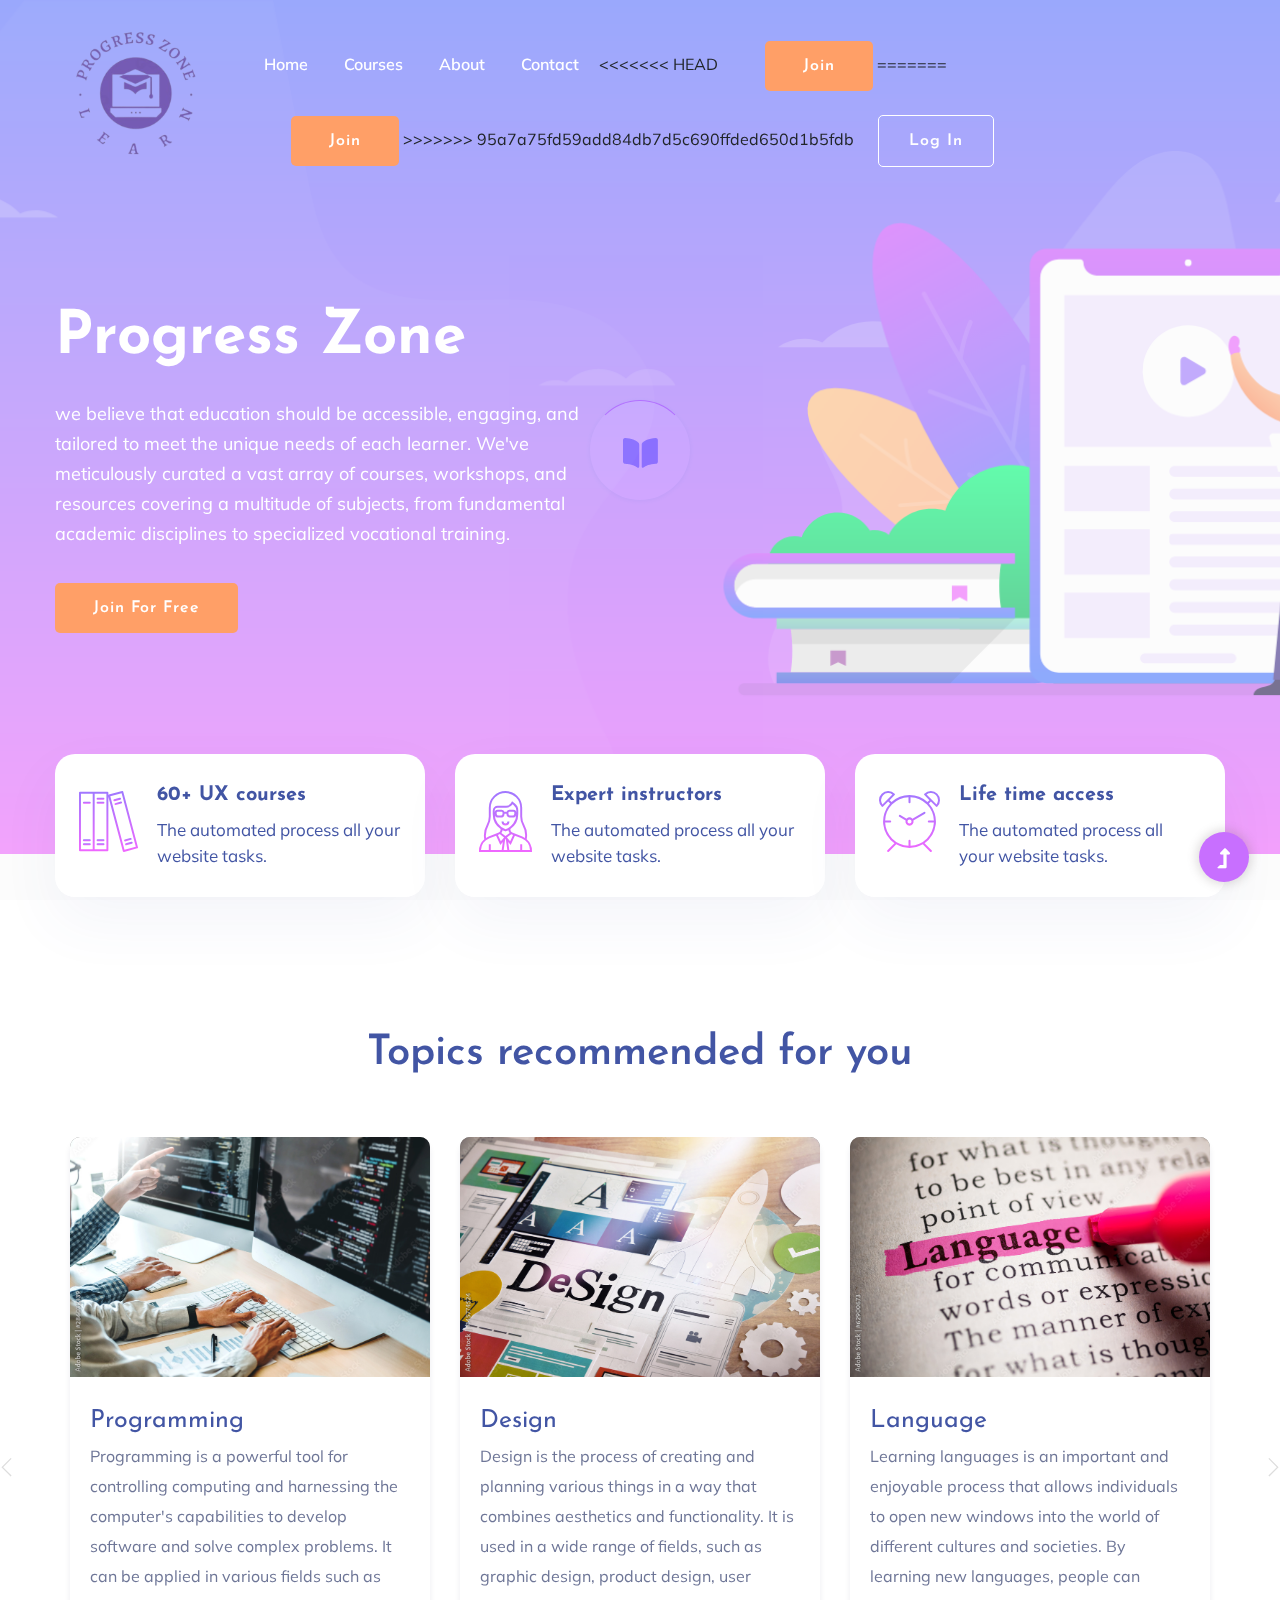
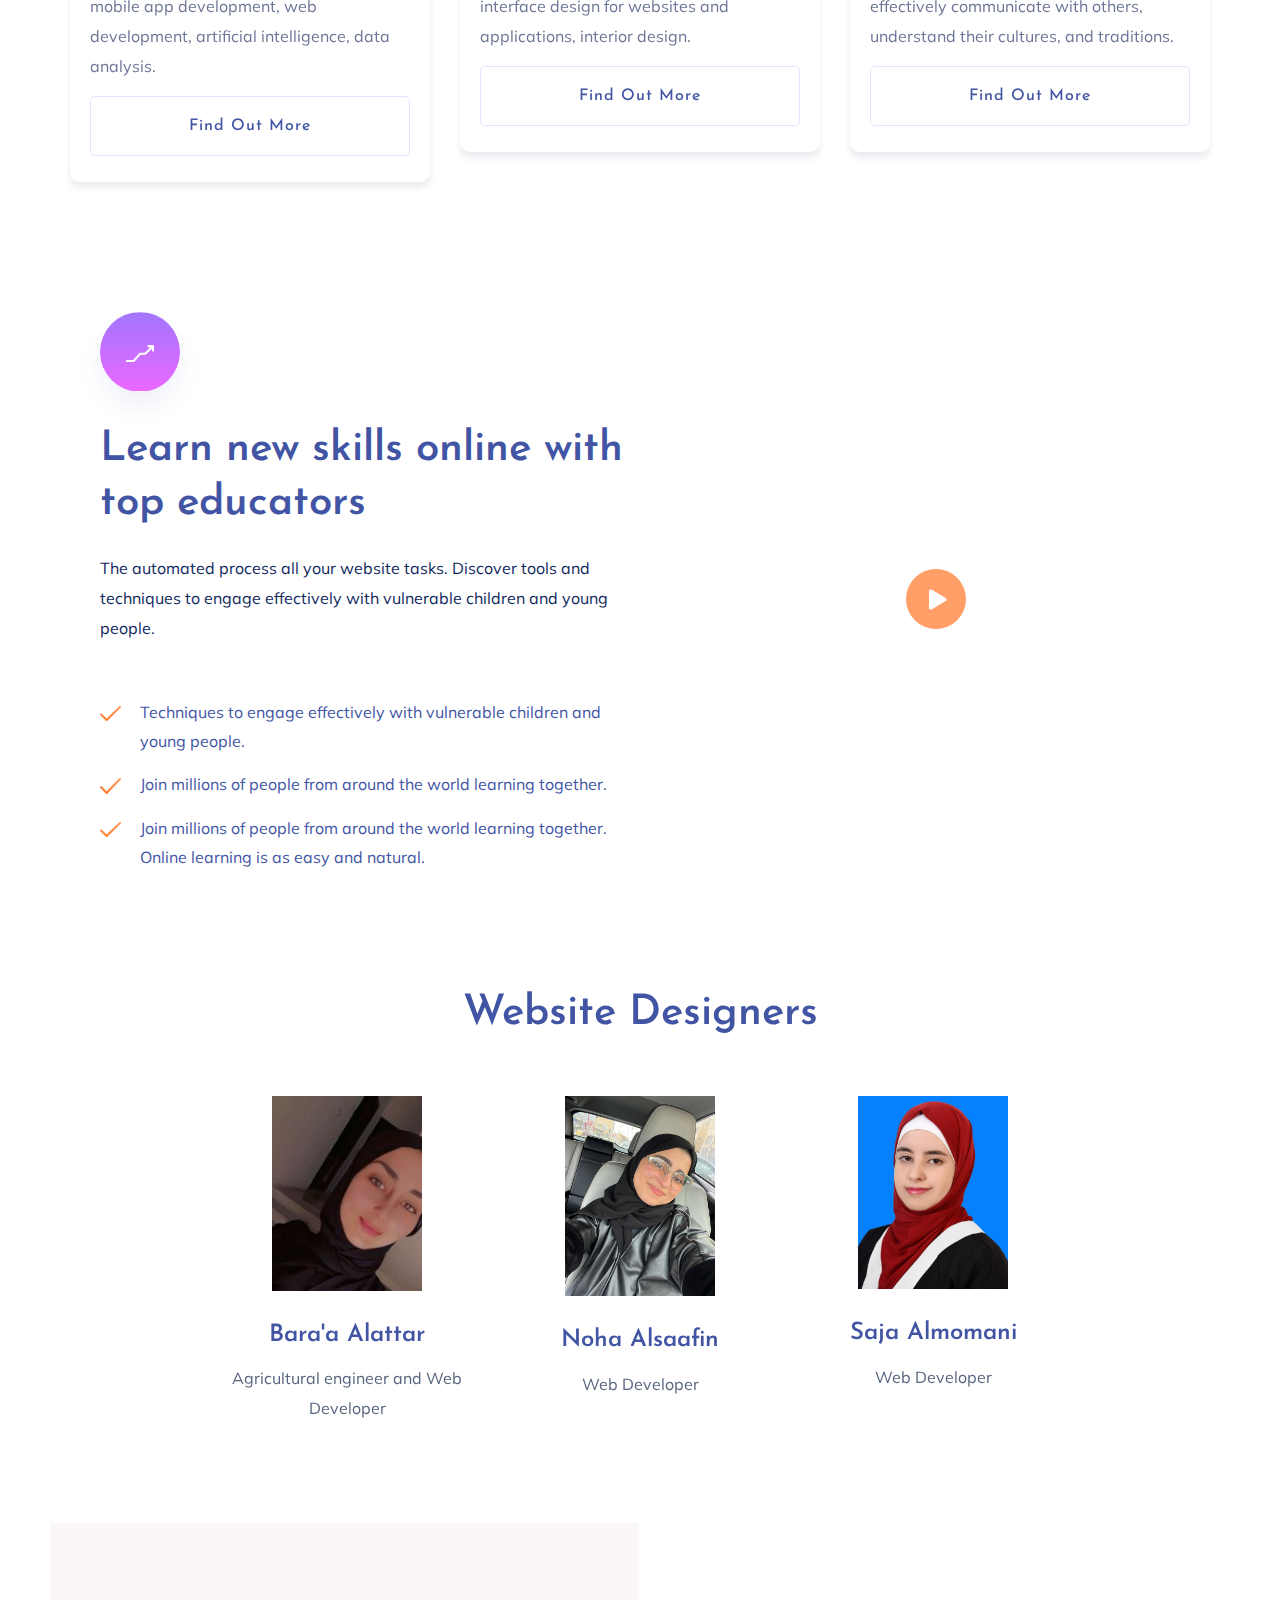
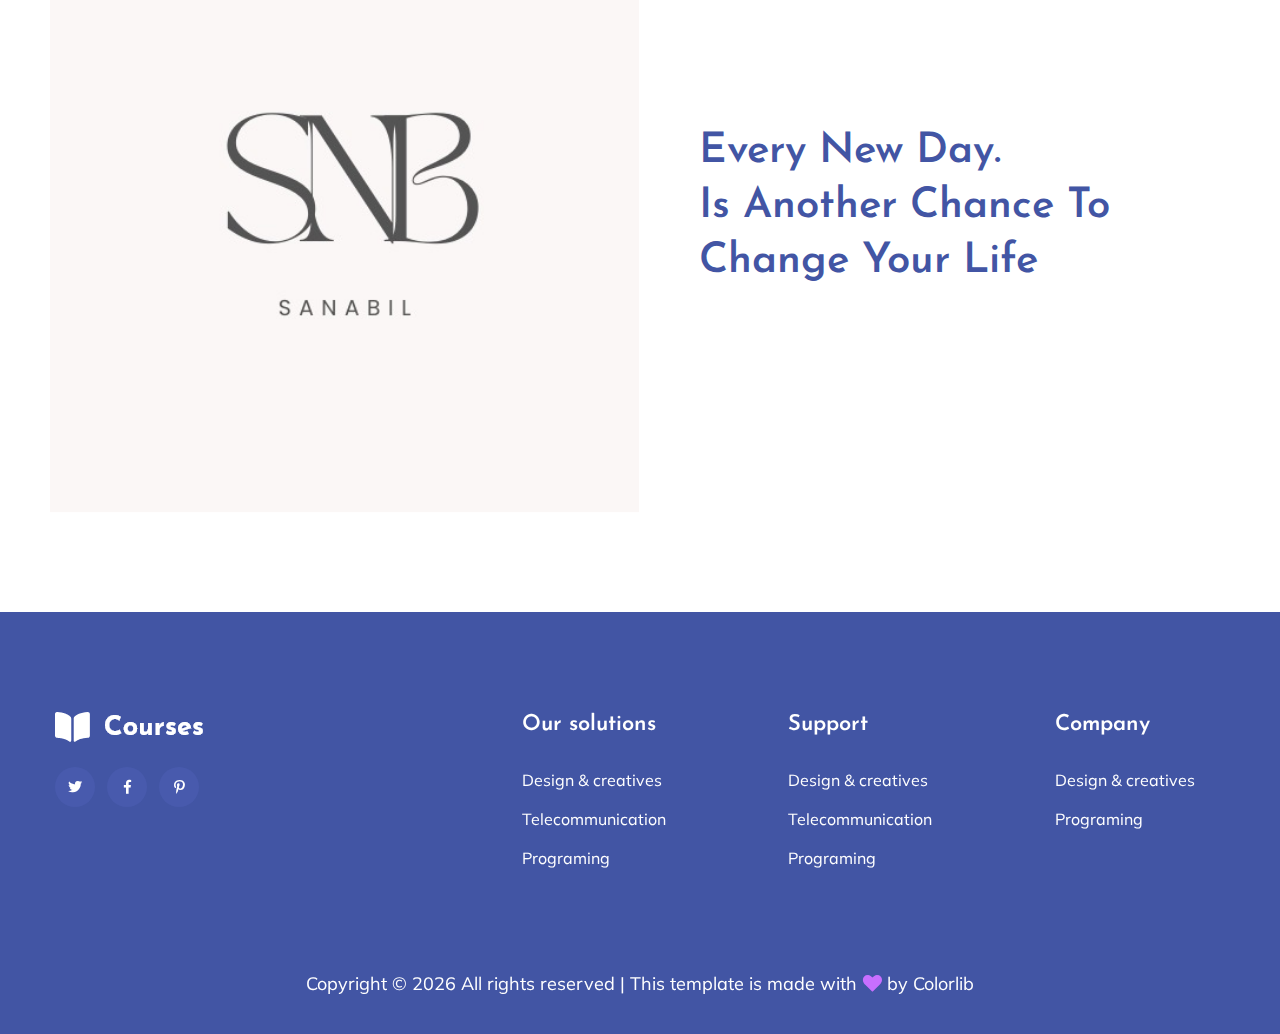
==== index.html @ c8d3d51f "Baraa" ====
<!doctype html>
<html class="no-js" lang="zxx">

<head>
    <meta charset="utf-8">
    <meta http-equiv="x-ua-compatible" content="ie=edge">
    <title>Courses | Education</title>
    <meta name="description" content="">
    <meta name="viewport" content="width=device-width, initial-scale=1">
    <link rel="manifest" href="site.webmanifest">
    <link rel="shortcut icon" type="image/x-icon" href="assets/img/favicon.ico">
    <link rel="preconnect" href="https://fonts.googleapis.com">
    <link rel="preconnect" href="https://fonts.gstatic.com" crossorigin>
    <link
        href="https://fonts.googleapis.com/css2?family=Abril+Fatface&family=Agdasima:wght@700&family=Kablammo&family=Kurale&family=Racing+Sans+One&family=Work+Sans:ital,wght@1,300&display=swap"
        rel="stylesheet">

    <!-- CSS here -->
    <link rel="stylesheet" href="assets/css/bootstrap.min.css">
    <link rel="stylesheet" href="assets/css/owl.carousel.min.css">
    <link rel="stylesheet" href="assets/css/slicknav.css">
    <link rel="stylesheet" href="assets/css/flaticon.css">
    <link rel="stylesheet" href="assets/css/progressbar_barfiller.css">
    <link rel="stylesheet" href="assets/css/gijgo.css">
    <link rel="stylesheet" href="assets/css/animate.min.css">
    <link rel="stylesheet" href="assets/css/animated-headline.css">
    <link rel="stylesheet" href="assets/css/magnific-popup.css">
    <link rel="stylesheet" href="assets/css/fontawesome-all.min.css">
    <link rel="stylesheet" href="assets/css/themify-icons.css">
    <link rel="stylesheet" href="assets/css/slick.css">
    <link rel="stylesheet" href="assets/css/nice-select.css">
    <link rel="stylesheet" href="assets/css/style.css">

</head>

<body>
    <!-- ? Preloader Start -->
    <div id="preloader-active">
        <div class="preloader d-flex align-items-center justify-content-center">
            <div class="preloader-inner position-relative">
                <div class="preloader-circle"></div>
                <div class="preloader-img pere-text">
                    <img src="assets/img/logo/loder.png" alt="">
                </div>
            </div>
        </div>
    </div>
    <!-- Preloader Start -->
    <header>
        <!-- Header Start -->
        <div class="header-area header-transparent">
            <div class="main-header ">
                <div class="header-bottom  header-sticky">
                    <div class="container-fluid">
                        <div class="row align-items-center">
                            <!-- Logo -->
                            <div class="col-xl-2 col-lg-2">
                                <div class="logo">
                                    <a href="index.html"><img src="assets/img/logo/apple-touch-icon.png" alt=""></a>
                                </div>
                            </div>
                            <div class="col-xl-10 col-lg-10">
                                <div class="menu-wrapper d-flex align-items-center justify-content-end">
                                    <!-- Main-menu -->
                                    <div class="main-menu d-none d-lg-block">
                                        <nav>
                                            <ul id="navigation">
                                                <li class="active"><a href="index.html">Home</a></li>
                                                <li><a href="courses.html">Courses</a></li>
                                                <li><a href="about.html">About</a></li>

                                                <li><a href="contact..html">Contact</a></li>
                                                <!-- Button -->
                                                <<<<<<< HEAD <li class="button-header margin-left "><a
                                                        href="register.html" class="btn">Join</a>
                                                    =======
                                                    <li class="button-header margin-left "><a href="register.html"
                                                            class="btn">Join</a>
                                                        >>>>>>> 95a7a75fd59add84db7d5c690ffded650d1b5fdb
                                                    </li>
                                                    <li class="button-header"><a href="login.html" class="btn btn3">Log
                                                            in</a></li>
                                            </ul>
                                        </nav>
                                    </div>
                                </div>
                            </div>
                            <!-- Mobile Menu -->
                            <div class="col-12">
                                <div class="mobile_menu d-block d-lg-none"></div>
                            </div>
                        </div>
                    </div>
                </div>
            </div>
        </div>
        <!-- Header End -->
    </header>
    <main>
        <!--? slider Area Start-->
        <section class="slider-area ">
            <div class="slider-active">
                <!-- Single Slider -->
                <div class="single-slider slider-height d-flex align-items-center">
                    <div class="container">
                        <div class="row">
                            <div class="col-xl-6 col-lg-7 col-md-12">
                                <div class="hero__caption">
                                    <h1 data-animation="fadeInLeft" data-delay="0.2s"><br>Progress Zone</h1>
                                    <p data-animation="fadeInLeft" data-delay="0.4s">we believe that
                                        education should be accessible, engaging, and tailored to meet the unique needs
                                        of each learner. We've meticulously curated a vast array of courses, workshops,
                                        and resources covering a multitude of subjects, from fundamental academic
                                        disciplines to specialized vocational training.</p>
                                    <a href="register.html" class="btn hero-btn" data-animation="fadeInLeft"
                                        data-delay="0.7s">Join
                                        for Free</a>
                                </div>
                            </div>
                        </div>
                    </div>
                </div>
            </div>
        </section>
        <!-- ? services-area -->
        <div class="services-area">
            <div class="container">
                <div class="row justify-content-sm-center">
                    <div class="col-lg-4 col-md-6 col-sm-8">
                        <div class="single-services mb-30">
                            <div class="features-icon">
                                <img src="assets/img/icon/icon1.svg" alt="">
                            </div>
                            <div class="features-caption">
                                <h3>60+ UX courses</h3>
                                <p>The automated process all your website tasks.</p>
                            </div>
                        </div>
                    </div>
                    <div class="col-lg-4 col-md-6 col-sm-8">
                        <div class="single-services mb-30">
                            <div class="features-icon">
                                <img src="assets/img/icon/icon2.svg" alt="">
                            </div>
                            <div class="features-caption">
                                <h3>Expert instructors</h3>
                                <p>The automated process all your website tasks.</p>
                            </div>
                        </div>
                    </div>
                    <div class="col-lg-4 col-md-6 col-sm-8">
                        <div class="single-services mb-30">
                            <div class="features-icon">
                                <img src="assets/img/icon/icon3.svg" alt="">
                            </div>
                            <div class="features-caption">
                                <h3>Life time access</h3>
                                <p>The automated process all your website tasks.</p>
                            </div>
                        </div>
                    </div>
                </div>
            </div>
        </div>
        <!-- Courses area start -->
        <div class="courses-area section-padding40 fix">
            <div class="container">
                <div class="row justify-content-center">
                    <div class="col-xl-7 col-lg-8">
                        <div class="section-tittle text-center mb-55">
                            <h2>Topics recommended for you</h2>
                        </div>
                    </div>
                </div>
                <div class="courses-actives">
                    <!-- Single -->
                    <div class="properties pb-20">
                        <div class="properties__card">
                            <div class="properties__img overlay1">
                                <a href="#"><img src="assets/img/AdobeStock_286032339_Preview.jpeg" alt=""></a>
                            </div>
                            <div class="properties__caption">
                                <h1>Programming</h1>
                                <p>Programming is a powerful tool for controlling computing and harnessing the
                                    computer's capabilities to develop software and solve complex problems. It can be
                                    applied in various fields such as mobile app development, web development,
                                    artificial intelligence, data analysis.
                                </p>
                                <a href="#" class="border-btn border-btn2">Find out more</a>
                            </div>

                        </div>
                    </div>
                    <!-- Single -->
                    <!-- Single -->
                    <div class="properties pb-20">
                        <div class="properties__card">
                            <div class="properties__img overlay1">
                                <a href="#"><img src="assets/img/AdobeStock_145774524_Preview.jpeg" alt=""></a>
                            </div>
                            <div class="properties__caption">
                                <h1>Design</h1>
                                <p>Design is the process of creating and planning various things in a way that combines
                                    aesthetics and functionality. It is used in a wide range of fields, such as graphic
                                    design, product design, user interface design for websites and applications,
                                    interior design.
                                </p>
                                <a href="#" class="border-btn border-btn2">Find out more</a>
                            </div>
                        </div>
                    </div>
                    <!-- Single -->
                    <!-- Single -->
                    <div class="properties pb-20">
                        <div class="properties__card">
                            <div class="properties__img overlay1">
                                <a href="#"><img src="assets/img/AdobeStock_62900673_Preview.jpeg" alt=""></a>
                            </div>
                            <div class="properties__caption">
                                <h1>Language</h1>
                                <p>Learning languages is an important and enjoyable process that allows individuals to
                                    open new windows into the world of different cultures and societies. By learning new
                                    languages, people can effectively communicate with others, understand their
                                    cultures, and traditions.
                                </p>
                                <a href="#" class="border-btn border-btn2">Find out more</a>
                            </div>

                        </div>
                    </div>
                    <!-- Single -->
                    <!-- Single -->
                    <!-- <div class="properties pb-20">
                        <div class="properties__card">
                            <div class="properties__img overlay1">
                                <a href="#"><img src="assets/img/AdobeStock_68655192_Preview.jpeg" alt=""></a>
                            </div>
                            <div class="properties__caption">
                                <h1>Marketing</h1>
                                <p>Electronic marketing, or digital marketing, is the process of promoting and selling
                                    products and services using the Internet and digital media. It is a vital component
                                    of modern marketing strategies, as it allows reaching a wide audience of consumers
                                    through digital channels.
                                </p>
                                <a href="#" class="border-btn border-btn2">Find out more</a>
                            </div>

                        </div>
                    </div> -->
                    <!-- Single -->
                    <!-- Single -->
                    <div class="properties pb-20">
                        <div class="properties__card">
                            <div class="properties__img overlay1">
                                <a href="#"><img src="assets/img/AdobeStock_273927436_Preview.jpeg" alt=""></a>
                            </div>
                            <div class="properties__caption">
                                <h1>Media</h1>
                                <p>Mediaing is a communication and information transmission used to convey news,
                                    information, and ideas from their sources to a wide audience. The purpose
                                    is to provide a way for people to learn about what is happening in the world around
                                    them and stay informed about developments and events.
                                </p>
                                <a href="#" class="border-btn border-btn2">Find out more</a>
                            </div>

                        </div>
                    </div>
                    <!-- Single -->
                    <!-- Single -->
                    <div class="properties pb-20">
                        <div class="properties__card">
                            <div class="properties__img overlay1">
                                <a href="#"><img src="assets/img/AdobeStock_209418466_Preview.jpeg" alt=""></a>
                            </div>
                            <div class="properties__caption">
                                <h1>Engineering</h1>
                                <p>Engineering is a collective field of scientific and technological disciplines related
                                    to the design, development, construction, and maintenance of systems, devices, and
                                    structures that fulfill specific objectives. Engineer combines scientific
                                    knowledge with technical skills to solve challenges and develop solutions for a wide
                                    range.
                                </p>
                                <a href="#" class="border-btn border-btn2">Find out more</a>
                            </div>

                        </div>
                    </div>
                    <!-- Single -->
                    <!-- Single -->
                    <div class="properties pb-20">
                        <div class="properties__card">
                            <div class="properties__img overlay1">
                                <a href="#"><img src="assets/img/AdobeStock_165278903_Preview.jpeg" alt=""></a>
                            </div>
                            <div class="properties__caption">
                                <h1>Business Managment</h1>
                                <p>Business management is the process of planning, organizing, directing, and
                                    controlling resources, activities, and operations within organizations and companies
                                    to achieve specific objectives.It is both a science and an art that aims to achieve
                                    efficiency and effectiveness.

                                </p>
                                <a href="#" class="border-btn border-btn2">Find out more</a>
                            </div>

                        </div>
                    </div>
                    <!-- Single -->
                    <!-- Single -->
                    <div class="properties pb-20">
                        <div class="properties__card">
                            <div class="properties__img overlay1">
                                <a href="#"><img src="assets/img/AdobeStock_332760356_Preview.jpeg" alt=""></a>
                            </div>
                            <div class="properties__caption">
                                <h1>Medicine</h1>
                                <p>Medicine is the field of study and practice focused on maintaining and restoring
                                    health through the prevention, diagnosis, treatment, and management of illnesses and
                                    injuries. It encompasses a wide range of medical disciplines and specialties that
                                    contribute to the well-being of individuals and communities.
                                </p>
                                <a href="#" class="border-btn border-btn2">Find out more</a>
                            </div>

                        </div>
                    </div>
                    <!-- Single -->

                </div>
            </div>
        </div>
        <!-- Courses area End -->
        <!--? About Area-1 Start -->
        <section class="about-area1 fix pt-10">
            <div class="support-wrapper align-items-center">
                <div class="left-content1">
                    <div class="about-icon">
                        <img src="assets/img/icon/about.svg" alt="">
                    </div>
                    <!-- section tittle -->
                    <div class="section-tittle section-tittle2 mb-55">
                        <div class="front-text">
                            <h2 class="">Learn new skills online with top educators</h2>
                            <p>The automated process all your website tasks. Discover tools and
                                techniques to engage effectively with vulnerable children and young
                                people.</p>
                        </div>
                    </div>
                    <div class="single-features">
                        <div class="features-icon">
                            <img src="assets/img/icon/right-icon.svg" alt="">
                        </div>
                        <div class="features-caption">
                            <p>Techniques to engage effectively with vulnerable children and young people.</p>
                        </div>
                    </div>
                    <div class="single-features">
                        <div class="features-icon">
                            <img src="assets/img/icon/right-icon.svg" alt="">
                        </div>
                        <div class="features-caption">
                            <p>Join millions of people from around the world learning together.</p>
                        </div>
                    </div>

                    <div class="single-features">
                        <div class="features-icon">
                            <img src="assets/img/icon/right-icon.svg" alt="">
                        </div>
                        <div class="features-caption">
                            <p>Join millions of people from around the world learning together. Online learning is as
                                easy and natural.</p>
                        </div>
                    </div>
                </div>
                <div class="right-content1">
                    <!-- img -->
                    <div class="right-img">
                        <img src="assets/img/gallery/about.png" alt="">

                        <div class="video-icon">
                            <a class="popup-video btn-icon"
                                href="/assets/video/WhatsApp Video 2023-08-04 at 11.01.37 AM.mp4"><i
                                    class="fas fa-play"></i></a>
                        </div>
                    </div>
                </div>
            </div>
        </section>

        <!--? Team -->
        <section class="team-area section-padding40 fix">
            <div class="container">
                <div class="row justify-content-center">
                    <div class="col-xl-7 col-lg-8">
                        <div class="section-tittle text-center mb-55">
                            <h2>Website Designers</h2>
                        </div>
                    </div>
                </div>
                <div class="team-active">
                    <div class="single-cat text-center">
                        <div class="cat-icon">
                            <img src="assets/img/Baraa.jpg" alt="">
                        </div>
                        <div class="cat-cap">
                            <h5><a href="#">Bara'a Alattar</a></h5>
                            <p>Agricultural engineer and Web Developer</p>
                        </div>
                    </div>
                    <div class="single-cat text-center">
                        <div class="cat-icon">
                            <img src="assets/img/WhatsApp Image 2023-08-01 at 7.16.04 PM.jpeg" alt="">
                        </div>
                        <div class="cat-cap">
                            <h5><a href="#">Noha Alsaafin</a></h5>
                            <p>Web Developer</p>
                        </div>
                    </div>
                    <div class="single-cat text-center">
                        <div class="cat-icon">
                            <img src="assets/img/WhatsApp Image 2023-08-01 at 7.15.56 PM.jpeg" alt="">
                        </div>
                        <div class="cat-cap">
                            <h5><a href="#">Saja Almomani</a></h5>
                            <p>Web Developer</p>
                        </div>
                    </div>


                </div>
            </div>
        </section>
        <!-- Services End -->
        <!--? About Area-2 Start -->
        <section class="about-area2 fix pb-padding">
            <div class="support-wrapper align-items-center">
                <div class="right-content2">
                    <!-- img -->
                    <div class="right-img">
                        <img src="assets/img/WhatsApp Image 2023-08-01 at 7.34.13 PM.jpeg" alt="">
                    </div>
                </div>
                <div class="left-content2">
                    <!-- section tittle -->
                    <div class="section-tittle section-tittle2 mb-20">
                        <div class="front-text">
                            <h2 class="">Every New Day.<br> Is Another Chance To Change Your Life</h2>
                            <p></p>
                            <!-- <a href="#" class="btn">Join now for Free</a> -->
                        </div>
                    </div>
                </div>
            </div>
        </section>
        <!-- About Area End -->
    </main>
    <footer>
        <div class="footer-wrappper footer-bg">
            <!-- Footer Start-->
            <div class="footer-area footer-padding">
                <div class="container">
                    <div class="row justify-content-between">
                        <div class="col-xl-4 col-lg-5 col-md-4 col-sm-6">
                            <div class="single-footer-caption mb-50">
                                <div class="single-footer-caption mb-30">
                                    <!-- logo -->
                                    <div class="footer-logo mb-25">
                                        <a href="index.html"><img src="assets/img/logo/logo2_footer.png" alt=""></a>
                                    </div>
                                    <!-- <div class="footer-tittle">
                                        <div class="footer-pera">
                                            <p>The automated process starts as soon as your clothes go into the machine.
                                            </p>
                                        </div>
                                    </div> -->
                                    <!-- social -->
                                    <div class="footer-social">
                                        <a href="#"><i class="fab fa-twitter"></i></a>
                                        <a href="https://bit.ly/sai4ull"><i class="fab fa-facebook-f"></i></a>
                                        <a href="#"><i class="fab fa-pinterest-p"></i></a>
                                    </div>
                                </div>
                            </div>
                        </div>
                        <div class="col-xl-2 col-lg-3 col-md-4 col-sm-5">
                            <div class="single-footer-caption mb-50">
                                <div class="footer-tittle">
                                    <h4 class="bor-col">Our solutions</h4>
                                    <ul>
                                        <li><a href="#">Design & creatives</a></li>
                                        <li><a href="#">Telecommunication</a></li>
                                        <li><a href="#">Programing</a></li>
                                    </ul>
                                </div>
                            </div>
                        </div>
                        <div class="col-xl-2 col-lg-4 col-md-4 col-sm-6">
                            <div class="single-footer-caption mb-50">
                                <div class="footer-tittle">
                                    <h4 class="bor-col">Support</h4>
                                    <ul>
                                        <li><a href="#">Design & creatives</a></li>
                                        <li><a href="#">Telecommunication</a></li>
                                        <li><a href="#">Programing</a></li>
                                    </ul>
                                </div>
                            </div>
                        </div>
                        <div class="col-xl-2 col-lg-3 col-md-4 col-sm-6">
                            <div class="single-footer-caption mb-50">
                                <div class="footer-tittle">
                                    <h4 class="bor-col">Company</h4>
                                    <ul>
                                        <li><a href="#">Design & creatives</a></li>
                                        <li><a href="#">Programing</a></li>
                                    </ul>
                                </div>
                            </div>
                        </div>
                    </div>
                </div>
                <div class="language-box">
                    <select name="language-box" id="">
                        <option value="">English</option>
                        <option value="">Arabic</option>
                    </select>


                </div>
            </div>
            <!-- footer-bottom area -->
            <div class="footer-bottom-area">
                <div class="container">
                    <div class="footer-border">
                        <div class="row d-flex align-items-center">
                            <div class="col-xl-12 ">
                                <div class="footer-copy-right text-center">
                                    <p><!-- Link back to Colorlib can' t be removed. Template is licensed under CC BY
                                        3.0. -->
                                        Copyright &copy;
                                        <script>document.write(new Date().getFullYear());</script> All rights reserved |
                                        This template is made with <i class="fa fa-heart" aria-hidden="true"></i> by <a
                                            href="https://colorlib.com" target="_blank">Colorlib</a>
                                        <!-- Link back to Colorlib can't be removed. Template is licensed under CC BY 3.0. -->
                                    </p>
                                </div>
                            </div>
                        </div>
                    </div>
                </div>
            </div>
            <!-- Footer End-->
        </div>
    </footer>
    <!-- Scroll Up -->
    <div id="back-top">
        <a title="Go to Top" href="#"> <i class="fas fa-level-up-alt"></i></a>
    </div>

    <!-- JS here -->
    <script src="./assets/js/vendor/modernizr-3.5.0.min.js"></script>
    <!-- Jquery, Popper, Bootstrap -->
    <script src="./assets/js/vendor/jquery-1.12.4.min.js"></script>
    <script src="./assets/js/popper.min.js"></script>
    <script src="./assets/js/bootstrap.min.js"></script>
    <!-- Jquery Mobile Menu -->
    <script src="./assets/js/jquery.slicknav.min.js"></script>

    <!-- Jquery Slick , Owl-Carousel Plugins -->
    <script src="./assets/js/owl.carousel.min.js"></script>
    <script src="./assets/js/slick.min.js"></script>
    <!-- One Page, Animated-HeadLin -->
    <script src="./assets/js/wow.min.js"></script>
    <script src="./assets/js/animated.headline.js"></script>
    <script src="./assets/js/jquery.magnific-popup.js"></script>

    <!-- Date Picker -->
    <script src="./assets/js/gijgo.min.js"></script>
    <!-- Nice-select, sticky -->
    <script src="./assets/js/jquery.nice-select.min.js"></script>
    <script src="./assets/js/jquery.sticky.js"></script>
    <!-- Progress -->
    <script src="./assets/js/jquery.barfiller.js"></script>

    <!-- counter , waypoint,Hover Direction -->
    <script src="./assets/js/jquery.counterup.min.js"></script>
    <script src="./assets/js/waypoints.min.js"></script>
    <script src="./assets/js/jquery.countdown.min.js"></script>
    <script src="./assets/js/hover-direction-snake.min.js"></script>

    <!-- contact js -->
    <script src="./assets/js/contact.js"></script>
    <script src="./assets/js/jquery.form.js"></script>
    <script src="./assets/js/jquery.validate.min.js"></script>
    <script src="./assets/js/mail-script.js"></script>
    <script src="./assets/js/jquery.ajaxchimp.min.js"></script>

    <!-- Jquery Plugins, main Jquery -->
    <script src="./assets/js/plugins.js"></script>
    <script src="./assets/js/main.js"></script>

</body>

</html>
---- assets/css/flaticon.css ----
/*
  	Flaticon icon font: Flaticon
  	Creation date: 02/06/2020 05:24
  	*/

@font-face {
  font-family: "Flaticon";
  src: url("../fonts/Flaticon.eot");
  src: url("../fonts/Flaticon.eot?#iefix") format("embedded-opentype"),
       url("../fonts/Flaticon.woff2") format("woff2"),
       url("../fonts/Flaticon.woff") format("woff"),
       url("../fonts/Flaticon.ttf") format("truetype"),
       url("../fonts/Flaticon.svg#Flaticon") format("svg");
  font-weight: normal;
  font-style: normal;
}

@media screen and (-webkit-min-device-pixel-ratio:0) {
  @font-face {
    font-family: "Flaticon";
    src: url("../fonts/Flaticon.svg#Flaticon") format("svg");
  }
}

[class^="flaticon-"]:before, [class*=" flaticon-"]:before,
[class^="flaticon-"]:after, [class*=" flaticon-"]:after {   
  font-family: Flaticon;
font-style: normal;
}

.flaticon-null:before { content: "\f100"; }
.flaticon-null-1:before { content: "\f101"; }
.flaticon-gear:before { content: "\f102"; }
.flaticon-think:before { content: "\f103"; }
---- assets/css/progressbar_barfiller.css ----
/* Custom Code skills */
.single-skill{
  display: flex;
}

.single-skill span {
	color: #79838b;
	font-size: 13px;
	font-weight: 300;
	letter-spacing: 0;
	margin-bottom: 14px;
	display: block;
}
.single-skill .bar-progress {
	width: 100%;
}
.single-skill .bar-title {
  width: 20%;
  margin-bottom: 19px;
}

.skills-content {
  padding-top: 200px;
  padding-left: 70px;
}

.skills-shape-bg {
  height: 651px;
  width: 868px;
  position: absolute;
  content: "";
  border: 2px solid #4d4d4d;
  left: 40%;
  top: 255px;
}

.skills-shape-bg::before {
  position: absolute;
  content: "";
  height: 465px;
  width: 300px;
  border: 2px solid #4d4d4d;
  left: -35%;
  top: 50%;
  transform: translateY(-50%);
  border-right: 0;
}



/* Default */
.barfiller {
	width: 100%;
	height: 10px;
	background: #f6f9fc;
  position: relative;
  border-radius: 5px;
}

.barfiller .fill {
  display: block;
  position: relative;
  width: 0px;
  height: 100%;
  background: #333;
  z-index: 1;
  border-radius: 5px;
}

.barfiller .tipWrap { display: none; }

.barfiller .tip {
  margin-top: -28px;
  padding: 2px 4px;
  font-size: 16px;
  color: #09cc7f;
  left: 0px;
  position: absolute;
  z-index: 2;
  background: transparent;
  font-weight: 800;
}

.barfiller .tip:after {
  border: solid;
  border-color: rgba(0,0,0,.8) transparent;
  border-width: 6px 6px 0 6px;
  content: "";
  display: block;
  position: absolute;
  left: 9px;
  top: 100%;
  z-index: 9;
  display: none;
  
}
---- assets/css/gijgo.css ----
.gj-button {
    background-color: #f5f5f5;
    border: 1px solid #ddd;
    color: #000;
    border-radius: 3px;
    padding: 6px 10px;
    cursor: pointer;
}

.gj-unselectable {
    -webkit-touch-callout: none;
    -webkit-user-select: none;
    -khtml-user-select: none;
    -moz-user-select: none;
    -ms-user-select: none;
    user-select: none;
}

.gj-row {
    display: -webkit-box;
    display: -ms-flexbox;
    display: flex;
    -ms-flex-wrap: wrap;
    flex-wrap: wrap;
}

.gj-margin-left-5 {
    margin-left: 5px;
}

.gj-margin-left-10 {
    margin-left: 10px;
}

.gj-width-full {
    width: 100%;
}

.gj-cursor-pointer {
    cursor: pointer;
}

.gj-text-align-center {
    text-align: center;
}

.gj-font-size-16 {
    font-size: 16px;
}

.gj-hidden {
    display: none;
}

/** Material Design */
.gj-button-md {
    background: 0 0;
    border: none;
    border-radius: 2px;
    color: rgba(0, 0, 0, 0.87);
    position: relative;
    height: 36px;
    margin: 0;
    min-width: 64px;
    padding: 0 16px;
    display: inline-block;
    font-family: "Roboto","Helvetica","Arial",sans-serif;
    font-size: 1rem;
    font-weight: 500;
    text-transform: uppercase;
    letter-spacing: 0;
    overflow: hidden;
    will-change: box-shadow;
    transition: box-shadow .2s cubic-bezier(.4,0,1,1),background-color .2s cubic-bezier(.4,0,.2,1),color .2s cubic-bezier(.4,0,.2,1);
    outline: none;
    cursor: pointer;
    text-decoration: none;
    text-align: center;
    line-height: 36px;
    vertical-align: middle;
    overflow: hidden;
    -webkit-user-select: none;
    -moz-user-select: none;
    -ms-user-select: none;
    user-select: none;
}

.gj-button-md:hover {
    background-color: rgba(158,158,158,.2);
}

.gj-button-md:disabled {
    color: rgba(0,0,0,.26);
    background: 0 0;
}

.gj-button-md .material-icons,
.gj-button-md .gj-icon {
    vertical-align: middle;
    /*font-size: 1.3rem;
    margin-right: 4px;*/
}

.gj-button-md.gj-button-md-icon {
    width: 24px;
    height: 31px;
    min-width: 24px;
    padding: 0px;
    display: table;
}

.gj-button-md.gj-button-md-icon .material-icons,
.gj-button-md.gj-button-md-icon .gj-icon {
    display: table-cell;
    margin-right: 0px;
    width: 24px;
    height: 24px;
}

.gj-button-md.active {
    background-color: rgba(158,158,158,.4);
}

.gj-button-md-group {
    position: relative;
    display: inline-block;
    vertical-align: middle;
}
.gj-textbox-md {
	/* border: none; */
	/* border-bottom: 1px solid rgba(0,0,0,.42); */
	display: block;
	font-family: "Helvetica","Arial",sans-serif;
	font-size: 16px;
	line-height: 16px;
	/* padding: 4px 0px; */
	margin: 0;
	/* width: 100%; */
	background: 0 0;
	/* text-align: ; */
	color: rgba(0,0,0,.87);
	padding-left: 44px;
	border: 1px solid #dca73a;
	/* padding: 15px 15px; */
	/* text-align: center; */
	width: 177px;
	height: 55px;
	border-radius: 5px;
}
.gj-textbox-md:focus,
.gj-textbox-md:active {
    /* border-bottom: 2px solid rgba(0,0,0,.42); */
    outline: none;
}

.gj-textbox-md::placeholder {
    color: #8e8e8e;
}

.gj-textbox-md:-ms-input-placeholder {
    color: #8e8e8e;
}

.gj-textbox-md::-ms-input-placeholder {
    color: #8e8e8e;
}

.gj-md-spacer-24 {
    min-width: 24px;
    width: 24px;
    display: inline-block;
}

.gj-md-spacer-32 {
    min-width: 32px;
    width: 32px;
    display: inline-block;
}

.gj-modal {
    position: fixed;
    top: 0;
    right: 0;
    bottom: 0;
    left: 0;
    z-index: 1203;
    display: none;
    overflow: hidden;
    -webkit-overflow-scrolling: touch;
    outline: 0;
    background-color: rgba(0, 0, 0, 0.54118);
    transition: 200ms ease opacity;
    will-change: opacity;
}

/* List */
ul.gj-list li [data-role="wrapper"] {
    display: table;
    width: 100%;
}

ul.gj-list li [data-role="checkbox"] {
    display: table-cell;
    vertical-align:middle;
    text-align:center;
}

ul.gj-list li [data-role="image"] {
    display: table-cell;
    vertical-align:middle;
    text-align:center;
}

ul.gj-list li [data-role="display"] {
    display: table-cell;
    vertical-align:middle;
    cursor: pointer;
}

ul.gj-list li [data-role="display"]:empty:before {
  content: "\200b"; /* unicode zero width space character */
}

/* List - Bootstrap */
ul.gj-list-bootstrap {
    padding-left: 0px;
    margin-bottom: 0px;
}

ul.gj-list-bootstrap li {
    padding: 0px;
}

ul.gj-list-bootstrap li [data-role="wrapper"] {
    padding: 0px 10px;
}

ul.gj-list-bootstrap li [data-role="checkbox"] {
    width: 24px;
    padding: 3px;
}

ul.gj-list-bootstrap li [data-role="image"] {
    width: 24px;
    height: 24px;
}

ul.gj-list-bootstrap li [data-role="display"] {
    padding: 8px 0px 8px 4px;
}

.list-group-item.active ul li, .list-group-item.active:focus ul li, .list-group-item.active:hover ul li {
    text-shadow: none;
    color:initial;
}

/* List - Material Design */
ul.gj-list-md {
    padding: 0px;
    list-style: none;
    list-style-type: none;
    line-height: 24px;
    letter-spacing: 0;
    color: #616161; /* Gray 700 */
}

ul.gj-list-md li {
    display: list-item;
    list-style-type: none;
    padding: 0px;
    min-height: unset;
    box-sizing: border-box;
    align-items: center;
    cursor: default;
    overflow: hidden;

    font-family: "Roboto","Helvetica","Arial",sans-serif;
    font-size: 16px;
    font-weight: 400;
    letter-spacing: .04em;
    line-height: 1;
    
    -webkit-flex-direction: row;
    -ms-flex-direction: row;
    flex-direction: row;
    -webkit-flex-wrap: nowrap;
    -ms-flex-wrap: nowrap;
    flex-wrap: nowrap;
}

ul.gj-list-md li [data-role="checkbox"] {
    height: 24px;
    width: 24px;
}

ul.gj-list-md li [data-role="image"] {
    height: 24px;
    width: 24px;
}

ul.gj-list-md li [data-role="display"] {
    padding: 8px 0px 8px 5px;
    order: 0;
    flex-grow: 2;
    text-decoration: none;
    box-sizing: border-box;
    align-items: center;
    text-align: left;
    color: rgba(0,0,0,.87);
}

ul.gj-list-md li.disabled>[data-role="wrapper"]>[data-role="display"] {
    color: #9E9E9E; /* Gray 500 */
}

.gj-list-md-active {
    background: #e0e0e0;
    color: #3f51b5;
}


/* Picker */
.gj-picker {
    position: absolute;
    z-index: 1203;
    background-color: #fff;
}

.gj-picker .selected {
    color: #fff;
}

/* Material Design */
.gj-picker-md {
    font-family: "Roboto","Helvetica","Arial",sans-serif;
    font-size: 16px;
    font-weight: 400;
    letter-spacing: .04em;
    line-height: 1;
    color: rgba(0,0,0,.87);
    border: 1px solid #E0E0E0;
}

.gj-modal .gj-picker-md {
    border: 0px;
}

.gj-picker-md [role="header"] {
    color: rgba(255, 255, 255, 0.54);
    display: flex;
    background: #2196f3;
    align-items: baseline;
    user-select: none;
    justify-content: center;
}

.gj-picker-md [role="footer"] {
    float: right;
    padding: 10px;
}

.gj-picker-md [role="footer"] button.gj-button-md {
    color: #2196f3;
    font-weight: bold;
    font-size: 13px;
}

/* Bootstrap */
.gj-picker-bootstrap {
    border-radius: 4px;
    border: 1px solid #E0E0E0;
}

.gj-picker-bootstrap .selected {
    color: #888;
}

.gj-picker-bootstrap [role="header"] {
    background: #eee;
    color: #AAA;
}
@font-face {
    font-family: 'gijgo-material';
    src: url('../fonts/gijgo-material.eot?235541');
    src: url('../fonts/gijgo-material.eot?235541#iefix') format('embedded-opentype'), url('../fonts/gijgo-material.ttf?235541') format('truetype'), url('../fonts/gijgo-material.woff?235541') format('woff'), url('../fonts/gijgo-material.svg?235541#gijgo-material') format('svg');
    font-weight: normal;
    font-style: normal;
}

.gj-icon {
    /* use !important to prevent issues with browser extensions that change fonts */
    font-family: 'gijgo-material' !important;
    font-size: 24px;
    speak: none;
    font-style: normal;
    font-weight: normal;
    font-variant: normal;
    text-transform: none;
    line-height: 1;
    /* Enable Ligatures ================ */
    letter-spacing: 0;
    -webkit-font-feature-settings: "liga";
    -moz-font-feature-settings: "liga=1";
    -moz-font-feature-settings: "liga";
    -ms-font-feature-settings: "liga" 1;
    font-feature-settings: "liga";
    -webkit-font-variant-ligatures: discretionary-ligatures;
    font-variant-ligatures: discretionary-ligatures;
    /* Better Font Rendering =========== */
    -webkit-font-smoothing: antialiased;
    -moz-osx-font-smoothing: grayscale;
}

.gj-icon.undo:before {
    content: "\e900";
}

.gj-icon.vertical-align-top:before {
    content: "\e901";
}

.gj-icon.vertical-align-center:before {
    content: "\e902";
}

.gj-icon.vertical-align-bottom:before {
    content: "\e903";
}

.gj-icon.arrow-dropup:before {
    content: "\e904";
}

.gj-icon.clock:before {
    content: "\e905";
}

.gj-icon.refresh:before {
    content: "\e906";
}

.gj-icon.last-page:before {
    content: "\e907";
}

.gj-icon.first-page:before {
    content: "\e908";
}

.gj-icon.cancel:before {
    content: "\e909";
}

.gj-icon.clear:before {
    content: "\e90a";
}

.gj-icon.check-circle:before {
    content: "\e90b";
}

.gj-icon.delete:before {
    content: "\e90c";
}

.gj-icon.arrow-upward:before {
    content: "\e90d";
}

.gj-icon.arrow-forward:before {
    content: "\e90e";
}

.gj-icon.arrow-downward:before {
    content: "\e90f";
}

.gj-icon.arrow-back:before {
    content: "\e910";
}

.gj-icon.list-numbered:before {
    content: "\e911";
}

.gj-icon.list-bulleted:before {
    content: "\e912";
}

.gj-icon.indent-increase:before {
    content: "\e913";
}

.gj-icon.indent-decrease:before {
    content: "\e914";
}

.gj-icon.redo:before {
    content: "\e915";
}

.gj-icon.align-right:before {
    content: "\e916";
}

.gj-icon.align-left:before {
    content: "\e917";
}

.gj-icon.align-justify:before {
    content: "\e918";
}

.gj-icon.align-center:before {
    content: "\e919";
}

.gj-icon.strikethrough:before {
    content: "\e91a";
}

.gj-icon.italic:before {
    content: "\e91b";
}

.gj-icon.underlined:before {
    content: "\e91c";
}

.gj-icon.bold:before {
    content: "\e91d";
}

.gj-icon.arrow-dropdown:before {
    content: "\e91e";
}

.gj-icon.done:before {
    content: "\e91f";
}

.gj-icon.pencil:before {
    content: "\e920";
}

.gj-icon.minus:before {
    content: "\e921";
}

.gj-icon.plus:before {
    content: "\e922";
}

.gj-icon.chevron-up:before {
    content: "\e923";
}

.gj-icon.chevron-right:before {
    content: "\e924";
}

.gj-icon.chevron-down:before {
    content: "\e925";
}

.gj-icon.chevron-left:before {
    content: "\e926";
}

.gj-icon.event:before {
    content: "\e927";
}
.gj-draggable {
    cursor: move;
}
.gj-resizable-handle {
    position: absolute;
    font-size: 0.1px;
    display: block;
    -ms-touch-action: none;
    touch-action: none;
    z-index: 1203;
}

.gj-resizable-n {
    cursor: n-resize;
    height: 7px;
    width: 100%;
    top: -5px;
    left: 0;
}
.gj-resizable-e {
    cursor: e-resize;
    width: 7px;
    right: -5px;
    top: 0;
    height: 100%;
}
.gj-resizable-s {
    cursor: s-resize;
    height: 7px;
    width: 100%;
    bottom: -5px;
    left: 0;
}
.gj-resizable-w {
	cursor: w-resize;
	width: 7px;
	left: -5px;
	top: 0;
	height: 100%;
}
.gj-resizable-se {
	cursor: se-resize;
	width: 12px;
	height: 12px;
	right: 1px;
	bottom: 1px;
}
.gj-resizable-sw {
	cursor: sw-resize;
	width: 9px;
	height: 9px;
	left: -5px;
	bottom: -5px;
}
.gj-resizable-nw {
	cursor: nw-resize;
	width: 9px;
	height: 9px;
	left: -5px;
	top: -5px;
}
.gj-resizable-ne {
	cursor: ne-resize;
	width: 9px;
	height: 9px;
	right: -5px;
	top: -5px;
}

.gj-dialog-footer {
    position: absolute;
    bottom: 0px;
    width: 100%;
    margin-top: 0px;
}

.gj-dialog-scrollable [data-role="body"] {
    overflow-x: hidden;
    overflow-y: scroll;
}

/** Bootstrap 3 **/
.gj-dialog-bootstrap {
    overflow: hidden;
    z-index: 1202;
}

.gj-dialog-bootstrap [data-role="title"] {
    display: inline;
}
.gj-dialog-bootstrap [data-role="close"] {
    line-height: 1.42857143;
}

/** Bootstrap 4 **/
.gj-dialog-bootstrap4 {
    overflow: hidden;
    z-index: 1202;
}

.gj-dialog-bootstrap4 [data-role="title"] {
    display: inline;
}
.gj-dialog-bootstrap4 [data-role="close"] {
    line-height: 1.5;
}

/** Material Design **/
.gj-dialog-md {
    background-color: #FFF;
    overflow: hidden;
    border: none;
    box-shadow: 0 11px 15px -7px rgba(0,0,0,.2), 0 24px 38px 3px rgba(0,0,0,.14), 0 9px 46px 8px rgba(0,0,0,.12);
    box-sizing: border-box;
    position: relative;
    display: -webkit-box;
    display: -webkit-flex;
    display: -ms-flexbox;
    display: flex;
    -webkit-box-orient: vertical;
    -webkit-box-direction: normal;
    -webkit-flex-direction: column;
    -ms-flex-direction: column;
    flex-direction: column;
    -webkit-background-clip: padding-box;
    background-clip: padding-box;
    outline: 0;
    z-index: 1202;
}

.gj-dialog-md-header {
    padding: 24px 24px 0px 24px;
    font-family: "Roboto","Helvetica","Arial",sans-serif;
}

.gj-dialog-md-title {
    margin: 0;
    font-weight: 400;
    display: inline;
    line-height: 28px;
    font-size: 20px;
}

.gj-dialog-md-close {
    -webkit-appearance: none;
    padding: 0;
    cursor: pointer;
    background: 0 0;
    border: 0;
    float: right;
    line-height: 28px;
    font-size: 28px;
}

.gj-dialog-md-body {
    padding: 20px 24px 24px 24px;
    color: rgba(0,0,0,.54);
    font-family: "Helvetica","Arial",sans-serif;
    font-size: 14px;
    font-weight: 400;
    line-height: 20px;
}

.gj-dialog-md-footer {
    padding: 8px 8px 8px 24px;
    display: -webkit-flex;
    display: -ms-flexbox;
    display: flex;
    -webkit-flex-direction: row-reverse;
    -ms-flex-direction: row-reverse;
    flex-direction: row-reverse;
    -webkit-flex-wrap: wrap;
    -ms-flex-wrap: wrap;
    flex-wrap: wrap;

    box-sizing: border-box;
}

.gj-dialog-md-footer>*:first-child {
    margin-right: 0;
}

.gj-dialog-md-footer>* {
    margin-right: 8px;
    height: 36px;
}
DIV.gj-grid-wrapper {
    margin: auto;
    position: relative;
    clear:both;
    z-index: 1;
}

TABLE.gj-grid {
    margin: auto;    
    border-collapse: collapse;
    width: 100%;
    table-layout: fixed;
}

TABLE.gj-grid THEAD TH [data-role="selectAll"] {
    margin: auto;
}

TABLE.gj-grid THEAD TH [data-role="title"] {
    display: inline-block;
}

TABLE.gj-grid THEAD TH [data-role="sorticon"] {
    display: inline-block;
}

TABLE.gj-grid THEAD TH {
    overflow: hidden;
    text-overflow: ellipsis;
}

TABLE.gj-grid.autogrow-header-row THEAD TH {
    overflow: auto;
    text-overflow: initial;
    white-space: pre-wrap;
    -ms-word-break: break-word;
    word-break: break-word;
}

TABLE.gj-grid > tbody > tr > td {
    overflow: hidden;
    position: relative;
}

table.gj-grid tbody div[data-role="display"] {
    vertical-align: middle;
    text-indent: 0;
    white-space: pre-wrap;
    -ms-word-break: break-word;
    word-break: break-word;
}

table.gj-grid.fixed-body-rows tbody div[data-role="display"] {
    overflow: hidden;
    text-overflow: ellipsis;
    white-space: nowrap;
    -ms-word-break: initial;
    word-break: initial;
}

table.gj-grid tfoot DIV[data-role="display"] {
    vertical-align: middle;
    text-indent: 0;
    display: flex;
}

TABLE.gj-grid .fa {
    padding: 2px;
}

TABLE.gj-grid > tbody > tr > td > div {
    padding: 2px;
    overflow: hidden;
}

DIV.gj-grid-wrapper DIV.gj-grid-loading-cover
{
    background: #BBBBBB;
    opacity: 0.5;
    position: absolute;
    vertical-align: middle;
}

DIV.gj-grid-wrapper DIV.gj-grid-loading-text
{
    position: absolute;
    font-weight: bold;
}

/* Bootstrap Theme */
table.gj-grid-bootstrap thead th {
    background-color: #f5f5f5;
    vertical-align:middle;
}

table.gj-grid-bootstrap thead th [data-role="sorticon"] {
    margin-left: 5px;
}

table.gj-grid-bootstrap thead th [data-role="sorticon"] i.gj-icon,
table.gj-grid-bootstrap thead th [data-role="sorticon"] i.material-icons {
    position: absolute;
    font-size: 20px;
    top: 15px;
}

table.gj-grid-bootstrap tbody tr td div[data-role="display"] {
    padding: 0px;
}

.gj-grid-bootstrap-4 .gj-checkbox-bootstrap {
    display: inline-block;
    padding-top: 2px;
}

.gj-grid-bootstrap-4 tbody tr.active {
    background-color: rgba(0,0,0,.075);
}

/* Material Design Theme */
.gj-grid-md {
    position: relative;
    border: 1px solid #e0e0e0;
    border-collapse: collapse;
    white-space: nowrap;
    font-size: 13px;
    font-family: "Roboto","Helvetica","Arial",sans-serif;
    background-color: #fff;
}

.gj-grid-md td:first-of-type, .gj-grid-md th:first-of-type {
    padding-left: 24px;
}

.gj-grid-md th {
    position: relative;
    vertical-align: bottom;
    font-weight: 700;
    line-height: 31px;
    letter-spacing: 0;
    height: 56px;
    font-size: 12px;
    color: rgba(0,0,0,.54);
    padding-bottom: 8px;
    box-sizing: border-box;
    padding: 12px 18px;
    text-align: right;
}

.gj-grid-md td {
    position: relative;
    height: 48px;
    border-top: 1px solid #e0e0e0;
    border-bottom: 1px solid #e0e0e0;
    padding: 12px 18px;
    box-sizing: border-box;
    text-align: left;
    color: rgba(0,0,0,.87);
}

.gj-grid-md tbody tr {
    position: relative;
    height: 48px;
    transition-duration: .28s;
    transition-timing-function: cubic-bezier(.4,0,.2,1);
    transition-property: background-color;
}

.gj-grid-md tbody tr:hover {
    background-color: #EEEEEE; /* Gray 200 */
}

.gj-grid-md tbody tr.gj-grid-md-select {
    background-color: #F5F5F5; /* Grey 100 */
}


table.gj-grid-md thead th [data-role="sorticon"] {
    margin-left: 5px;
}

table.gj-grid-md thead th [data-role="sorticon"] i.gj-icon,
table.gj-grid-md thead th [data-role="sorticon"] i.material-icons {
    position: absolute;
    font-size: 16px;
    top: 19px;
}

table.gj-grid-md thead th.gj-grid-select-all {
    padding-bottom: 3px;
}
/* Hide all prioritized columns by default */
@media only all {
	th.display-1120,
	td.display-1120,
	th.display-960,
	td.display-960,
	th.display-800,
	td.display-800,
	th.display-640,
	td.display-640,
	th.display-480,
	td.display-480,
	th.display-320,
	td.display-320 {
		display: none;
	}
}

/* Show at 320px (20em x 16px) */
@media screen and (min-width: 20em) {
	TABLE.gj-grid-bootstrap th.display-320,
	TABLE.gj-grid-bootstrap td.display-320 {
		display: table-cell;
	}
}
/* Show at 480px (30em x 16px) */
@media screen and (min-width: 30em) {
	TABLE.gj-grid-bootstrap th.display-480,
	TABLE.gj-grid-bootstrap td.display-480 {
		display: table-cell;
	}
}
/* Show at 640px (40em x 16px) */
@media screen and (min-width: 40em) {
	TABLE.gj-grid-bootstrap th.display-640,
	TABLE.gj-grid-bootstrap td.display-640 {
		display: table-cell;
	}
}
/* Show at 800px (50em x 16px) */
@media screen and (min-width: 50em) {
	TABLE.gj-grid-bootstrap th.display-800,
	TABLE.gj-grid-bootstrap td.display-800 {
		display: table-cell;
	}
}
/* Show at 960px (60em x 16px) */
@media screen and (min-width: 60em) {
	TABLE.gj-grid-bootstrap th.display-960,
	TABLE.gj-grid-bootstrap td.display-960 {
		display: table-cell;
	}
}
/* Show at 1,120px (70em x 16px) */
@media screen and (min-width: 70em) {
	TABLE.gj-grid-bootstrap th.display-1120,
	TABLE.gj-grid-bootstrap td.display-1120 {
		display: table-cell;
	}
}

/* Material Design Theme */
.gj-grid-md tfoot tr th {
    padding-right: 14px;
}

.gj-grid-md tfoot tr[data-role="pager"] .gj-grid-mdl-pager-label {
    padding-left: 5px;
    padding-right: 5px;
}

.gj-grid-md tfoot tr[data-role="pager"] .gj-dropdown-md {
    margin-left: 12px;
}

.gj-grid-md tfoot tr[data-role="pager"] .gj-dropdown-md [role="presenter"] {
    font-size: 12px;
    font-weight: bold;
    color: rgba(0,0,0,.54);
}

.gj-grid-md tfoot tr[data-role="pager"] .gj-dropdown-md [role="presenter"] [role="display"] {
    text-align: right;
}

.gj-grid-md tfoot tr[data-role="pager"] .gj-grid-md-limit-select {
    margin-left: 10px;
    font-size: 12px;
    font-weight: bold;
    color: rgba(0,0,0,.54);
}

/* Bootstrap */
.gj-grid-bootstrap tfoot tr[data-role="pager"] th {
    line-height: 30px;
    background-color: #f5f5f5;
}

.gj-grid-bootstrap tfoot tr[data-role="pager"] th > div > div {
    margin-right: 5px;
}

.gj-grid-bootstrap tfoot tr[data-role="pager"] th > div > button {
    margin-right: 5px;
}

.gj-grid-bootstrap-4 tfoot tr[data-role="pager"] th > div button {
    height: 34px;
}

.gj-grid-bootstrap-4 tfoot tr[data-role="pager"] th div .gj-dropdown-bootstrap-4 .gj-dropdown-expander-mi .gj-icon {
    top: 5px;
}

.gj-grid-bootstrap-3 tfoot tr[data-role="pager"] th > div > input {
    margin-right: 5px;
    width: 40px;
    text-align: right;
    display: inline-block;
    font-weight: bold;
}

.gj-grid-bootstrap-4 tfoot tr[data-role="pager"] th > div > div.input-group {
    width: 40px;
}

.gj-grid-bootstrap-4 tfoot tr[data-role="pager"] th > div > div.input-group input {
    text-align: right;
    font-weight: bold;
    height: 34px;
    padding-top: 2px;
    padding-bottom: 6px;
}

.gj-grid-bootstrap tfoot tr[data-role="pager"] th > div > select {
    display: inline-block;
    margin-right: 5px;
    width: 60px;
}

.gj-grid-bootstrap tfoot tr[data-role="pager"] th .gj-dropdown-bootstrap .gj-list-bootstrap [data-role="display"] {
    line-height: 14px;
}

.gj-grid-bootstrap tfoot tr[data-role="pager"] th .gj-dropdown-bootstrap [role="presenter"] [role="display"] {
    font-weight: bold;
}

.gj-grid-bootstrap tfoot tr[data-role="pager"] th .gj-dropdown-bootstrap-3 [role="presenter"] {
    padding: 2px 8px;
}

.gj-grid-bootstrap tfoot tr[data-role="pager"] th .gj-dropdown-bootstrap-4 [role="presenter"] {
    padding: 1px 8px;
}
.gj-grid thead tr th div.gj-grid-column-resizer-wrapper {
    position: relative;
    width: 100%;
    height: 0px; 
    top: 0px; 
    left: 0px; 
    padding: 0px;
}

span.gj-grid-column-resizer {
    position: absolute;
    right: 0px;
    width: 10px;
    top: -100px;
    height: 300px;
    z-index: 1203;
    cursor: e-resize;
}

.gj-grid-resize-cursor {
    cursor: e-resize;
}
.gj-grid-md tbody tr.gj-grid-top-border td {
  border-top: 2px solid #777;
}
.gj-grid-md tbody tr.gj-grid-bottom-border td {
  border-bottom: 2px solid #777;
}

.gj-grid-bootstrap tbody tr.gj-grid-top-border td {
  border-top: 2px solid #777;
}
.gj-grid-bootstrap tbody tr.gj-grid-bottom-border td {
  border-bottom: 2px solid #777;
}
.gj-grid-md thead tr th.gj-grid-left-border,
.gj-grid-md tbody tr td.gj-grid-left-border
{
    border-left: 3px solid #777;
}
.gj-grid-md thead tr th.gj-grid-right-border,
.gj-grid-md tbody tr td.gj-grid-right-border
{
    border-right: 3px solid #777;
}

.gj-grid-bootstrap thead tr th.gj-grid-left-border,
.gj-grid-bootstrap tbody tr td.gj-grid-left-border
{
    border-left: 5px solid #ddd;
}
.gj-grid-bootstrap thead tr th.gj-grid-right-border,
.gj-grid-bootstrap tbody tr td.gj-grid-right-border
{
    border-right: 5px solid #ddd;
}
.gj-dirty {
    position: absolute;
    top: 0px;
    left: 0px;
    border-style: solid;
    border-width: 3px;
    border-color: #f00 transparent transparent #f00;
    padding: 0;
    overflow: hidden;
    vertical-align: top;
}

/* Material Design */
.gj-grid-md tbody tr td.gj-grid-management-column {
    padding: 3px;
}

.gj-grid-md tbody tr td[data-mode="edit"] {
    padding: 0px 18px;
}

.gj-grid-md tbody .gj-dropdown-md [role="presenter"] [role="display"] {
    padding: 0px;
}

/* Bootstrap */
.gj-grid-bootstrap tbody tr td[data-mode="edit"] {
    padding: 0px;
}

.gj-grid-bootstrap tbody tr td[data-mode="edit"] [data-role="edit"] {
    padding: 0px;
}

/* Bootstrap 3 */
.gj-grid-bootstrap-3 tbody tr td.gj-grid-management-column {
    padding: 3px;
}

.gj-grid-bootstrap-3 tbody tr td[data-mode="edit"] {
    height: 38px;
}

.gj-grid-bootstrap-3 tbody tr td[data-mode="edit"] [data-role="edit"] input[type="text"] {
    height: 37px;
    padding: 8px;
}

.gj-grid-bootstrap-3 tbody tr td[data-mode="edit"] .gj-dropdown-bootstrap [role="presenter"] {
    border: 0px;
    border-radius: 0px;
    height: 37px;
    padding-left: 8px;
}

.gj-grid-bootstrap-3 tbody tr td[data-mode="edit"] .gj-datepicker-bootstrap {
    height: 37px;
}

.gj-grid-bootstrap-3 tbody tr td[data-mode="edit"] .gj-datepicker-bootstrap [role="input"] {
    height: 37px;
    border:0px;
    border-radius: 0px;
}

.gj-grid-bootstrap-3 tbody tr td[data-mode="edit"] .gj-datepicker-bootstrap [role="right-icon"] {
    border:0px;
    border-radius: 0px;
}

.gj-grid-bootstrap-3 tbody tr td[data-mode="edit"] .gj-checkbox-bootstrap {
    display: inline-block;
    padding-top: 10px;
    height: 32px;
}

/* Bootstrap 4 */
.gj-grid-bootstrap-4 tbody tr td.gj-grid-management-column {
    padding: 6px;
}

.gj-grid-bootstrap-4 tbody tr td[data-mode="edit"] [data-role="edit"] input[type="text"] {
    height: 48px;
    padding-left: 12px;
}

.gj-grid-bootstrap-4 tbody tr td[data-mode="edit"] .gj-dropdown-bootstrap [role="presenter"] {
    border: 0px;
    border-radius: 0px;
    height: 48px;
    padding-left: 12px;
    font-family: -apple-system,system-ui,BlinkMacSystemFont,"Segoe UI",Roboto,"Helvetica Neue",Arial,sans-serif;
}

.gj-grid-bootstrap-4 tbody tr td[data-mode="edit"] .gj-dropdown-bootstrap-4 [role="expander"].gj-dropdown-expander-mi .gj-icon,
.gj-grid-bootstrap-4 tbody tr td[data-mode="edit"] .gj-dropdown-bootstrap-4 [role="expander"].gj-dropdown-expander-mi .material-icons {
    top: 13px;
}

.gj-grid-bootstrap-4 tbody tr td[data-mode="edit"] .gj-datepicker-bootstrap {
    height: 48px;
}

.gj-grid-bootstrap-4 tbody tr td[data-mode="edit"] .gj-datepicker-bootstrap [role="input"] {
    height: 48px;
    border:0px;
    border-radius: 0px;
}

.gj-grid-bootstrap-4 tbody tr td[data-mode="edit"] .gj-datepicker-bootstrap [role="right-icon"] {
    background-color: #fff;
}

.gj-grid-bootstrap-4 tbody tr td[data-mode="edit"] .gj-datepicker-bootstrap [role="right-icon"] button {
    border: 0px;
    border-radius: 0px;
    width: 43px;
    position: relative;
}

.gj-grid-bootstrap-4 tbody tr td[data-mode="edit"] .gj-datepicker-bootstrap [role="right-icon"] .gj-icon,
.gj-grid-bootstrap-4 tbody tr td[data-mode="edit"] .gj-datepicker-bootstrap [role="right-icon"] .material-icons {
    top: 13px;
    left: 10px;
    font-size: 24px;
}

.gj-grid-bootstrap-4 tbody tr td[data-mode="edit"] .gj-checkbox-bootstrap {
    display: inline-block;
    padding-top: 15px;
    height: 42px;
}
.gj-grid-md thead tr[data-role="filter"] th {
    border-top: 1px solid #e0e0e0;
}

div.gj-grid-wrapper div.gj-grid-bootstrap-toolbar {
    background-color: #f5f5f5;
    padding: 8px;
    font-weight: bold;
    border: 1px solid #ddd;
}

div.gj-grid-wrapper div.gj-grid-bootstrap-4-toolbar {
    background-color: #f5f5f5;
    padding: 12px;
    font-weight: bold;
    border: 1px solid #ddd;
}

div.gj-grid-wrapper div.gj-grid-md-toolbar {
    font-weight: bold;
    font-size: 24px;
    font-family: "Helvetica","Arial",sans-serif;
    background-color: rgb(255, 255, 255);
    
    border-top: 1px solid #e0e0e0;
    border-left: 1px solid #e0e0e0;
    border-right: 1px solid #e0e0e0;
    border-bottom: 0px;
    border-collapse: collapse;

    padding: 0 18px 0px 18px;
    line-height: 56px;
}
table.gj-grid-scrollable tbody {
    overflow-y: auto;
    overflow-x: hidden;
    display: block;
}

/* Material Design */
table.gj-grid-md.gj-grid-scrollable {
    border-bottom: 0px;
}

table.gj-grid-md.gj-grid-scrollable tbody {
    border-right: 1px solid #e0e0e0;
    border-bottom: 1px solid #e0e0e0;
}

table.gj-grid-md.gj-grid-scrollable tfoot {
    border-bottom: 1px solid #e0e0e0;
}

/* Bootstrap 3 */
table.gj-grid-bootstrap.gj-grid-scrollable {
    border-bottom: 0px;
}

table.gj-grid-bootstrap.gj-grid-scrollable tbody {
    border-right: 1px solid #ddd;
    border-bottom: 1px solid #ddd;
}

table.gj-grid-bootstrap.gj-grid-scrollable tbody tr[data-role="row"]:first-child td {
    border-top: 0px;
}

table.gj-grid-bootstrap.gj-grid-scrollable tbody tr[data-role="row"] td:first-child {
    border-left: 0px;
}

table.gj-grid-bootstrap.gj-grid-scrollable tbody tr[data-role="row"] td:last-child {
    border-right: 0px;
}

table.gj-grid-bootstrap.gj-grid-scrollable tfoot {
    border-bottom: 1px solid #ddd;
}

ul.gj-list li [data-role="spacer"] {
    display: table-cell;
}

ul.gj-list li [data-role="expander"] {
    display: table-cell;
    vertical-align:middle;
    text-align:center;
    cursor: pointer;
}

[data-type="tree"] ul li [data-role="expander"].gj-tree-material-icons-expander {
    width: 24px;
}

[data-type="tree"] ul li [data-role="expander"].gj-tree-font-awesome-expander {
    width: 24px;
}

[data-type="tree"] ul li [data-role="expander"].gj-tree-glyphicons-expander {
    width: 24px;
}

[data-type="tree"] ul li [data-role="expander"].gj-tree-glyphicons-expander .glyphicon {
    top: 4px;
    height: 24px;
}

/* Bootstrap Theme */
.gj-tree-bootstrap-3 ul.gj-list-bootstrap li {
    border: 0px;
    border-radius: 0px;
    color: #333;
}

.gj-tree-bootstrap-3 ul.gj-list-bootstrap li.active {
    color: #fff;
}

.gj-tree-bootstrap-3 ul.gj-list-bootstrap li.disabled {
    color: #777;
    background-color: #eee;
}

.gj-tree-bootstrap-4 ul.gj-list-bootstrap li {
    border: 0px;
    border-radius: 0px;
    color: #212529;
}

.gj-tree-bootstrap-4 ul.gj-list-bootstrap li.active {
    color: #fff;
}

.gj-tree-bootstrap-4 ul.gj-list-bootstrap li.disabled {
    color: #868e96;
}

.gj-tree-bootstrap-4 ul.gj-list-bootstrap li ul.gj-list-bootstrap {
    width: 100%;
}

.gj-tree-bootstrap-border ul.gj-list-bootstrap li {
    border: 1px solid #ddd;
}

.gj-tree-bootstrap-border ul.gj-list-bootstrap li ul.gj-list-bootstrap li {
    border-left: 0px;
    border-right: 0px;
}

.gj-tree-bootstrap-border ul.gj-list-bootstrap li:first-child {
    border-top-left-radius: 4px;
    border-top-right-radius: 4px;
}

.gj-tree-bootstrap-border ul.gj-list-bootstrap li:last-child {
    border-bottom-left-radius: 4px;
    border-bottom-right-radius: 4px;
}

.gj-tree-bootstrap-border ul.gj-list-bootstrap li ul.gj-list-bootstrap li:first-child {
    border-top-left-radius: 0px;
    border-top-right-radius: 0px;
}

.gj-tree-bootstrap-border ul.gj-list-bootstrap li ul.gj-list-bootstrap li:last-child {
    border-bottom: 0px;
    border-bottom-left-radius: 0px;
    border-bottom-right-radius: 0px;
}

ul.gj-list-bootstrap li [data-role="expander"].gj-tree-material-icons-expander {
    padding-top: 8px;
    padding-bottom: 4px;
}

ul.gj-list-bootstrap li [data-role="expander"].gj-tree-material-icons-expander .gj-icon {
    width: 24px;
    height: 24px;
}

/* Material Design Theme */
ul.gj-list-md li.disabled > [data-role="wrapper"] > [data-role="expander"] {
    color: #9E9E9E; /* Gray 500 */
}

.gj-tree-md-border ul.gj-list-md li {
    border: 1px solid #616161; /* Gray 700 */
    margin-bottom: -1px;
}

.gj-tree-md-border ul.gj-list-md li ul.gj-list-md li {
    border-left: 0px;
    border-right: 0px;
}

.gj-tree-md-border ul.gj-list-md li ul.gj-list-md li:last-child {
    border-bottom: 0px;
}
.gj-tree-drop-above {    
    border-top: 1px solid #000;
}

.gj-tree-drop-below {
    border-bottom: 1px solid #000;
}

.gj-tree-bootstrap-3 ul.gj-list-bootstrap li [data-role="wrapper"].drop-above {
    border-top: 2px solid #000;
}

.gj-tree-bootstrap-3 ul.gj-list-bootstrap li [data-role="wrapper"].drop-below {
    border-bottom: 2px solid #000;
}

.gj-tree-bootstrap-4 ul.gj-list-bootstrap li [data-role="wrapper"].drop-above {
    border-top: 2px solid #000;
}

.gj-tree-bootstrap-4 ul.gj-list-bootstrap li [data-role="wrapper"].drop-below {
    border-bottom: 2px solid #000;
}

.gj-tree-drag-el {
    padding: 0px;
    margin: 0px;
    z-index: 1203;
}

.gj-tree-drag-el li {
    padding: 0px;
    margin: 0px;
}

.gj-tree-drag-el [data-role="wrapper"] {
    cursor: move;
    display: table;
}

.gj-tree-drag-el [data-role="indicator"] {
    width: 14px;
    padding: 0px 3px;
    display: table-cell;
    vertical-align: middle;
    text-align: center;
}

.gj-tree-bootstrap-drag-el li.list-group-item {
    border: 0px;
    background: unset;
}

.gj-tree-bootstrap-drag-el [data-role="indicator"] {
    width: 24px;
    height: 24px;
    padding: 0px;
}

.gj-tree-md-drag-el [data-role="indicator"] {
    width: 24px;
    height: 24px;
    padding: 0px;
}
/* Bootstrap */
.gj-checkbox-bootstrap {
    min-width: 0;
    font-size: 0;
    font-weight: normal;
    margin: 0px;
    text-align: center;
    width: 18px;
    height: 18px;
    position: relative;
    display: inline;
}

.gj-checkbox-bootstrap input[type="checkbox"] {
    display: none;
    margin-bottom: -12px;
}

.gj-checkbox-bootstrap span {
    background: #fff;
    display: block;
    content: " ";
    width: 18px;
    height: 18px;
    line-height: 11px;
    font-size: 11px;
    padding: 2px;
    color: #555555;
    border: 1px solid #CCCCCC;
    border-radius: 3px;
    transition: box-shadow 0.2s linear, border-color 0.2s linear;
    cursor: pointer;
    margin: auto;
}

.gj-checkbox-bootstrap input[type="checkbox"]:focus + span:before {
    outline: 0;
    box-shadow: 0 0 0 0 #66afe9, 0 0 6px rgba(102, 175, 233, .6);
    border-color: #66afe9;
}

.gj-checkbox-bootstrap input[type="checkbox"][disabled] + span {
    opacity: 0.6;
    cursor: not-allowed;
}

/* Bootstrap 4 */
.gj-checkbox-bootstrap.gj-checkbox-bootstrap-4 span {
    line-height: 16px;
    padding: 0px;
}

.gj-checkbox-bootstrap-4.gj-checkbox-material-icons input[type="checkbox"]:checked + span:after {
    font-size: 16px;
}

.gj-checkbox-bootstrap-4.gj-checkbox-material-icons input[type="checkbox"]:indeterminate + span:after {
    font-size: 16px;
}

/* Material Design */
.gj-checkbox-md {
    min-width: 0;
    font-size: 0;
    font-weight: normal;
    margin: 0px;
    text-align: center;
    width: 16px;
    height: 16px;
    position: relative;
}

.gj-checkbox-md input[type="checkbox"] {
    display: none;
    margin-bottom: -12px;
}

.gj-checkbox-md span {
    display: inline-block;
    box-sizing: border-box;
    width: 16px;
    height: 16px;
    margin: 0;
    cursor: pointer;
    overflow: hidden;
    border: 2px solid #616161; /* Gray 700 */
    border-radius: 2px;
    z-index: 2;
}

.gj-checkbox-md input[type="checkbox"]:checked + span {
    border: 2px solid #536DFE; /* Indigo A200 */
}

.gj-checkbox-md input[type="checkbox"]:checked + span:after {
    color: #FFF;
    background-color: #536DFE; /* Indigo A200 */
    position: absolute;
    left: 1px;
    top: -15px;
}

.gj-checkbox-md input[type="checkbox"]:indeterminate + span {
    border: 2px solid #616161; /* Gray 700 */
}

.gj-checkbox-md input[type="checkbox"]:indeterminate + span:after {    
    color: #616161;/*color: rgba(0, 0, 0, 1);*/
    position: absolute;
    left: 1px;
    top: -15px;
}

.gj-checkbox-md input[type="checkbox"][disabled] + span {
    border: 2px solid #9E9E9E;
}

.gj-checkbox-md input[type="checkbox"][disabled] + span:after {
    background-color: #9E9E9E;
}

.gj-checkbox-md input[type="checkbox"][disabled]:indeterminate + span:after {
    color: #FFFFFF;
}

/* Material Icons */
.gj-checkbox-material-icons input[type="checkbox"]:checked + span:after {
    content: "\e91f";
    font-size: 14px;
    font-weight: bold;
    white-space: pre;
}

.gj-checkbox-material-icons input[type="checkbox"]:indeterminate + span:after {
    content: "\e921";
    font-size: 14px;
    font-weight: bold;
    white-space: pre;
}

/* Glyphicons */
.gj-checkbox-glyphicons input[type="checkbox"]:checked + span:after {
    display: inline-block;
    font-family: 'Glyphicons Halflings';
    content: "\e013 ";
}

.gj-checkbox-glyphicons input[type="checkbox"]:indeterminate + span:after {
    display: inline-block;
    font-family: 'Glyphicons Halflings';
    content: "\2212 ";
    padding-right: 1px;
}

/* fontawesome */
.gj-checkbox-fontawesome .fa {
    font-size: 14px;
}
.gj-checkbox-bootstrap.gj-checkbox-fontawesome .fa {
    line-height: 18px;
}

.gj-checkbox-fontawesome input[type="checkbox"]:checked + span:before {
    content: "\f00c ";
}

.gj-checkbox-fontawesome input[type="checkbox"]:indeterminate + span:before {
    content: "\f068 ";
}
.gj-editor [role="body"] {
    overflow: auto;
    outline: 0px solid transparent;
    box-sizing: border-box;
}

/* Material Design */
.gj-editor-md {
    padding: 7px;
    font-family: "Roboto","Helvetica","Arial",sans-serif;
    font-size: 14px;
    font-weight: 500;
    letter-spacing: 0;
    border: 1px solid rgba(158,158,158,.2);
}

.gj-editor-md [role="toolbar"] {
    margin-bottom: 7px;
}

.gj-editor-md [role="toolbar"] .gj-button-md {
    min-width: 54px;
    margin-right: 5px;
}

.gj-editor-md [role="toolbar"] .gj-button-md .gj-icon {
    width: 24px;
    height: 24px;
}

.gj-editor-md [role="body"] {
    border: 1px solid rgba(158,158,158,.2);
}

.gj-editor-md p {
    margin: 0;
    padding: 0;
}

.gj-editor-md blockquote {
    font-size: 14px;
}

/* Bootstrap */
.gj-editor-bootstrap {
    padding: 7px;
    border: 1px solid #eceeef;
}

.gj-editor-bootstrap [role="toolbar"] {
    margin-bottom: 7px;
}

.gj-editor-bootstrap [role="toolbar"] .btn-group {
    margin-right: 10px;
}

.gj-editor-bootstrap [role="toolbar"] button {
    height: 36px;
}

.gj-editor-bootstrap [role="body"] {
    border: 1px solid #eceeef;
}

.gj-editor-bootstrap p {
    margin: 0;
    padding: 0;
}

.gj-editor-bootstrap blockquote {
    font-size: 14px;
}
.gj-dropdown {
    position: relative;
    border-collapse: separate;
}

.gj-dropdown [role="presenter"] {
    display: table;
    cursor: pointer;
    outline: none;
    position: relative;
}

.gj-dropdown [role="presenter"] [role="display"] {
    display: table-cell;
    text-align: left;
    width: 100%;
}

.gj-dropdown [role="presenter"] [role="expander"] {
    display: table-cell;
    vertical-align:middle;
    text-align:center;
    width: 24px;
    height: 24px;
}

/* Material Design */
.gj-dropdown-md [role="presenter"] {
    font-family: "Roboto","Helvetica","Arial",sans-serif;
    font-size: 16px;
    font-weight: 400;
    letter-spacing: .04em;
    line-height: 1;
    color: rgba(0,0,0,.87);
    padding: 0px;
    border: 0px;
    border-bottom: 1px solid rgba(0,0,0,.42);
    background: transparent;
}

.gj-dropdown-md [role="presenter"]:focus,
.gj-dropdown-md [role="presenter"]:active {
    border-bottom: 2px solid rgba(0,0,0,.42);
}

.gj-dropdown-md [role="presenter"] [role="display"] {
    padding: 4px 0px;
    line-height: 18px;
}

.gj-dropdown-md [role="presenter"] [role="display"] .placeholder {
    color: #8e8e8e;
}

.gj-dropdown-list-md {
    position: absolute;
    top: 0px;
    left: 0px;
    background-color: #f5f5f5;
    color: #000;
    margin: 0px;
    z-index: 1203;
}

.gj-dropdown-list-md li:hover, .gj-dropdown-list-md li.active {
    background-color: #eee;
}

/* Bootstrap */
.gj-dropdown-bootstrap [role="presenter"] [role="display"] {
    padding-right: 5px;
}

.gj-dropdown-bootstrap [role="presenter"] [role="expander"] {
    padding-left: 5px;
}

.gj-dropdown-bootstrap [role="presenter"] [role="expander"].gj-dropdown-expander-mi {
    width: 24px;
}

.gj-dropdown-bootstrap-3 [role="presenter"] [role="display"] {
    line-height: 20px;
}

.gj-dropdown-bootstrap-3 [role="presenter"] [role="display"] .placeholder {
    color: #9999b3;
}

.gj-dropdown-bootstrap-3 [role="presenter"] [role="expander"] {
    width: 20px;
    height: 20px;
}

.gj-dropdown-bootstrap-3 [role="presenter"] [role="expander"].gj-dropdown-expander-mi .gj-icon,
.gj-dropdown-bootstrap-3 [role="presenter"] [role="expander"].gj-dropdown-expander-mi .material-icons {
    top: 5px;
    right: 10px;
    position: absolute;
}

.gj-dropdown-bootstrap-4 [role="presenter"] {
    border: 1px solid #ced4da;
}

.gj-dropdown-bootstrap-4 [role="presenter"] [role="display"] {
    line-height: 24px;
}

.gj-dropdown-bootstrap-4 [role="presenter"] [role="expander"].gj-dropdown-expander-mi .gj-icon,
.gj-dropdown-bootstrap-4 [role="presenter"] [role="expander"].gj-dropdown-expander-mi .material-icons {
    top: 7px;
    right: 10px;
    position: absolute;
}

.gj-dropdown-list-bootstrap {
    position: absolute;
    top: 32px;
    left: 0px;
    margin: 0px;
    z-index: 1203;
}
.gj-datepicker [role="input"]::-ms-clear {
    display: none;
}

.gj-datepicker [role="right-icon"] {
    cursor: pointer;
}

.gj-picker div[role="navigator"] {
    display: -webkit-box;
    display: -ms-flexbox;
    display: flex;
    -ms-flex-wrap: wrap;
    flex-wrap: wrap;
}

.gj-picker div[role="navigator"] div {
    cursor: pointer;
    position: relative;
    flex-basis: 0;
    -webkit-box-flex: 1;
    -ms-flex-positive: 1;
    flex-grow: 1;
    max-width: 100%;
}

.gj-picker div[role="navigator"] div[role="period"] {
    width: 100%;
    text-align: center;
}

/* Material Design */
.gj-datepicker-md {
	font-family: "Roboto","Helvetica","Arial",sans-serif;
	font-size: 16px;
	font-weight: 400;
	letter-spacing: .04em;
	line-height: 1;
	color: #9d9d9d;
    position: relative;
    /* background-image: url(../img/logo/date-picker-icon.png); */
}
.gj-datepicker-md [role="right-icon"] {
	position: absolute;
	left: 13px;
	top: 16px;
	font-size: 24px;
}

.gj-datepicker-md.small .gj-textbox-md {
    font-size: 14px;
}

.gj-datepicker-md.small .gj-icon {
    font-size: 22px;
}

.gj-datepicker-md.large .gj-textbox-md {
    font-size: 18px;
}

.gj-datepicker-md.large .gj-icon {
    font-size: 28px;
}

.gj-picker-md.datepicker [role="header"] {
    padding: 20px 20px;
    display: block;
}

.gj-picker-md.datepicker [role="header"] [role="year"] {
    font-size: 17px;
    padding-bottom: 5px;
    cursor: pointer;
}

.gj-picker-md.datepicker [role="header"] [role="date"] {
    font-size: 36px;
    cursor: pointer;
}

.gj-picker-md div[role="navigator"] {
    height: 42px;
    line-height: 42px;
}

.gj-picker div[role="navigator"] div[role="period"] {
    font-weight: bold;
    font-size: 15px;
}

.gj-picker-md div[role="navigator"] div:first-child {
    max-width: 42px;
}

.gj-picker-md div[role="navigator"] div:last-child {
    max-width: 42px;
}

.gj-picker-md div[role="navigator"] div i.gj-icon,
.gj-picker-md div[role="navigator"] div i.material-icons {
    position: absolute;
    top: 8px;
}

.gj-picker-md div[role="navigator"] div:first-child i.gj-icon,
.gj-picker-md div[role="navigator"] div:first-child i.material-icons {
    left: 10px;
}

.gj-picker-md div[role="navigator"] div:last-child i.gj-icon,
.gj-picker-md div[role="navigator"] div:last-child i.material-icons {
    right: 11px;
}

.gj-picker-md table thead {
    color: #9E9E9E; /* Gray 500 */
}

.gj-picker-md table tr th div,
.gj-picker-md table tr td div {
    display: block;
    width: 40px;
    height: 40px;
    line-height: 40px;
    font-size: 13px;
    text-align: center;
    vertical-align: middle;
}

[type="year"].gj-picker-md table tr td div,
[type="decade"].gj-picker-md table tr td div,
[type="century"].gj-picker-md table tr td div {
    width: 73px;
    height: 73px;
    line-height: 73px;
    cursor: pointer;
}

.gj-picker-md table tr td.gj-cursor-pointer div:hover {
    background: #EEEEEE;
    border-radius: 50%;
    color: rgba(0,0,0,.87);
}

.gj-picker-md table tr td.other-month div,
.gj-picker-md table tr td.disabled div {
    color: #BDBDBD; /* Gray 400 */
}

.gj-picker-md table tr td.focused div {
    background: #E0E0E0; /* Gray 300 */
    border-radius: 50%;
}

.gj-picker-md table tr td.today div {
    color: #1976D2;
}

.gj-picker-md table tr td.selected.gj-cursor-pointer div {
    color: #FFFFFF;
    background: #1976D2; /* Blue 700 */
    border-radius: 50%;
}

.gj-picker-md table tr td.calendar-week div {
    font-weight: bold;
}

/* Bootstrap */
.gj-datepicker-bootstrap :focus,
.gj-datepicker-bootstrap :active {
    box-shadow: none;
}

.gj-picker-bootstrap {
    border: 1px solid rgba(0,0,0,0.15);
    border-radius: 4px;
    padding: 4px;
}

.gj-modal .gj-picker-bootstrap {
    padding: 0px;
}

.gj-picker-bootstrap.datepicker [role="header"] {
    padding: 10px 20px;
    display: block;
}

.gj-picker-bootstrap.datepicker [role="header"] [role="year"] {
    font-size: 15px;
    cursor: pointer;
}

.gj-picker-bootstrap [role="header"] [role="date"] {
    font-size: 24px;
    cursor: pointer;
}

.gj-modal .gj-picker-bootstrap.datepicker [role="body"] {
    padding: 15px;
}

.gj-picker-bootstrap div[role="navigator"] {
    height: 30px;
    line-height: 30px;
    text-align: center;
}

.gj-picker-bootstrap div[role="navigator"] div:first-child {
    max-width: 30px;
}

.gj-picker-bootstrap div[role="navigator"] div:last-child {
    max-width: 30px;
}

.gj-picker-bootstrap table tr td div,
.gj-picker-bootstrap table tr th div {
    display: block;
    width: 30px;
    height: 30px;
    line-height: 30px;
    text-align: center;
    vertical-align: middle;
}

[type="year"].gj-picker-bootstrap table tr td div,
[type="decade"].gj-picker-bootstrap table tr td div,
[type="century"].gj-picker-bootstrap table tr td div {
    width: 53px;
    height: 53px;
    line-height: 53px;
    cursor: pointer;
}

.gj-picker-bootstrap table tr th div i,
.gj-picker-bootstrap table tr th div span {
    line-height: 30px;
}

.gj-picker-bootstrap div[role="navigator"] .gj-icon,
.gj-picker-bootstrap div[role="navigator"] .material-icons {
    margin: 3px;
}

.gj-picker-bootstrap table tr td.focused div,
.gj-picker-bootstrap table tr td.gj-cursor-pointer div:hover {
    background: #EEEEEE;
    border-radius: 4px;
    color: #212529;
}

.gj-picker-bootstrap table tr td.today div {
    color: #204d74;
    font-weight: bold;
}

.gj-picker-bootstrap table tr td.selected.gj-cursor-pointer div {
    color: #fff;
    background-color: #204d74;
    border-color: #122b40;
    border-radius: 4px;
}

.gj-picker-bootstrap table tr td.other-month div,
.gj-picker-bootstrap table tr td.disabled div {
    color: #777;
}

/* Bootstrap 3 */
.gj-datepicker-bootstrap span[role="right-icon"].input-group-addon {
    border-top-left-radius: 0px;
    border-bottom-left-radius: 0px;
    border-top-right-radius: 4px;
    border-bottom-right-radius: 4px;
    border-left: 0px;
    position: relative;
    /*width: 38px;*/
}

.gj-datepicker-bootstrap span[role="right-icon"].input-group-addon .gj-icon,
.gj-datepicker-bootstrap span[role="right-icon"].input-group-addon .material-icons {
    position: absolute;
    top: 7px;
    left: 7px;
}

/* Bootstrap 4 */
.gj-datepicker-bootstrap [role="right-icon"] button {
    width: 38px;
    position: relative;
    border: 1px solid #ced4da;
}

.gj-datepicker-bootstrap [role="right-icon"] button:hover {
    color: #6c757d;
    background-color: transparent;
}

.gj-datepicker-bootstrap.input-group-sm [role="right-icon"] button {
    width: 30px;
}

.gj-datepicker-bootstrap.input-group-lg [role="right-icon"] button {
    width: 48px;
}

.gj-datepicker-bootstrap [role="right-icon"] button .gj-icon,
.gj-datepicker-bootstrap [role="right-icon"] button .material-icons {
    position: absolute;
    font-size: 21px;
    top: 9px;
    left: 9px;
}

.gj-datepicker-bootstrap.input-group-sm [role="right-icon"] button .gj-icon,
.gj-datepicker-bootstrap.input-group-sm [role="right-icon"] button .material-icons {
    top: 6px;
    left: 6px;
    font-size: 19px;
}

.gj-datepicker-bootstrap.input-group-lg [role="right-icon"] button .gj-icon,
.gj-datepicker-bootstrap.input-group-lg [role="right-icon"] button .material-icons {
    font-size: 27px;
    top: 10px;
    left: 10px;
}
.gj-timepicker [role="input"]::-ms-clear {
    display: none;
}

.gj-timepicker [role="right-icon"] {
    cursor: pointer;
}

.gj-picker.timepicker [role="header"] {
    font-size: 58px;
    padding: 20px 0;
    line-height: 58px;

    display: flex;
    align-items: baseline;
    user-select: none;
    justify-content: center;
}

.gj-picker.timepicker [role="header"] div {
    cursor: pointer;
    width: 66px;
    text-align: right;
}

.gj-picker [role="header"] [role="mode"] {
    position: relative;
    width: 0px;
}

.gj-picker [role="header"] [role="mode"] span {
    position: absolute;
    left: 7px;
    line-height: 18px;
    font-size: 18px;
}

.gj-picker [role="header"] [role="mode"] span[role="am"] {
    top: 7px;
}

.gj-picker [role="header"] [role="mode"] span[role="pm"] {
    bottom: 7px;
}

.gj-picker [role="body"] [role="dial"] {
    width: 256px;
    color: rgba(0, 0, 0, 0.87);
    height: 256px;
    position: relative;
    background: #eeeeee;
    border-radius: 50%;
    margin: 10px;
}

.gj-picker [role="body"] [role="hour"] {
    top: calc(50% - 16px);
    left: calc(50% - 16px);
    width: 32px;
    height: 32px;
    cursor: pointer;
    position: absolute;
    font-size: 14px;
    text-align: center;
    line-height: 32px;
    user-select: none;
    pointer-events: none;
}

.gj-picker [role="body"] [role="hour"].selected {
    color: rgba(255, 255, 255, 1);
}

.gj-picker [role="body"] [role="arrow"] {
    top: calc(50% - 1px);
    left: 50%;
    width: calc(50% - 20px);
    height: 2px;
    position: absolute;
    pointer-events: none;
    transform-origin: left center;
    transition: all 250ms cubic-bezier(0.4, 0, 0.2, 1);
    width: calc(50% - 52px);
}

.gj-picker .arrow-begin {
    top: -3px;
    left: -4px;
    width: 8px;
    height: 8px;
    position: absolute;
    border-radius: 50%;
}

.gj-picker .arrow-end {
    top: -15px;
    right: -16px;
    width: 0;
    height: 0;
    position: absolute;
    box-sizing: content-box;
    border-width: 16px;
    border-radius: 50%;
}

/* Material Design */
.gj-timepicker-md {
    font-family: "Roboto","Helvetica","Arial",sans-serif;
    font-size: 16px;
    font-weight: 400;
    letter-spacing: .04em;
    line-height: 1;
    color: rgba(0,0,0,.87);
    position: relative;
}

.gj-timepicker-md.small .gj-textbox-md {
    font-size: 14px;
}

.gj-timepicker-md.small .gj-icon {
    font-size: 22px;
}

.gj-timepicker-md.large .gj-textbox-md {
    font-size: 18px;
}

.gj-timepicker-md.large .gj-icon {
    font-size: 28px;
}

.gj-timepicker-md [role="right-icon"] {
    cursor: pointer;
    position: absolute;
    right: 0px;
    top: 0px;
    font-size: 24px;
}

.gj-picker-md .arrow-begin {
    background-color: #2196f3;
}
.gj-picker-md .arrow-end {
    border: 16px solid #2196f3;
}

.gj-picker-md [role="body"] [role="arrow"] {
    background-color: #2196f3;
}

/* Bootstrap */
.gj-timepicker-bootstrap :focus,
.gj-timepicker-bootstrap :active {
    box-shadow: none;
}

.gj-picker-bootstrap [role="body"] [role="arrow"] {
    background-color: #888;
}

.gj-picker-bootstrap .arrow-begin {
    background-color: #888;
}

.gj-picker-bootstrap .arrow-end {
    border: 16px solid #888;
}

/* Bootstrap 3 */
.gj-timepicker-bootstrap .input-group-addon {
    border-top-left-radius: 0px;
    border-bottom-left-radius: 0px;
    border-top-right-radius: 4px;
    border-bottom-right-radius: 4px;
    border-left: 0px;
    position: relative;
    width: 38px;
}

.gj-timepicker-bootstrap.input-group-sm .input-group-addon {
    width: 30px;
}

.gj-timepicker-bootstrap.input-group-lg .input-group-addon {
    width: 46px;
}

.gj-timepicker-bootstrap .input-group-addon .gj-icon,
.gj-timepicker-bootstrap .input-group-addon .material-icons {
    position: absolute;
    font-size: 21px;
    top: 6px;
    left: 8px;
}

.gj-timepicker-bootstrap.input-group-sm .input-group-addon .gj-icon,
.gj-timepicker-bootstrap.input-group-sm .input-group-addon .material-icons {
    font-size: 19px;
    top: 5px;
    left: 5px;
}

.gj-timepicker-bootstrap.input-group-lg .input-group-addon .gj-icon,
.gj-timepicker-bootstrap.input-group-lg .input-group-addon .material-icons {
    font-size: 27px;
    top: 10px;
    left: 10px;
}

/* Bootstrap 4 */
.gj-timepicker-bootstrap [role="right-icon"] button {
    width: 38px;
    position: relative;
}

.gj-timepicker-bootstrap.input-group-sm [role="right-icon"] button {
    width: 30px;
}

.gj-timepicker-bootstrap.input-group-lg [role="right-icon"] button {
    width: 48px;
}

.gj-timepicker-bootstrap [role="right-icon"] button .gj-icon,
.gj-timepicker-bootstrap [role="right-icon"] button .material-icons {
    position: absolute;
    font-size: 21px;
    top: 7px;
    left: 9px;
}

.gj-timepicker-bootstrap.input-group-sm [role="right-icon"] button .gj-icon,
.gj-timepicker-bootstrap.input-group-sm [role="right-icon"] button .material-icons {
    top: 4px;
    left: 6px;
    font-size: 19px;
}

.gj-timepicker-bootstrap.input-group-lg [role="right-icon"] button .gj-icon,
.gj-timepicker-bootstrap.input-group-lg [role="right-icon"] button .material-icons {
    font-size: 27px;
    top: 8px;
    left: 10px;
}
.gj-picker.datetimepicker [role="header"] [role="date"] {
    padding-bottom: 5px;
    text-align: center;
    cursor: pointer;
}

.gj-picker [role="switch"] {
    align-items: baseline;
    user-select: none;
    position: relative;
}

.gj-picker [role="switch"] [role="calendarMode"] {
    cursor: pointer;
    position: absolute;
    bottom: 2px;
    left: 0px;
}

.gj-picker [role="switch"] [role="time"] {
    width: 100%;
    text-align: center;
}

.gj-picker [role="switch"] [role="time"] div {
    display: inline;
    cursor: pointer;
}

.gj-picker [role="switch"] [role="calendarMode"] {
    cursor: pointer;
}

.gj-picker [role="switch"] [role="clockMode"] {
    position: absolute;
    right: 0px;
    bottom: 3px;
    cursor: pointer;
}

/* Material Design */
.gj-picker-md.datetimepicker [role="header"] {
    font-size: 36px;
    padding: 10px 20px;
    display: block;
}

.gj-picker-md [role="switch"] {
    color: rgba(255, 255, 255, 0.54);
    background: #2196f3;
    font-size: 32px;
}

/* Bootstrap */
.gj-picker-bootstrap.datetimepicker [role="header"] {
    font-size: 36px;
    padding: 10px 20px;
    display: block;
}

.gj-picker-bootstrap.datetimepicker [role="header"] [role="time"] {
    font-size: 22px;
}

.gj-slider {
    position: relative;
    padding: 8px 6px;
}

.gj-slider [role="track"] {
    width: 100%;
}

.gj-slider [role="progress"] {
    position: absolute;
    z-index: 1203;
}

.gj-slider [role="handle"] {
    position: absolute;
}

.gj-slider-md [role="track"] {
    display: -webkit-box;
    display: -ms-flexbox;
    display: flex;
    -webkit-box-orient: vertical;
    -webkit-box-direction: normal;
    -ms-flex-direction: column;
    flex-direction: column;
    -webkit-box-pack: center;
    -ms-flex-pack: center;
    justify-content: center;
    color: #fff;
    text-align: center;
    background-color: #e9ecef;
    height: 2px;
    background-color: rgba(0,0,0,.26);
}

.gj-slider-md [role="progress"] {
    display: -webkit-box;
    display: -ms-flexbox;
    display: flex;
    -webkit-box-orient: vertical;
    -webkit-box-direction: normal;
    -ms-flex-direction: column;
    flex-direction: column;
    -webkit-box-pack: center;
    -ms-flex-pack: center;
    justify-content: center;
    color: #fff;
    text-align: center;
    height: 2px;
    background-color: #536DFE; /* Indigo A200 */
    top: 8px;
    left: 6px;
}

.gj-slider-md [role="handle"] {
    top: 3px;
    left: 0px;
    width: 12px;
    height: 12px;
    background-color: #536DFE; /* Indigo A200 */
    filter: progid:DXImageTransform.Microsoft.gradient(startColorstr='#ff337ab7', endColorstr='#ff2e6da4', GradientType=0);
    filter: none;
    -webkit-box-shadow: inset 0 1px 0 rgba(255,255,255,.2), 0 1px 2px rgba(0,0,0,.05);
    box-shadow: inset 0 1px 0 rgba(255,255,255,.2), 0 1px 2px rgba(0,0,0,.05);
    border: 0px solid transparent;
    border-radius: 50%;
    cursor: pointer;
    z-index: 1204;
}

/* Bootstrap */
.gj-slider-bootstrap [role="track"] {
    border-radius: 4px;
    height: 10px;
}

.gj-slider-bootstrap [role="progress"] {
    height: 10px;
    border-radius: 4px;
    top: 8px;
    left: 6px;
    transition: none;
}

.gj-slider-bootstrap [role="handle"] {
    top: 2px;
    left: 0px;
    width: 20px;
    height: 20px;
    filter: progid:DXImageTransform.Microsoft.gradient(startColorstr='#ff337ab7', endColorstr='#ff2e6da4', GradientType=0);
    filter: none;
    -webkit-box-shadow: inset 0 1px 0 rgba(255,255,255,.2), 0 1px 2px rgba(0,0,0,.05);
    box-shadow: inset 0 1px 0 rgba(255,255,255,.2), 0 1px 2px rgba(0,0,0,.05);
    border: 0px solid transparent;
    border-radius: 50%;
    cursor: pointer;
    z-index: 1204;
}

.gj-slider-bootstrap-3 [role="handle"] {
    background-color: #337ab7;
    background-image: -webkit-linear-gradient(top, #337ab7 0%, #2e6da4 100%);
    background-image: -o-linear-gradient(top, #337ab7 0%, #2e6da4 100%);
    background-image: linear-gradient(to bottom, #337ab7 0%, #2e6da4 100%);
    background-repeat: repeat-x;
}

.gj-slider-bootstrap-4 [role="handle"] {
    background-color: #007bff;
    background-image: -webkit-linear-gradient(top, #007bff 0%, #2e6da4 100%);
    background-image: -o-linear-gradient(top, #007bff 0%, #2e6da4 100%);
    background-image: linear-gradient(to bottom, #007bff 0%, #2e6da4 100%);
    background-repeat: repeat-x;
}


.gj-colorpicker [role="right-icon"] {
    cursor: pointer;
}


/* Material Design */
.gj-colorpicker-md {
    font-family: "Roboto","Helvetica","Arial",sans-serif;
    font-size: 16px;
    font-weight: 400;
    letter-spacing: .04em;
    line-height: 1;
    color: rgba(0,0,0,.87);
    position: relative;
}

.gj-colorpicker-md [role="right-icon"] {
    position: absolute;
    right: 0px;
    top: 0px;
    font-size: 24px;
}
---- assets/css/animated-headline.css ----
/* -------------------------------- 

Primary style

-------------------------------- */
*, *::after, *::before {
  -webkit-box-sizing: border-box;
  -moz-box-sizing: border-box;
  box-sizing: border-box;
}

html * {
  -webkit-font-smoothing: antialiased;
  -moz-osx-font-smoothing: grayscale;
}

html {
  font-size: 62.5%;
}


a {
  text-decoration: none;
}

.cd-title {
  position: relative;
  height: 160px;
  line-height: 230px;
  text-align: center;
}
.cd-title h1 {
  font-size: 2.4rem;
  font-weight: 700;
}
@media only screen and (min-width: 768px) {
  .cd-title {
    line-height: 250px;
  }
}
@media only screen and (min-width: 1170px) {
  .cd-title {
    height: 200px;
    line-height: 300px;
  }
  .cd-title h1 {
    font-size: 3rem;
  }
}

.cd-intro {
  width: 90%;
  max-width: 768px;
  text-align: center;
}

.cd-intro {
  margin: 4em auto;
}
@media only screen and (min-width: 768px) {
  .cd-intro {
    margin: 5em auto;
  }
}
@media only screen and (min-width: 1170px) {
  .cd-intro {
    margin: 6em auto;
  }
}

.cd-headline {
  font-size: 3rem;
  line-height: 1.2;
}
@media only screen and (min-width: 768px) {
  .cd-headline {
    font-size: 4.4rem;
    font-weight: 300;
  }
}
@media only screen and (min-width: 1170px) {
  .cd-headline {
    font-size: 6rem;
  }
}

.cd-words-wrapper {
  display: inline-block;
  position: relative;
  text-align: left;
}
.cd-words-wrapper b {
  display: inline-block;
  position: absolute;
  white-space: nowrap;
  left: 0;
  top: 0;
}
.cd-words-wrapper b.is-visible {
  position: relative;
}
.no-js .cd-words-wrapper b {
  opacity: 0;
}
.no-js .cd-words-wrapper b.is-visible {
  opacity: 1;
}

/* -------------------------------- 

xrotate-1 

-------------------------------- */
.cd-headline.rotate-1 .cd-words-wrapper {
  -webkit-perspective: 300px;
  -moz-perspective: 300px;
  perspective: 300px;
}
.cd-headline.rotate-1 b {
  opacity: 0;
  -webkit-transform-origin: 50% 100%;
  -moz-transform-origin: 50% 100%;
  -ms-transform-origin: 50% 100%;
  -o-transform-origin: 50% 100%;
  transform-origin: 50% 100%;
  -webkit-transform: rotateX(180deg);
  -moz-transform: rotateX(180deg);
  -ms-transform: rotateX(180deg);
  -o-transform: rotateX(180deg);
  transform: rotateX(180deg);
}
.cd-headline.rotate-1 b.is-visible {
  opacity: 1;
  -webkit-transform: rotateX(0deg);
  -moz-transform: rotateX(0deg);
  -ms-transform: rotateX(0deg);
  -o-transform: rotateX(0deg);
  transform: rotateX(0deg);
  -webkit-animation: cd-rotate-1-in 1.2s;
  -moz-animation: cd-rotate-1-in 1.2s;
  animation: cd-rotate-1-in 1.2s;
}
.cd-headline.rotate-1 b.is-hidden {
  -webkit-transform: rotateX(180deg);
  -moz-transform: rotateX(180deg);
  -ms-transform: rotateX(180deg);
  -o-transform: rotateX(180deg);
  transform: rotateX(180deg);
  -webkit-animation: cd-rotate-1-out 1.2s;
  -moz-animation: cd-rotate-1-out 1.2s;
  animation: cd-rotate-1-out 1.2s;
}

@-webkit-keyframes cd-rotate-1-in {
  0% {
    -webkit-transform: rotateX(180deg);
    opacity: 0;
  }
  35% {
    -webkit-transform: rotateX(120deg);
    opacity: 0;
  }
  65% {
    opacity: 0;
  }
  100% {
    -webkit-transform: rotateX(360deg);
    opacity: 1;
  }
}
@-moz-keyframes cd-rotate-1-in {
  0% {
    -moz-transform: rotateX(180deg);
    opacity: 0;
  }
  35% {
    -moz-transform: rotateX(120deg);
    opacity: 0;
  }
  65% {
    opacity: 0;
  }
  100% {
    -moz-transform: rotateX(360deg);
    opacity: 1;
  }
}
@keyframes cd-rotate-1-in {
  0% {
    -webkit-transform: rotateX(180deg);
    -moz-transform: rotateX(180deg);
    -ms-transform: rotateX(180deg);
    -o-transform: rotateX(180deg);
    transform: rotateX(180deg);
    opacity: 0;
  }
  35% {
    -webkit-transform: rotateX(120deg);
    -moz-transform: rotateX(120deg);
    -ms-transform: rotateX(120deg);
    -o-transform: rotateX(120deg);
    transform: rotateX(120deg);
    opacity: 0;
  }
  65% {
    opacity: 0;
  }
  100% {
    -webkit-transform: rotateX(360deg);
    -moz-transform: rotateX(360deg);
    -ms-transform: rotateX(360deg);
    -o-transform: rotateX(360deg);
    transform: rotateX(360deg);
    opacity: 1;
  }
}
@-webkit-keyframes cd-rotate-1-out {
  0% {
    -webkit-transform: rotateX(0deg);
    opacity: 1;
  }
  35% {
    -webkit-transform: rotateX(-40deg);
    opacity: 1;
  }
  65% {
    opacity: 0;
  }
  100% {
    -webkit-transform: rotateX(180deg);
    opacity: 0;
  }
}
@-moz-keyframes cd-rotate-1-out {
  0% {
    -moz-transform: rotateX(0deg);
    opacity: 1;
  }
  35% {
    -moz-transform: rotateX(-40deg);
    opacity: 1;
  }
  65% {
    opacity: 0;
  }
  100% {
    -moz-transform: rotateX(180deg);
    opacity: 0;
  }
}
@keyframes cd-rotate-1-out {
  0% {
    -webkit-transform: rotateX(0deg);
    -moz-transform: rotateX(0deg);
    -ms-transform: rotateX(0deg);
    -o-transform: rotateX(0deg);
    transform: rotateX(0deg);
    opacity: 1;
  }
  35% {
    -webkit-transform: rotateX(-40deg);
    -moz-transform: rotateX(-40deg);
    -ms-transform: rotateX(-40deg);
    -o-transform: rotateX(-40deg);
    transform: rotateX(-40deg);
    opacity: 1;
  }
  65% {
    opacity: 0;
  }
  100% {
    -webkit-transform: rotateX(180deg);
    -moz-transform: rotateX(180deg);
    -ms-transform: rotateX(180deg);
    -o-transform: rotateX(180deg);
    transform: rotateX(180deg);
    opacity: 0;
  }
}
/* -------------------------------- 

xtype 

-------------------------------- */
.cd-headline.type .cd-words-wrapper {
  vertical-align: top;
  overflow: hidden;
}
.cd-headline.type .cd-words-wrapper::after {
  /* vertical bar */
  content: '';
  position: absolute;
  right: 0;
  top: 50%;
  bottom: auto;
  -webkit-transform: translateY(-50%);
  -moz-transform: translateY(-50%);
  -ms-transform: translateY(-50%);
  -o-transform: translateY(-50%);
  transform: translateY(-50%);
  height: 90%;
  width: 1px;
  background-color: #aebcb9;
}
.cd-headline.type .cd-words-wrapper.waiting::after {
  -webkit-animation: cd-pulse 1s infinite;
  -moz-animation: cd-pulse 1s infinite;
  animation: cd-pulse 1s infinite;
}
.cd-headline.type .cd-words-wrapper.selected {
  background-color: #aebcb9;
}
.cd-headline.type .cd-words-wrapper.selected::after {
  visibility: hidden;
}
.cd-headline.type .cd-words-wrapper.selected b {
  color: #0d0d0d;
}
.cd-headline.type b {
  visibility: hidden;
}
.cd-headline.type b.is-visible {
  visibility: visible;
}
.cd-headline.type i {
  position: absolute;
  visibility: hidden;
}
.cd-headline.type i.in {
  position: relative;
  visibility: visible;
}

@-webkit-keyframes cd-pulse {
  0% {
    -webkit-transform: translateY(-50%) scale(1);
    opacity: 1;
  }
  40% {
    -webkit-transform: translateY(-50%) scale(0.9);
    opacity: 0;
  }
  100% {
    -webkit-transform: translateY(-50%) scale(0);
    opacity: 0;
  }
}
@-moz-keyframes cd-pulse {
  0% {
    -moz-transform: translateY(-50%) scale(1);
    opacity: 1;
  }
  40% {
    -moz-transform: translateY(-50%) scale(0.9);
    opacity: 0;
  }
  100% {
    -moz-transform: translateY(-50%) scale(0);
    opacity: 0;
  }
}
@keyframes cd-pulse {
  0% {
    -webkit-transform: translateY(-50%) scale(1);
    -moz-transform: translateY(-50%) scale(1);
    -ms-transform: translateY(-50%) scale(1);
    -o-transform: translateY(-50%) scale(1);
    transform: translateY(-50%) scale(1);
    opacity: 1;
  }
  40% {
    -webkit-transform: translateY(-50%) scale(0.9);
    -moz-transform: translateY(-50%) scale(0.9);
    -ms-transform: translateY(-50%) scale(0.9);
    -o-transform: translateY(-50%) scale(0.9);
    transform: translateY(-50%) scale(0.9);
    opacity: 0;
  }
  100% {
    -webkit-transform: translateY(-50%) scale(0);
    -moz-transform: translateY(-50%) scale(0);
    -ms-transform: translateY(-50%) scale(0);
    -o-transform: translateY(-50%) scale(0);
    transform: translateY(-50%) scale(0);
    opacity: 0;
  }
}
/* -------------------------------- 

xrotate-2 

-------------------------------- */
.cd-headline.rotate-2 .cd-words-wrapper {
  -webkit-perspective: 300px;
  -moz-perspective: 300px;
  perspective: 300px;
}
.cd-headline.rotate-2 i, .cd-headline.rotate-2 em {
  display: inline-block;
  -webkit-backface-visibility: hidden;
  backface-visibility: hidden;
}
.cd-headline.rotate-2 b {
  opacity: 0;
}
.cd-headline.rotate-2 i {
  -webkit-transform-style: preserve-3d;
  -moz-transform-style: preserve-3d;
  -ms-transform-style: preserve-3d;
  -o-transform-style: preserve-3d;
  transform-style: preserve-3d;
  -webkit-transform: translateZ(-20px) rotateX(90deg);
  -moz-transform: translateZ(-20px) rotateX(90deg);
  -ms-transform: translateZ(-20px) rotateX(90deg);
  -o-transform: translateZ(-20px) rotateX(90deg);
  transform: translateZ(-20px) rotateX(90deg);
  opacity: 0;
}
.is-visible .cd-headline.rotate-2 i {
  opacity: 1;
}
.cd-headline.rotate-2 i.in {
  -webkit-animation: cd-rotate-2-in 0.4s forwards;
  -moz-animation: cd-rotate-2-in 0.4s forwards;
  animation: cd-rotate-2-in 0.4s forwards;
}
.cd-headline.rotate-2 i.out {
  -webkit-animation: cd-rotate-2-out 0.4s forwards;
  -moz-animation: cd-rotate-2-out 0.4s forwards;
  animation: cd-rotate-2-out 0.4s forwards;
}
.cd-headline.rotate-2 em {
  -webkit-transform: translateZ(20px);
  -moz-transform: translateZ(20px);
  -ms-transform: translateZ(20px);
  -o-transform: translateZ(20px);
  transform: translateZ(20px);
}

.no-csstransitions .cd-headline.rotate-2 i {
  -webkit-transform: rotateX(0deg);
  -moz-transform: rotateX(0deg);
  -ms-transform: rotateX(0deg);
  -o-transform: rotateX(0deg);
  transform: rotateX(0deg);
  opacity: 0;
}
.no-csstransitions .cd-headline.rotate-2 i em {
  -webkit-transform: scale(1);
  -moz-transform: scale(1);
  -ms-transform: scale(1);
  -o-transform: scale(1);
  transform: scale(1);
}

.no-csstransitions .cd-headline.rotate-2 .is-visible i {
  opacity: 1;
}

@-webkit-keyframes cd-rotate-2-in {
  0% {
    opacity: 0;
    -webkit-transform: translateZ(-20px) rotateX(90deg);
  }
  60% {
    opacity: 1;
    -webkit-transform: translateZ(-20px) rotateX(-10deg);
  }
  100% {
    opacity: 1;
    -webkit-transform: translateZ(-20px) rotateX(0deg);
  }
}
@-moz-keyframes cd-rotate-2-in {
  0% {
    opacity: 0;
    -moz-transform: translateZ(-20px) rotateX(90deg);
  }
  60% {
    opacity: 1;
    -moz-transform: translateZ(-20px) rotateX(-10deg);
  }
  100% {
    opacity: 1;
    -moz-transform: translateZ(-20px) rotateX(0deg);
  }
}
@keyframes cd-rotate-2-in {
  0% {
    opacity: 0;
    -webkit-transform: translateZ(-20px) rotateX(90deg);
    -moz-transform: translateZ(-20px) rotateX(90deg);
    -ms-transform: translateZ(-20px) rotateX(90deg);
    -o-transform: translateZ(-20px) rotateX(90deg);
    transform: translateZ(-20px) rotateX(90deg);
  }
  60% {
    opacity: 1;
    -webkit-transform: translateZ(-20px) rotateX(-10deg);
    -moz-transform: translateZ(-20px) rotateX(-10deg);
    -ms-transform: translateZ(-20px) rotateX(-10deg);
    -o-transform: translateZ(-20px) rotateX(-10deg);
    transform: translateZ(-20px) rotateX(-10deg);
  }
  100% {
    opacity: 1;
    -webkit-transform: translateZ(-20px) rotateX(0deg);
    -moz-transform: translateZ(-20px) rotateX(0deg);
    -ms-transform: translateZ(-20px) rotateX(0deg);
    -o-transform: translateZ(-20px) rotateX(0deg);
    transform: translateZ(-20px) rotateX(0deg);
  }
}
@-webkit-keyframes cd-rotate-2-out {
  0% {
    opacity: 1;
    -webkit-transform: translateZ(-20px) rotateX(0);
  }
  60% {
    opacity: 0;
    -webkit-transform: translateZ(-20px) rotateX(-100deg);
  }
  100% {
    opacity: 0;
    -webkit-transform: translateZ(-20px) rotateX(-90deg);
  }
}
@-moz-keyframes cd-rotate-2-out {
  0% {
    opacity: 1;
    -moz-transform: translateZ(-20px) rotateX(0);
  }
  60% {
    opacity: 0;
    -moz-transform: translateZ(-20px) rotateX(-100deg);
  }
  100% {
    opacity: 0;
    -moz-transform: translateZ(-20px) rotateX(-90deg);
  }
}
@keyframes cd-rotate-2-out {
  0% {
    opacity: 1;
    -webkit-transform: translateZ(-20px) rotateX(0);
    -moz-transform: translateZ(-20px) rotateX(0);
    -ms-transform: translateZ(-20px) rotateX(0);
    -o-transform: translateZ(-20px) rotateX(0);
    transform: translateZ(-20px) rotateX(0);
  }
  60% {
    opacity: 0;
    -webkit-transform: translateZ(-20px) rotateX(-100deg);
    -moz-transform: translateZ(-20px) rotateX(-100deg);
    -ms-transform: translateZ(-20px) rotateX(-100deg);
    -o-transform: translateZ(-20px) rotateX(-100deg);
    transform: translateZ(-20px) rotateX(-100deg);
  }
  100% {
    opacity: 0;
    -webkit-transform: translateZ(-20px) rotateX(-90deg);
    -moz-transform: translateZ(-20px) rotateX(-90deg);
    -ms-transform: translateZ(-20px) rotateX(-90deg);
    -o-transform: translateZ(-20px) rotateX(-90deg);
    transform: translateZ(-20px) rotateX(-90deg);
  }
}
/* -------------------------------- 

xloading-bar 

-------------------------------- */
.cd-headline.loading-bar span {
  display: inline-block;
  padding: .2em 0;
}
.cd-headline.loading-bar .cd-words-wrapper {
  overflow: hidden;
  vertical-align: top;
}
.cd-headline.loading-bar .cd-words-wrapper::after {
  /* loading bar */
  content: '';
  position: absolute;
  left: 0;
  bottom: 0;
  height: 3px;
  width: 0;
  background: #0096a7;
  z-index: 2;
  -webkit-transition: width 0.3s -0.1s;
  -moz-transition: width 0.3s -0.1s;
  transition: width 0.3s -0.1s;
}
.cd-headline.loading-bar .cd-words-wrapper.is-loading::after {
  width: 100%;
  -webkit-transition: width 3s;
  -moz-transition: width 3s;
  transition: width 3s;
}
.cd-headline.loading-bar b {
  top: .2em;
  opacity: 0;
  -webkit-transition: opacity 0.3s;
  -moz-transition: opacity 0.3s;
  transition: opacity 0.3s;
}
.cd-headline.loading-bar b.is-visible {
  opacity: 1;
  top: 0;
}

/* -------------------------------- 

xslide 

-------------------------------- */
.cd-headline.slide span {
  display: inline-block;
  padding: .2em 0;
}
.cd-headline.slide .cd-words-wrapper {
  overflow: hidden;
  vertical-align: top;
}
.cd-headline.slide b {
  opacity: 0;
  top: .2em;
}
.cd-headline.slide b.is-visible {
  top: 0;
  opacity: 1;
  -webkit-animation: slide-in 0.6s;
  -moz-animation: slide-in 0.6s;
  animation: slide-in 0.6s;
}
.cd-headline.slide b.is-hidden {
  -webkit-animation: slide-out 0.6s;
  -moz-animation: slide-out 0.6s;
  animation: slide-out 0.6s;
}

@-webkit-keyframes slide-in {
  0% {
    opacity: 0;
    -webkit-transform: translateY(-100%);
  }
  60% {
    opacity: 1;
    -webkit-transform: translateY(20%);
  }
  100% {
    opacity: 1;
    -webkit-transform: translateY(0);
  }
}
@-moz-keyframes slide-in {
  0% {
    opacity: 0;
    -moz-transform: translateY(-100%);
  }
  60% {
    opacity: 1;
    -moz-transform: translateY(20%);
  }
  100% {
    opacity: 1;
    -moz-transform: translateY(0);
  }
}
@keyframes slide-in {
  0% {
    opacity: 0;
    -webkit-transform: translateY(-100%);
    -moz-transform: translateY(-100%);
    -ms-transform: translateY(-100%);
    -o-transform: translateY(-100%);
    transform: translateY(-100%);
  }
  60% {
    opacity: 1;
    -webkit-transform: translateY(20%);
    -moz-transform: translateY(20%);
    -ms-transform: translateY(20%);
    -o-transform: translateY(20%);
    transform: translateY(20%);
  }
  100% {
    opacity: 1;
    -webkit-transform: translateY(0);
    -moz-transform: translateY(0);
    -ms-transform: translateY(0);
    -o-transform: translateY(0);
    transform: translateY(0);
  }
}
@-webkit-keyframes slide-out {
  0% {
    opacity: 1;
    -webkit-transform: translateY(0);
  }
  60% {
    opacity: 0;
    -webkit-transform: translateY(120%);
  }
  100% {
    opacity: 0;
    -webkit-transform: translateY(100%);
  }
}
@-moz-keyframes slide-out {
  0% {
    opacity: 1;
    -moz-transform: translateY(0);
  }
  60% {
    opacity: 0;
    -moz-transform: translateY(120%);
  }
  100% {
    opacity: 0;
    -moz-transform: translateY(100%);
  }
}
@keyframes slide-out {
  0% {
    opacity: 1;
    -webkit-transform: translateY(0);
    -moz-transform: translateY(0);
    -ms-transform: translateY(0);
    -o-transform: translateY(0);
    transform: translateY(0);
  }
  60% {
    opacity: 0;
    -webkit-transform: translateY(120%);
    -moz-transform: translateY(120%);
    -ms-transform: translateY(120%);
    -o-transform: translateY(120%);
    transform: translateY(120%);
  }
  100% {
    opacity: 0;
    -webkit-transform: translateY(100%);
    -moz-transform: translateY(100%);
    -ms-transform: translateY(100%);
    -o-transform: translateY(100%);
    transform: translateY(100%);
  }
}
/* -------------------------------- 

xclip 

-------------------------------- */
.cd-headline.clip span {
  display: inline-block;
  padding: .2em 0;
}
.cd-headline.clip .cd-words-wrapper {
  overflow: hidden;
  vertical-align: top;
}
.cd-headline.clip .cd-words-wrapper::after {
  /* line */
  content: '';
  position: absolute;
  top: 0;
  right: 0;
  width: 2px;
  height: 100%;
  background-color: #aebcb9;
}
.cd-headline.clip b {
  opacity: 0;
}
.cd-headline.clip b.is-visible {
  opacity: 1;
}

/* -------------------------------- 

xzoom 

-------------------------------- */
.cd-headline.zoom .cd-words-wrapper {
  -webkit-perspective: 300px;
  -moz-perspective: 300px;
  perspective: 300px;
}
.cd-headline.zoom b {
  opacity: 0;
}
.cd-headline.zoom b.is-visible {
  opacity: 1;
  -webkit-animation: zoom-in 0.8s;
  -moz-animation: zoom-in 0.8s;
  animation: zoom-in 0.8s;
}
.cd-headline.zoom b.is-hidden {
  -webkit-animation: zoom-out 0.8s;
  -moz-animation: zoom-out 0.8s;
  animation: zoom-out 0.8s;
}

@-webkit-keyframes zoom-in {
  0% {
    opacity: 0;
    -webkit-transform: translateZ(100px);
  }
  100% {
    opacity: 1;
    -webkit-transform: translateZ(0);
  }
}
@-moz-keyframes zoom-in {
  0% {
    opacity: 0;
    -moz-transform: translateZ(100px);
  }
  100% {
    opacity: 1;
    -moz-transform: translateZ(0);
  }
}
@keyframes zoom-in {
  0% {
    opacity: 0;
    -webkit-transform: translateZ(100px);
    -moz-transform: translateZ(100px);
    -ms-transform: translateZ(100px);
    -o-transform: translateZ(100px);
    transform: translateZ(100px);
  }
  100% {
    opacity: 1;
    -webkit-transform: translateZ(0);
    -moz-transform: translateZ(0);
    -ms-transform: translateZ(0);
    -o-transform: translateZ(0);
    transform: translateZ(0);
  }
}
@-webkit-keyframes zoom-out {
  0% {
    opacity: 1;
    -webkit-transform: translateZ(0);
  }
  100% {
    opacity: 0;
    -webkit-transform: translateZ(-100px);
  }
}
@-moz-keyframes zoom-out {
  0% {
    opacity: 1;
    -moz-transform: translateZ(0);
  }
  100% {
    opacity: 0;
    -moz-transform: translateZ(-100px);
  }
}
@keyframes zoom-out {
  0% {
    opacity: 1;
    -webkit-transform: translateZ(0);
    -moz-transform: translateZ(0);
    -ms-transform: translateZ(0);
    -o-transform: translateZ(0);
    transform: translateZ(0);
  }
  100% {
    opacity: 0;
    -webkit-transform: translateZ(-100px);
    -moz-transform: translateZ(-100px);
    -ms-transform: translateZ(-100px);
    -o-transform: translateZ(-100px);
    transform: translateZ(-100px);
  }
}
/* -------------------------------- 

xrotate-3 

-------------------------------- */
.cd-headline.rotate-3 .cd-words-wrapper {
  -webkit-perspective: 300px;
  -moz-perspective: 300px;
  perspective: 300px;
}
.cd-headline.rotate-3 b {
  opacity: 0;
}
.cd-headline.rotate-3 i {
  display: inline-block;
  -webkit-transform: rotateY(180deg);
  -moz-transform: rotateY(180deg);
  -ms-transform: rotateY(180deg);
  -o-transform: rotateY(180deg);
  transform: rotateY(180deg);
  -webkit-backface-visibility: hidden;
  backface-visibility: hidden;
}
.is-visible .cd-headline.rotate-3 i {
  -webkit-transform: rotateY(0deg);
  -moz-transform: rotateY(0deg);
  -ms-transform: rotateY(0deg);
  -o-transform: rotateY(0deg);
  transform: rotateY(0deg);
}
.cd-headline.rotate-3 i.in {
  -webkit-animation: cd-rotate-3-in 0.6s forwards;
  -moz-animation: cd-rotate-3-in 0.6s forwards;
  animation: cd-rotate-3-in 0.6s forwards;
}
.cd-headline.rotate-3 i.out {
  -webkit-animation: cd-rotate-3-out 0.6s forwards;
  -moz-animation: cd-rotate-3-out 0.6s forwards;
  animation: cd-rotate-3-out 0.6s forwards;
}

.no-csstransitions .cd-headline.rotate-3 i {
  -webkit-transform: rotateY(0deg);
  -moz-transform: rotateY(0deg);
  -ms-transform: rotateY(0deg);
  -o-transform: rotateY(0deg);
  transform: rotateY(0deg);
  opacity: 0;
}

.no-csstransitions .cd-headline.rotate-3 .is-visible i {
  opacity: 1;
}

@-webkit-keyframes cd-rotate-3-in {
  0% {
    -webkit-transform: rotateY(180deg);
  }
  100% {
    -webkit-transform: rotateY(0deg);
  }
}
@-moz-keyframes cd-rotate-3-in {
  0% {
    -moz-transform: rotateY(180deg);
  }
  100% {
    -moz-transform: rotateY(0deg);
  }
}
@keyframes cd-rotate-3-in {
  0% {
    -webkit-transform: rotateY(180deg);
    -moz-transform: rotateY(180deg);
    -ms-transform: rotateY(180deg);
    -o-transform: rotateY(180deg);
    transform: rotateY(180deg);
  }
  100% {
    -webkit-transform: rotateY(0deg);
    -moz-transform: rotateY(0deg);
    -ms-transform: rotateY(0deg);
    -o-transform: rotateY(0deg);
    transform: rotateY(0deg);
  }
}
@-webkit-keyframes cd-rotate-3-out {
  0% {
    -webkit-transform: rotateY(0);
  }
  100% {
    -webkit-transform: rotateY(-180deg);
  }
}
@-moz-keyframes cd-rotate-3-out {
  0% {
    -moz-transform: rotateY(0);
  }
  100% {
    -moz-transform: rotateY(-180deg);
  }
}
@keyframes cd-rotate-3-out {
  0% {
    -webkit-transform: rotateY(0);
    -moz-transform: rotateY(0);
    -ms-transform: rotateY(0);
    -o-transform: rotateY(0);
    transform: rotateY(0);
  }
  100% {
    -webkit-transform: rotateY(-180deg);
    -moz-transform: rotateY(-180deg);
    -ms-transform: rotateY(-180deg);
    -o-transform: rotateY(-180deg);
    transform: rotateY(-180deg);
  }
}
/* -------------------------------- 

xscale 

-------------------------------- */
.cd-headline.scale b {
  opacity: 0;
}
.cd-headline.scale i {
  display: inline-block;
  opacity: 0;
  -webkit-transform: scale(0);
  -moz-transform: scale(0);
  -ms-transform: scale(0);
  -o-transform: scale(0);
  transform: scale(0);
  font-style: normal;
}
.is-visible .cd-headline.scale i {
  opacity: 1;
}
.cd-headline.scale i.in {
  -webkit-animation: scale-up 0.6s forwards;
  -moz-animation: scale-up 0.6s forwards;
  animation: scale-up 0.6s forwards;
}
.cd-headline.scale i.out {
  -webkit-animation: scale-down 0.6s forwards;
  -moz-animation: scale-down 0.6s forwards;
  animation: scale-down 0.6s forwards;
}

.no-csstransitions .cd-headline.scale i {
  -webkit-transform: scale(1);
  -moz-transform: scale(1);
  -ms-transform: scale(1);
  -o-transform: scale(1);
  transform: scale(1);
  opacity: 0;
}

.no-csstransitions .cd-headline.scale .is-visible i {
  opacity: 1;
}

@-webkit-keyframes scale-up {
  0% {
    -webkit-transform: scale(0);
    opacity: 0;
  }
  60% {
    -webkit-transform: scale(1.2);
    opacity: 1;
  }
  100% {
    -webkit-transform: scale(1);
    opacity: 1;
  }
}
@-moz-keyframes scale-up {
  0% {
    -moz-transform: scale(0);
    opacity: 0;
  }
  60% {
    -moz-transform: scale(1.2);
    opacity: 1;
  }
  100% {
    -moz-transform: scale(1);
    opacity: 1;
  }
}
@keyframes scale-up {
  0% {
    -webkit-transform: scale(0);
    -moz-transform: scale(0);
    -ms-transform: scale(0);
    -o-transform: scale(0);
    transform: scale(0);
    opacity: 0;
  }
  60% {
    -webkit-transform: scale(1.2);
    -moz-transform: scale(1.2);
    -ms-transform: scale(1.2);
    -o-transform: scale(1.2);
    transform: scale(1.2);
    opacity: 1;
  }
  100% {
    -webkit-transform: scale(1);
    -moz-transform: scale(1);
    -ms-transform: scale(1);
    -o-transform: scale(1);
    transform: scale(1);
    opacity: 1;
  }
}
@-webkit-keyframes scale-down {
  0% {
    -webkit-transform: scale(1);
    opacity: 1;
  }
  60% {
    -webkit-transform: scale(0);
    opacity: 0;
  }
}
@-moz-keyframes scale-down {
  0% {
    -moz-transform: scale(1);
    opacity: 1;
  }
  60% {
    -moz-transform: scale(0);
    opacity: 0;
  }
}
@keyframes scale-down {
  0% {
    -webkit-transform: scale(1);
    -moz-transform: scale(1);
    -ms-transform: scale(1);
    -o-transform: scale(1);
    transform: scale(1);
    opacity: 1;
  }
  60% {
    -webkit-transform: scale(0);
    -moz-transform: scale(0);
    -ms-transform: scale(0);
    -o-transform: scale(0);
    transform: scale(0);
    opacity: 0;
  }
}
/* -------------------------------- 

xpush 

-------------------------------- */
.cd-headline.push b {
  opacity: 0;
}
.cd-headline.push b.is-visible {
  opacity: 1;
  -webkit-animation: push-in 0.6s;
  -moz-animation: push-in 0.6s;
  animation: push-in 0.6s;
}
.cd-headline.push b.is-hidden {
  -webkit-animation: push-out 0.6s;
  -moz-animation: push-out 0.6s;
  animation: push-out 0.6s;
}

@-webkit-keyframes push-in {
  0% {
    opacity: 0;
    -webkit-transform: translateX(-100%);
  }
  60% {
    opacity: 1;
    -webkit-transform: translateX(10%);
  }
  100% {
    opacity: 1;
    -webkit-transform: translateX(0);
  }
}
@-moz-keyframes push-in {
  0% {
    opacity: 0;
    -moz-transform: translateX(-100%);
  }
  60% {
    opacity: 1;
    -moz-transform: translateX(10%);
  }
  100% {
    opacity: 1;
    -moz-transform: translateX(0);
  }
}
@keyframes push-in {
  0% {
    opacity: 0;
    -webkit-transform: translateX(-100%);
    -moz-transform: translateX(-100%);
    -ms-transform: translateX(-100%);
    -o-transform: translateX(-100%);
    transform: translateX(-100%);
  }
  60% {
    opacity: 1;
    -webkit-transform: translateX(10%);
    -moz-transform: translateX(10%);
    -ms-transform: translateX(10%);
    -o-transform: translateX(10%);
    transform: translateX(10%);
  }
  100% {
    opacity: 1;
    -webkit-transform: translateX(0);
    -moz-transform: translateX(0);
    -ms-transform: translateX(0);
    -o-transform: translateX(0);
    transform: translateX(0);
  }
}
@-webkit-keyframes push-out {
  0% {
    opacity: 1;
    -webkit-transform: translateX(0);
  }
  60% {
    opacity: 0;
    -webkit-transform: translateX(110%);
  }
  100% {
    opacity: 0;
    -webkit-transform: translateX(100%);
  }
}
@-moz-keyframes push-out {
  0% {
    opacity: 1;
    -moz-transform: translateX(0);
  }
  60% {
    opacity: 0;
    -moz-transform: translateX(110%);
  }
  100% {
    opacity: 0;
    -moz-transform: translateX(100%);
  }
}
@keyframes push-out {
  0% {
    opacity: 1;
    -webkit-transform: translateX(0);
    -moz-transform: translateX(0);
    -ms-transform: translateX(0);
    -o-transform: translateX(0);
    transform: translateX(0);
  }
  60% {
    opacity: 0;
    -webkit-transform: translateX(110%);
    -moz-transform: translateX(110%);
    -ms-transform: translateX(110%);
    -o-transform: translateX(110%);
    transform: translateX(110%);
  }
  100% {
    opacity: 0;
    -webkit-transform: translateX(100%);
    -moz-transform: translateX(100%);
    -ms-transform: translateX(100%);
    -o-transform: translateX(100%);
    transform: translateX(100%);
  }
}
---- assets/css/themify-icons.css ----
@font-face {
	font-family: 'themify';
	src:url('../fonts/themify.eot?-fvbane');


	src:url('../fonts/themify.eot?#iefix-fvbane') format('embedded-opentype'),
		url('../fonts/themify.woff?-fvbane') format('woff'),
		url('../fonts/themify.ttf?-fvbane') format('truetype'),
		url('../fonts/themify.svg?-fvbane#themify') format('svg');
	font-weight: normal;
	font-style: normal;
}

[class^="ti-"], [class*=" ti-"] {
	font-family: 'themify';
	speak: none;
	font-style: normal;
	font-weight: normal;
	font-variant: normal;
	text-transform: none;
	line-height: 1;

	/* Better Font Rendering =========== */
	-webkit-font-smoothing: antialiased;
	-moz-osx-font-smoothing: grayscale;
}

.ti-wand:before {
	content: "\e600";
}
.ti-volume:before {
	content: "\e601";
}
.ti-user:before {
	content: "\e602";
}
.ti-unlock:before {
	content: "\e603";
}
.ti-unlink:before {
	content: "\e604";
}
.ti-trash:before {
	content: "\e605";
}
.ti-thought:before {
	content: "\e606";
}
.ti-target:before {
	content: "\e607";
}
.ti-tag:before {
	content: "\e608";
}
.ti-tablet:before {
	content: "\e609";
}
.ti-star:before {
	content: "\e60a";
}
.ti-spray:before {
	content: "\e60b";
}
.ti-signal:before {
	content: "\e60c";
}
.ti-shopping-cart:before {
	content: "\e60d";
}
.ti-shopping-cart-full:before {
	content: "\e60e";
}
.ti-settings:before {
	content: "\e60f";
}
.ti-search:before {
	content: "\e610";
}
.ti-zoom-in:before {
	content: "\e611";
}
.ti-zoom-out:before {
	content: "\e612";
}
.ti-cut:before {
	content: "\e613";
}
.ti-ruler:before {
	content: "\e614";
}
.ti-ruler-pencil:before {
	content: "\e615";
}
.ti-ruler-alt:before {
	content: "\e616";
}
.ti-bookmark:before {
	content: "\e617";
}
.ti-bookmark-alt:before {
	content: "\e618";
}
.ti-reload:before {
	content: "\e619";
}
.ti-plus:before {
	content: "\e61a";
}
.ti-pin:before {
	content: "\e61b";
}
.ti-pencil:before {
	content: "\e61c";
}
.ti-pencil-alt:before {
	content: "\e61d";
}
.ti-paint-roller:before {
	content: "\e61e";
}
.ti-paint-bucket:before {
	content: "\e61f";
}
.ti-na:before {
	content: "\e620";
}
.ti-mobile:before {
	content: "\e621";
}
.ti-minus:before {
	content: "\e622";
}
.ti-medall:before {
	content: "\e623";
}
.ti-medall-alt:before {
	content: "\e624";
}
.ti-marker:before {
	content: "\e625";
}
.ti-marker-alt:before {
	content: "\e626";
}
.ti-arrow-up:before {
	content: "\e627";
}
.ti-arrow-right:before {
	content: "\e628";
}
.ti-arrow-left:before {
	content: "\e629";
}
.ti-arrow-down:before {
	content: "\e62a";
}
.ti-lock:before {
	content: "\e62b";
}
.ti-location-arrow:before {
	content: "\e62c";
}
.ti-link:before {
	content: "\e62d";
}
.ti-layout:before {
	content: "\e62e";
}
.ti-layers:before {
	content: "\e62f";
}
.ti-layers-alt:before {
	content: "\e630";
}
.ti-key:before {
	content: "\e631";
}
.ti-import:before {
	content: "\e632";
}
.ti-image:before {
	content: "\e633";
}
.ti-heart:before {
	content: "\e634";
}
.ti-heart-broken:before {
	content: "\e635";
}
.ti-hand-stop:before {
	content: "\e636";
}
.ti-hand-open:before {
	content: "\e637";
}
.ti-hand-drag:before {
	content: "\e638";
}
.ti-folder:before {
	content: "\e639";
}
.ti-flag:before {
	content: "\e63a";
}
.ti-flag-alt:before {
	content: "\e63b";
}
.ti-flag-alt-2:before {
	content: "\e63c";
}
.ti-eye:before {
	content: "\e63d";
}
.ti-export:before {
	content: "\e63e";
}
.ti-exchange-vertical:before {
	content: "\e63f";
}
.ti-desktop:before {
	content: "\e640";
}
.ti-cup:before {
	content: "\e641";
}
.ti-crown:before {
	content: "\e642";
}
.ti-comments:before {
	content: "\e643";
}
.ti-comment:before {
	content: "\e644";
}
.ti-comment-alt:before {
	content: "\e645";
}
.ti-close:before {
	content: "\e646";
}
.ti-clip:before {
	content: "\e647";
}
.ti-angle-up:before {
	content: "\e648";
}
.ti-angle-right:before {
	content: "\e649";
}
.ti-angle-left:before {
	content: "\e64a";
}
.ti-angle-down:before {
	content: "\e64b";
}
.ti-check:before {
	content: "\e64c";
}
.ti-check-box:before {
	content: "\e64d";
}
.ti-camera:before {
	content: "\e64e";
}
.ti-announcement:before {
	content: "\e64f";
}
.ti-brush:before {
	content: "\e650";
}
.ti-briefcase:before {
	content: "\e651";
}
.ti-bolt:before {
	content: "\e652";
}
.ti-bolt-alt:before {
	content: "\e653";
}
.ti-blackboard:before {
	content: "\e654";
}
.ti-bag:before {
	content: "\e655";
}
.ti-move:before {
	content: "\e656";
}
.ti-arrows-vertical:before {
	content: "\e657";
}
.ti-arrows-horizontal:before {
	content: "\e658";
}
.ti-fullscreen:before {
	content: "\e659";
}
.ti-arrow-top-right:before {
	content: "\e65a";
}
.ti-arrow-top-left:before {
	content: "\e65b";
}
.ti-arrow-circle-up:before {
	content: "\e65c";
}
.ti-arrow-circle-right:before {
	content: "\e65d";
}
.ti-arrow-circle-left:before {
	content: "\e65e";
}
.ti-arrow-circle-down:before {
	content: "\e65f";
}
.ti-angle-double-up:before {
	content: "\e660";
}
.ti-angle-double-right:before {
	content: "\e661";
}
.ti-angle-double-left:before {
	content: "\e662";
}
.ti-angle-double-down:before {
	content: "\e663";
}
.ti-zip:before {
	content: "\e664";
}
.ti-world:before {
	content: "\e665";
}
.ti-wheelchair:before {
	content: "\e666";
}
.ti-view-list:before {
	content: "\e667";
}
.ti-view-list-alt:before {
	content: "\e668";
}
.ti-view-grid:before {
	content: "\e669";
}
.ti-uppercase:before {
	content: "\e66a";
}
.ti-upload:before {
	content: "\e66b";
}
.ti-underline:before {
	content: "\e66c";
}
.ti-truck:before {
	content: "\e66d";
}
.ti-timer:before {
	content: "\e66e";
}
.ti-ticket:before {
	content: "\e66f";
}
.ti-thumb-up:before {
	content: "\e670";
}
.ti-thumb-down:before {
	content: "\e671";
}
.ti-text:before {
	content: "\e672";
}
.ti-stats-up:before {
	content: "\e673";
}
.ti-stats-down:before {
	content: "\e674";
}
.ti-split-v:before {
	content: "\e675";
}
.ti-split-h:before {
	content: "\e676";
}
.ti-smallcap:before {
	content: "\e677";
}
.ti-shine:before {
	content: "\e678";
}
.ti-shift-right:before {
	content: "\e679";
}
.ti-shift-left:before {
	content: "\e67a";
}
.ti-shield:before {
	content: "\e67b";
}
.ti-notepad:before {
	content: "\e67c";
}
.ti-server:before {
	content: "\e67d";
}
.ti-quote-right:before {
	content: "\e67e";
}
.ti-quote-left:before {
	content: "\e67f";
}
.ti-pulse:before {
	content: "\e680";
}
.ti-printer:before {
	content: "\e681";
}
.ti-power-off:before {
	content: "\e682";
}
.ti-plug:before {
	content: "\e683";
}
.ti-pie-chart:before {
	content: "\e684";
}
.ti-paragraph:before {
	content: "\e685";
}
.ti-panel:before {
	content: "\e686";
}
.ti-package:before {
	content: "\e687";
}
.ti-music:before {
	content: "\e688";
}
.ti-music-alt:before {
	content: "\e689";
}
.ti-mouse:before {
	content: "\e68a";
}
.ti-mouse-alt:before {
	content: "\e68b";
}
.ti-money:before {
	content: "\e68c";
}
.ti-microphone:before {
	content: "\e68d";
}
.ti-menu:before {
	content: "\e68e";
}
.ti-menu-alt:before {
	content: "\e68f";
}
.ti-map:before {
	content: "\e690";
}
.ti-map-alt:before {
	content: "\e691";
}
.ti-loop:before {
	content: "\e692";
}
.ti-location-pin:before {
	content: "\e693";
}
.ti-list:before {
	content: "\e694";
}
.ti-light-bulb:before {
	content: "\e695";
}
.ti-Italic:before {
	content: "\e696";
}
.ti-info:before {
	content: "\e697";
}
.ti-infinite:before {
	content: "\e698";
}
.ti-id-badge:before {
	content: "\e699";
}
.ti-hummer:before {
	content: "\e69a";
}
.ti-home:before {
	content: "\e69b";
}
.ti-help:before {
	content: "\e69c";
}
.ti-headphone:before {
	content: "\e69d";
}
.ti-harddrives:before {
	content: "\e69e";
}
.ti-harddrive:before {
	content: "\e69f";
}
.ti-gift:before {
	content: "\e6a0";
}
.ti-game:before {
	content: "\e6a1";
}
.ti-filter:before {
	content: "\e6a2";
}
.ti-files:before {
	content: "\e6a3";
}
.ti-file:before {
	content: "\e6a4";
}
.ti-eraser:before {
	content: "\e6a5";
}
.ti-envelope:before {
	content: "\e6a6";
}
.ti-download:before {
	content: "\e6a7";
}
.ti-direction:before {
	content: "\e6a8";
}
.ti-direction-alt:before {
	content: "\e6a9";
}
.ti-dashboard:before {
	content: "\e6aa";
}
.ti-control-stop:before {
	content: "\e6ab";
}
.ti-control-shuffle:before {
	content: "\e6ac";
}
.ti-control-play:before {
	content: "\e6ad";
}
.ti-control-pause:before {
	content: "\e6ae";
}
.ti-control-forward:before {
	content: "\e6af";
}
.ti-control-backward:before {
	content: "\e6b0";
}
.ti-cloud:before {
	content: "\e6b1";
}
.ti-cloud-up:before {
	content: "\e6b2";
}
.ti-cloud-down:before {
	content: "\e6b3";
}
.ti-clipboard:before {
	content: "\e6b4";
}
.ti-car:before {
	content: "\e6b5";
}
.ti-calendar:before {
	content: "\e6b6";
}
.ti-book:before {
	content: "\e6b7";
}
.ti-bell:before {
	content: "\e6b8";
}
.ti-basketball:before {
	content: "\e6b9";
}
.ti-bar-chart:before {
	content: "\e6ba";
}
.ti-bar-chart-alt:before {
	content: "\e6bb";
}
.ti-back-right:before {
	content: "\e6bc";
}
.ti-back-left:before {
	content: "\e6bd";
}
.ti-arrows-corner:before {
	content: "\e6be";
}
.ti-archive:before {
	content: "\e6bf";
}
.ti-anchor:before {
	content: "\e6c0";
}
.ti-align-right:before {
	content: "\e6c1";
}
.ti-align-left:before {
	content: "\e6c2";
}
.ti-align-justify:before {
	content: "\e6c3";
}
.ti-align-center:before {
	content: "\e6c4";
}
.ti-alert:before {
	content: "\e6c5";
}
.ti-alarm-clock:before {
	content: "\e6c6";
}
.ti-agenda:before {
	content: "\e6c7";
}
.ti-write:before {
	content: "\e6c8";
}
.ti-window:before {
	content: "\e6c9";
}
.ti-widgetized:before {
	content: "\e6ca";
}
.ti-widget:before {
	content: "\e6cb";
}
.ti-widget-alt:before {
	content: "\e6cc";
}
.ti-wallet:before {
	content: "\e6cd";
}
.ti-video-clapper:before {
	content: "\e6ce";
}
.ti-video-camera:before {
	content: "\e6cf";
}
.ti-vector:before {
	content: "\e6d0";
}
.ti-themify-logo:before {
	content: "\e6d1";
}
.ti-themify-favicon:before {
	content: "\e6d2";
}
.ti-themify-favicon-alt:before {
	content: "\e6d3";
}
.ti-support:before {
	content: "\e6d4";
}
.ti-stamp:before {
	content: "\e6d5";
}
.ti-split-v-alt:before {
	content: "\e6d6";
}
.ti-slice:before {
	content: "\e6d7";
}
.ti-shortcode:before {
	content: "\e6d8";
}
.ti-shift-right-alt:before {
	content: "\e6d9";
}
.ti-shift-left-alt:before {
	content: "\e6da";
}
.ti-ruler-alt-2:before {
	content: "\e6db";
}
.ti-receipt:before {
	content: "\e6dc";
}
.ti-pin2:before {
	content: "\e6dd";
}
.ti-pin-alt:before {
	content: "\e6de";
}
.ti-pencil-alt2:before {
	content: "\e6df";
}
.ti-palette:before {
	content: "\e6e0";
}
.ti-more:before {
	content: "\e6e1";
}
.ti-more-alt:before {
	content: "\e6e2";
}
.ti-microphone-alt:before {
	content: "\e6e3";
}
.ti-magnet:before {
	content: "\e6e4";
}
.ti-line-double:before {
	content: "\e6e5";
}
.ti-line-dotted:before {
	content: "\e6e6";
}
.ti-line-dashed:before {
	content: "\e6e7";
}
.ti-layout-width-full:before {
	content: "\e6e8";
}
.ti-layout-width-default:before {
	content: "\e6e9";
}
.ti-layout-width-default-alt:before {
	content: "\e6ea";
}
.ti-layout-tab:before {
	content: "\e6eb";
}
.ti-layout-tab-window:before {
	content: "\e6ec";
}
.ti-layout-tab-v:before {
	content: "\e6ed";
}
.ti-layout-tab-min:before {
	content: "\e6ee";
}
.ti-layout-slider:before {
	content: "\e6ef";
}
.ti-layout-slider-alt:before {
	content: "\e6f0";
}
.ti-layout-sidebar-right:before {
	content: "\e6f1";
}
.ti-layout-sidebar-none:before {
	content: "\e6f2";
}
.ti-layout-sidebar-left:before {
	content: "\e6f3";
}
.ti-layout-placeholder:before {
	content: "\e6f4";
}
.ti-layout-menu:before {
	content: "\e6f5";
}
.ti-layout-menu-v:before {
	content: "\e6f6";
}
.ti-layout-menu-separated:before {
	content: "\e6f7";
}
.ti-layout-menu-full:before {
	content: "\e6f8";
}
.ti-layout-media-right-alt:before {
	content: "\e6f9";
}
.ti-layout-media-right:before {
	content: "\e6fa";
}
.ti-layout-media-overlay:before {
	content: "\e6fb";
}
.ti-layout-media-overlay-alt:before {
	content: "\e6fc";
}
.ti-layout-media-overlay-alt-2:before {
	content: "\e6fd";
}
.ti-layout-media-left-alt:before {
	content: "\e6fe";
}
.ti-layout-media-left:before {
	content: "\e6ff";
}
.ti-layout-media-center-alt:before {
	content: "\e700";
}
.ti-layout-media-center:before {
	content: "\e701";
}
.ti-layout-list-thumb:before {
	content: "\e702";
}
.ti-layout-list-thumb-alt:before {
	content: "\e703";
}
.ti-layout-list-post:before {
	content: "\e704";
}
.ti-layout-list-large-image:before {
	content: "\e705";
}
.ti-layout-line-solid:before {
	content: "\e706";
}
.ti-layout-grid4:before {
	content: "\e707";
}
.ti-layout-grid3:before {
	content: "\e708";
}
.ti-layout-grid2:before {
	content: "\e709";
}
.ti-layout-grid2-thumb:before {
	content: "\e70a";
}
.ti-layout-cta-right:before {
	content: "\e70b";
}
.ti-layout-cta-left:before {
	content: "\e70c";
}
.ti-layout-cta-center:before {
	content: "\e70d";
}
.ti-layout-cta-btn-right:before {
	content: "\e70e";
}
.ti-layout-cta-btn-left:before {
	content: "\e70f";
}
.ti-layout-column4:before {
	content: "\e710";
}
.ti-layout-column3:before {
	content: "\e711";
}
.ti-layout-column2:before {
	content: "\e712";
}
.ti-layout-accordion-separated:before {
	content: "\e713";
}
.ti-layout-accordion-merged:before {
	content: "\e714";
}
.ti-layout-accordion-list:before {
	content: "\e715";
}
.ti-ink-pen:before {
	content: "\e716";
}
.ti-info-alt:before {
	content: "\e717";
}
.ti-help-alt:before {
	content: "\e718";
}
.ti-headphone-alt:before {
	content: "\e719";
}
.ti-hand-point-up:before {
	content: "\e71a";
}
.ti-hand-point-right:before {
	content: "\e71b";
}
.ti-hand-point-left:before {
	content: "\e71c";
}
.ti-hand-point-down:before {
	content: "\e71d";
}
.ti-gallery:before {
	content: "\e71e";
}
.ti-face-smile:before {
	content: "\e71f";
}
.ti-face-sad:before {
	content: "\e720";
}
.ti-credit-card:before {
	content: "\e721";
}
.ti-control-skip-forward:before {
	content: "\e722";
}
.ti-control-skip-backward:before {
	content: "\e723";
}
.ti-control-record:before {
	content: "\e724";
}
.ti-control-eject:before {
	content: "\e725";
}
.ti-comments-smiley:before {
	content: "\e726";
}
.ti-brush-alt:before {
	content: "\e727";
}
.ti-youtube:before {
	content: "\e728";
}
.ti-vimeo:before {
	content: "\e729";
}
.ti-twitter:before {
	content: "\e72a";
}
.ti-time:before {
	content: "\e72b";
}
.ti-tumblr:before {
	content: "\e72c";
}
.ti-skype:before {
	content: "\e72d";
}
.ti-share:before {
	content: "\e72e";
}
.ti-share-alt:before {
	content: "\e72f";
}
.ti-rocket:before {
	content: "\e730";
}
.ti-pinterest:before {
	content: "\e731";
}
.ti-new-window:before {
	content: "\e732";
}
.ti-microsoft:before {
	content: "\e733";
}
.ti-list-ol:before {
	content: "\e734";
}
.ti-linkedin:before {
	content: "\e735";
}
.ti-layout-sidebar-2:before {
	content: "\e736";
}
.ti-layout-grid4-alt:before {
	content: "\e737";
}
.ti-layout-grid3-alt:before {
	content: "\e738";
}
.ti-layout-grid2-alt:before {
	content: "\e739";
}
.ti-layout-column4-alt:before {
	content: "\e73a";
}
.ti-layout-column3-alt:before {
	content: "\e73b";
}
.ti-layout-column2-alt:before {
	content: "\e73c";
}
.ti-instagram:before {
	content: "\e73d";
}
.ti-google:before {
	content: "\e73e";
}
.ti-github:before {
	content: "\e73f";
}
.ti-flickr:before {
	content: "\e740";
}
.ti-facebook:before {
	content: "\e741";
}
.ti-dropbox:before {
	content: "\e742";
}
.ti-dribbble:before {
	content: "\e743";
}
.ti-apple:before {
	content: "\e744";
}
.ti-android:before {
	content: "\e745";
}
.ti-save:before {
	content: "\e746";
}
.ti-save-alt:before {
	content: "\e747";
}
.ti-yahoo:before {
	content: "\e748";
}
.ti-wordpress:before {
	content: "\e749";
}
.ti-vimeo-alt:before {
	content: "\e74a";
}
.ti-twitter-alt:before {
	content: "\e74b";
}
.ti-tumblr-alt:before {
	content: "\e74c";
}
.ti-trello:before {
	content: "\e74d";
}
.ti-stack-overflow:before {
	content: "\e74e";
}
.ti-soundcloud:before {
	content: "\e74f";
}
.ti-sharethis:before {
	content: "\e750";
}
.ti-sharethis-alt:before {
	content: "\e751";
}
.ti-reddit:before {
	content: "\e752";
}
.ti-pinterest-alt:before {
	content: "\e753";
}
.ti-microsoft-alt:before {
	content: "\e754";
}
.ti-linux:before {
	content: "\e755";
}
.ti-jsfiddle:before {
	content: "\e756";
}
.ti-joomla:before {
	content: "\e757";
}
.ti-html5:before {
	content: "\e758";
}
.ti-flickr-alt:before {
	content: "\e759";
}
.ti-email:before {
	content: "\e75a";
}
.ti-drupal:before {
	content: "\e75b";
}
.ti-dropbox-alt:before {
	content: "\e75c";
}
.ti-css3:before {
	content: "\e75d";
}
.ti-rss:before {
	content: "\e75e";
}
.ti-rss-alt:before {
	content: "\e75f";
}
---- assets/css/nice-select.css ----
.nice-select {
  -webkit-tap-highlight-color: transparent;
  background-color: #fff;
  border-radius: 5px;
  border: solid 1px #e8e8e8;
  box-sizing: border-box;
  clear: both;
  cursor: pointer;
  display: block;
  float: left;
  font-family: inherit;
  font-size: 14px;
  font-weight: normal;
  height: 42px;
  line-height: 40px;
  outline: none;
  padding-left: 18px;
  padding-right: 30px;
  position: relative;
  text-align: left !important;
  -webkit-transition: all 0.2s ease-in-out;
  transition: all 0.2s ease-in-out;
  -webkit-user-select: none;
     -moz-user-select: none;
      -ms-user-select: none;
          user-select: none;
  white-space: nowrap;
  width: auto; }
  .nice-select:hover {
    border-color: #dbdbdb; }
  .nice-select:active, .nice-select.open, .nice-select:focus {
    border-color: #999; }
  .nice-select:after {
    border-bottom: 2px solid #999;
    border-right: 2px solid #999;
    content: '';
    display: block;
    height: 5px;
    margin-top: -4px;
    pointer-events: none;
    position: absolute;
    right: 12px;
    top: 50%;
    -webkit-transform-origin: 66% 66%;
        -ms-transform-origin: 66% 66%;
            transform-origin: 66% 66%;
    -webkit-transform: rotate(45deg);
        -ms-transform: rotate(45deg);
            transform: rotate(45deg);
    -webkit-transition: all 0.15s ease-in-out;
    transition: all 0.15s ease-in-out;
    width: 5px; }
  .nice-select.open:after {
    -webkit-transform: rotate(-135deg);
        -ms-transform: rotate(-135deg);
            transform: rotate(-135deg); }
  .nice-select.open .list {
    opacity: 1;
    pointer-events: auto;
    -webkit-transform: scale(1) translateY(0);
        -ms-transform: scale(1) translateY(0);
            transform: scale(1) translateY(0); }
  .nice-select.disabled {
    border-color: #ededed;
    color: #999;
    pointer-events: none; }
    .nice-select.disabled:after {
      border-color: #cccccc; }
  .nice-select.wide {
    width: 100%; }
    .nice-select.wide .list {
      left: 0 !important;
      right: 0 !important; }
  .nice-select.right {
    float: right; }
    .nice-select.right .list {
      left: auto;
      right: 0; }
  .nice-select.small {
    font-size: 12px;
    height: 36px;
    line-height: 34px; }
    .nice-select.small:after {
      height: 4px;
      width: 4px; }
    .nice-select.small .option {
      line-height: 34px;
      min-height: 34px; }
  .nice-select .list {
    background-color: #fff;
    border-radius: 5px;
    box-shadow: 0 0 0 1px rgba(68, 68, 68, 0.11);
    box-sizing: border-box;
    margin-top: 4px;
    opacity: 0;
    overflow: hidden;
    padding: 0;
    pointer-events: none;
    position: absolute;
    top: 100%;
    left: 0;
    -webkit-transform-origin: 50% 0;
        -ms-transform-origin: 50% 0;
            transform-origin: 50% 0;
    -webkit-transform: scale(0.75) translateY(-21px);
        -ms-transform: scale(0.75) translateY(-21px);
            transform: scale(0.75) translateY(-21px);
    -webkit-transition: all 0.2s cubic-bezier(0.5, 0, 0, 1.25), opacity 0.15s ease-out;
    transition: all 0.2s cubic-bezier(0.5, 0, 0, 1.25), opacity 0.15s ease-out;
    z-index: 9; }
    .nice-select .list:hover .option:not(:hover) {
      background-color: transparent !important; }
  .nice-select .option {
    cursor: pointer;
    font-weight: 400;
    line-height: 40px;
    list-style: none;
    min-height: 40px;
    outline: none;
    padding-left: 18px;
    padding-right: 29px;
    text-align: left;
    -webkit-transition: all 0.2s;
    transition: all 0.2s; }
    .nice-select .option:hover, .nice-select .option.focus, .nice-select .option.selected.focus {
      background-color: #f6f6f6; }
    .nice-select .option.selected {
      font-weight: bold; }
    .nice-select .option.disabled {
      background-color: transparent;
      color: #999;
      cursor: default; }

.no-csspointerevents .nice-select .list {
  display: none; }

.no-csspointerevents .nice-select.open .list {
  display: block; }
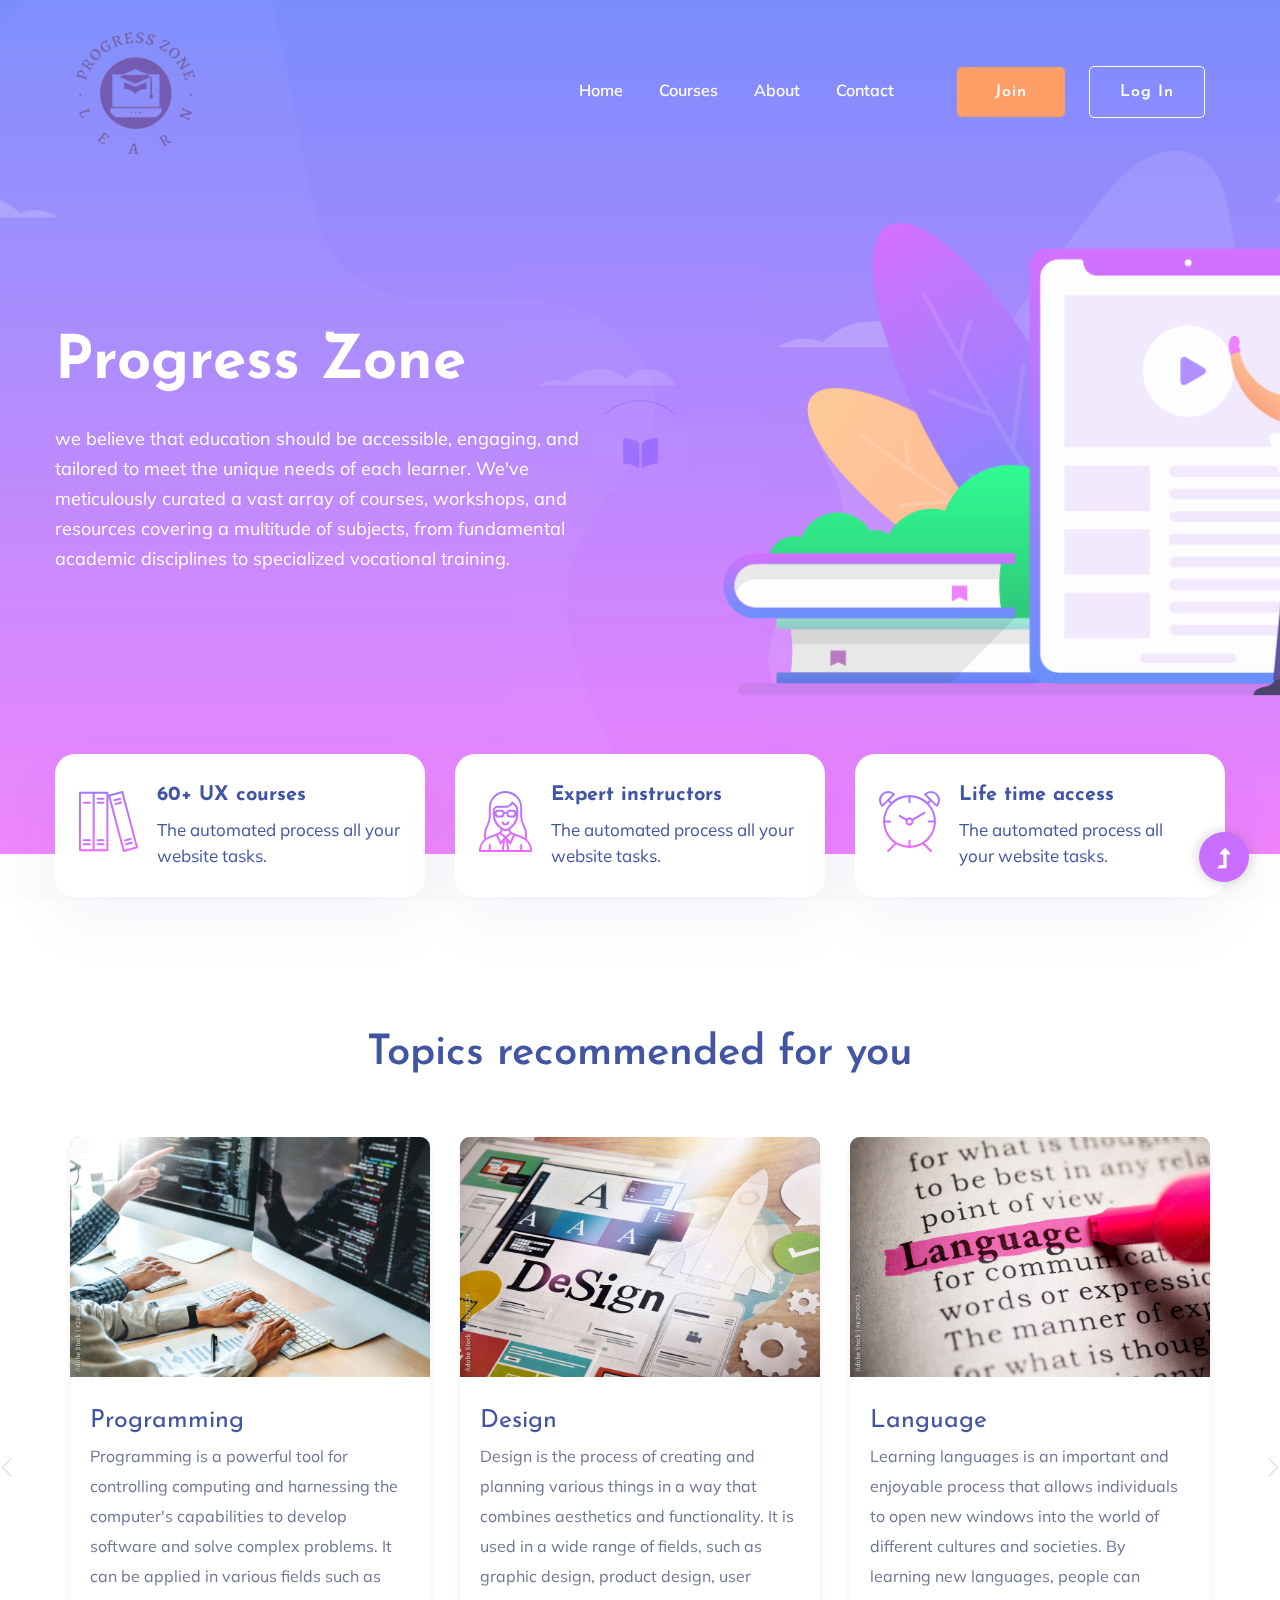
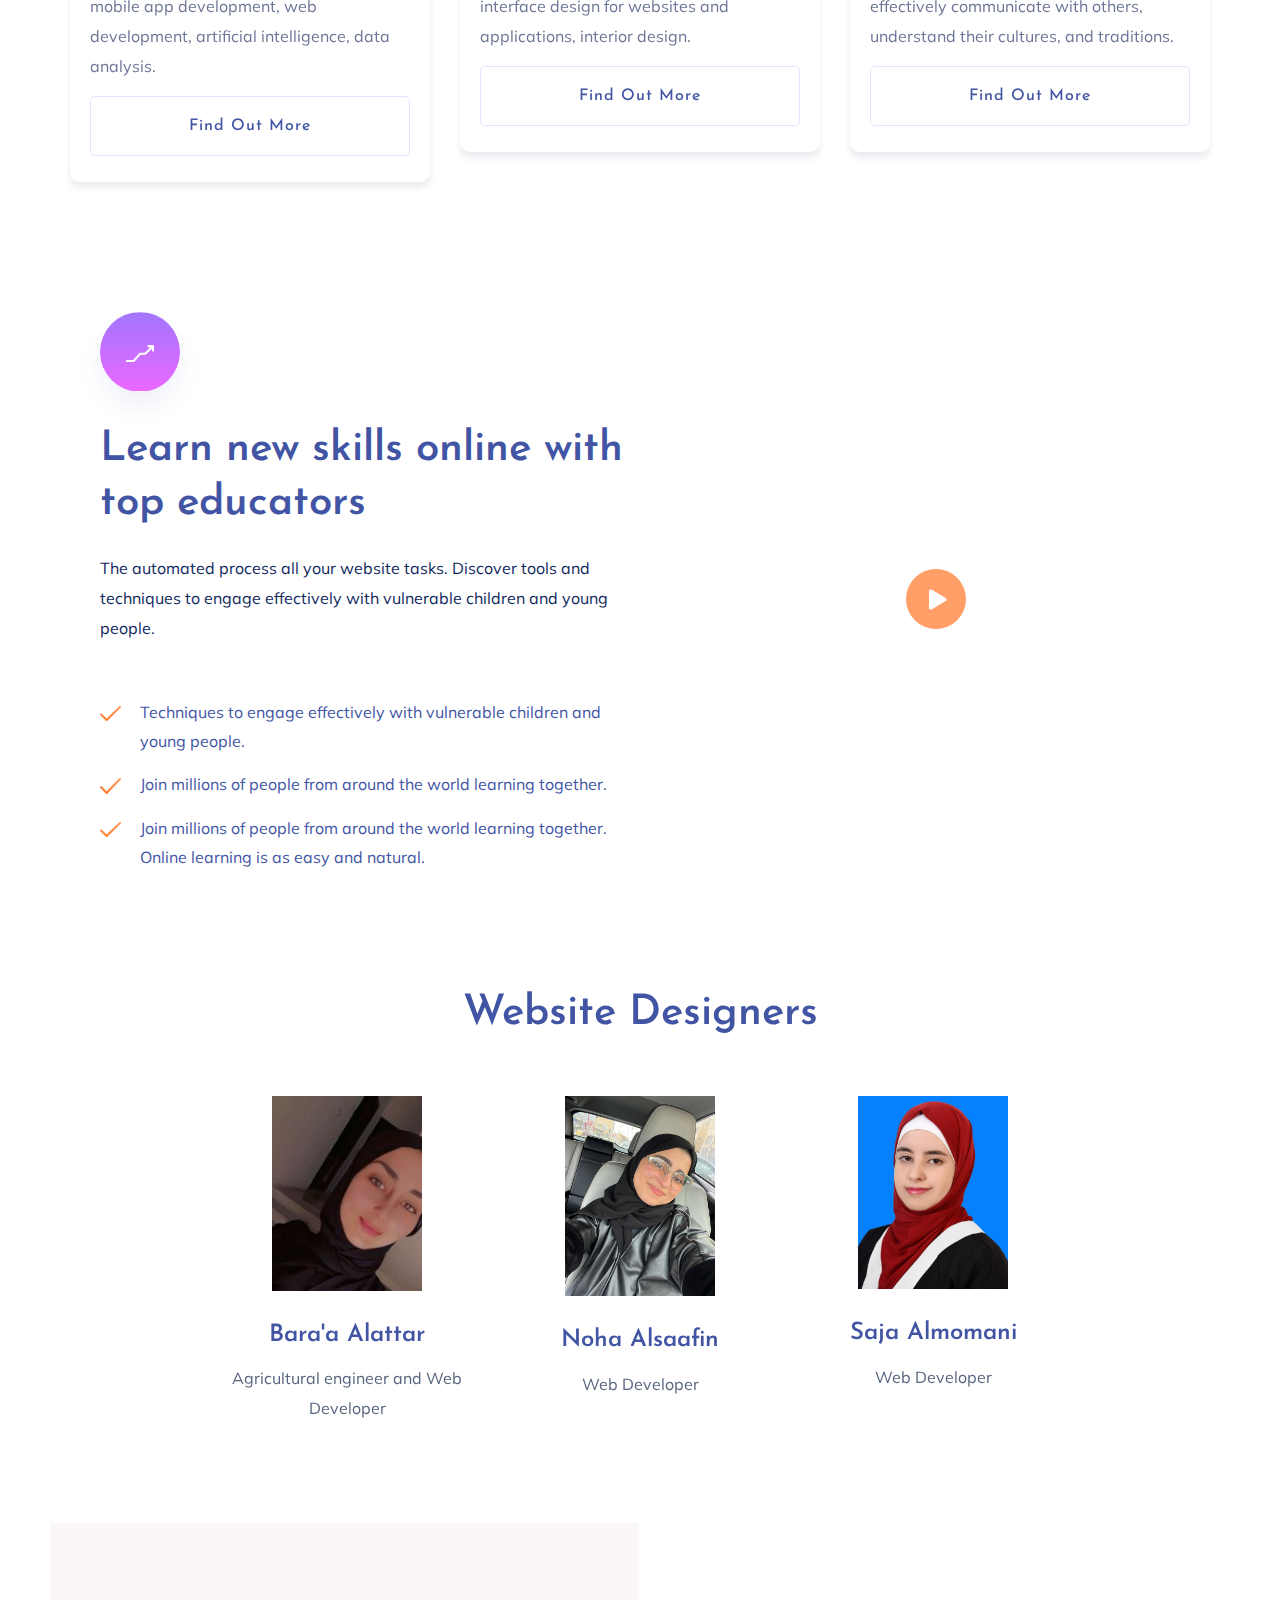
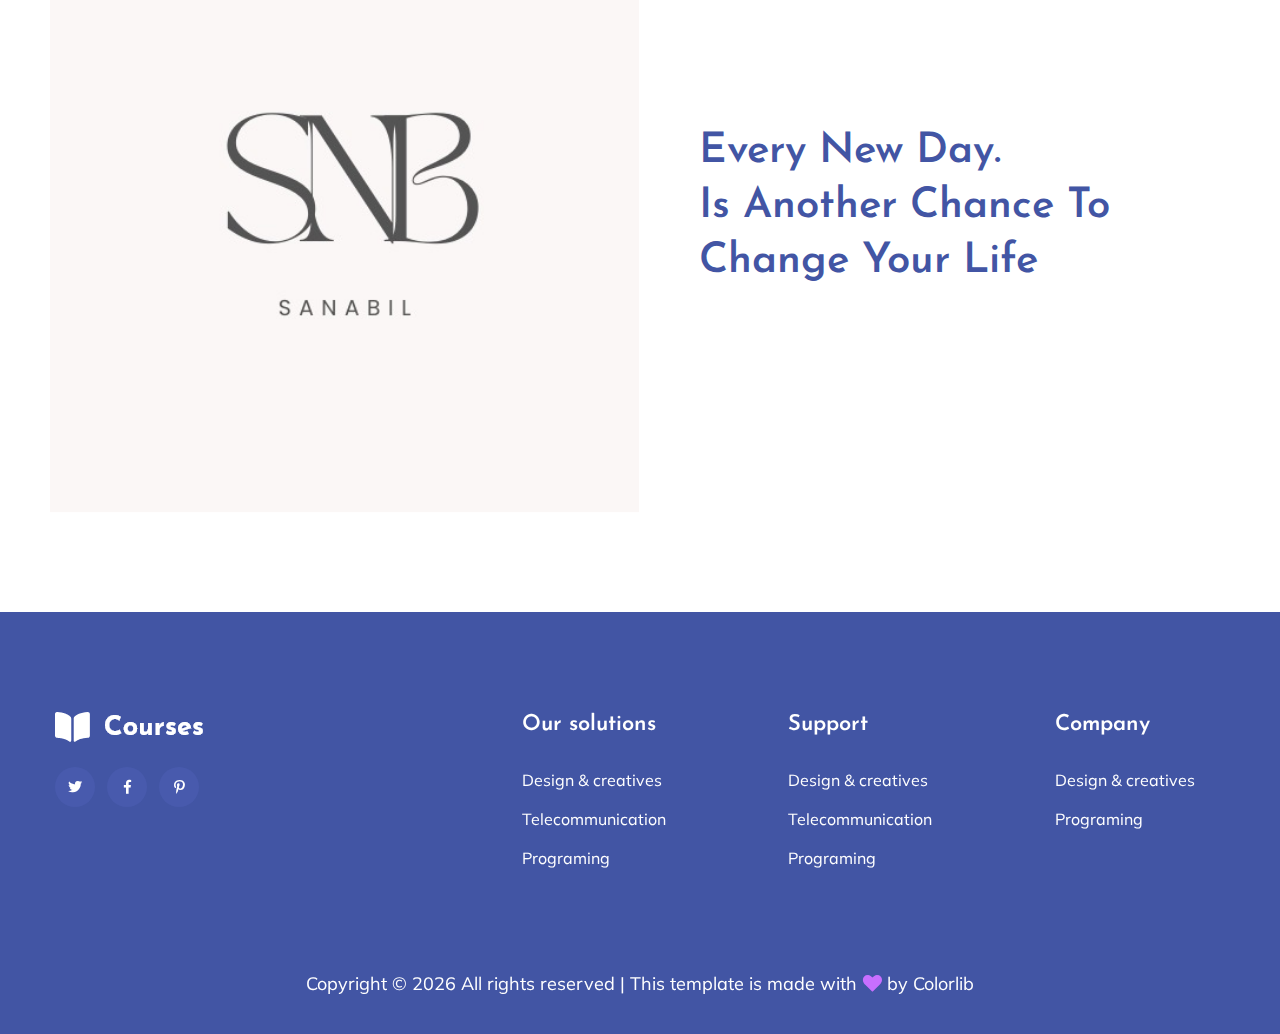
==== commit 229cec09: "Baraa" ====
--- a/index.html
+++ b/index.html
@@ -71,15 +71,11 @@
 
                                                 <li><a href="contact..html">Contact</a></li>
                                                 <!-- Button -->
-                                                <<<<<<< HEAD <li class="button-header margin-left "><a
-                                                        href="register.html" class="btn">Join</a>
-                                                    =======
-                                                    <li class="button-header margin-left "><a href="register.html"
-                                                            class="btn">Join</a>
-                                                        >>>>>>> 95a7a75fd59add84db7d5c690ffded650d1b5fdb
-                                                    </li>
-                                                    <li class="button-header"><a href="login.html" class="btn btn3">Log
-                                                            in</a></li>
+                                                <li class="button-header margin-left "><a href="register.html"
+                                                        class="btn">Join</a>
+                                                </li>
+                                                <li class="button-header"><a href="login.html" class="btn btn3">Log
+                                                        in</a></li>
                                             </ul>
                                         </nav>
                                     </div>
@@ -112,9 +108,6 @@
                                         of each learner. We've meticulously curated a vast array of courses, workshops,
                                         and resources covering a multitude of subjects, from fundamental academic
                                         disciplines to specialized vocational training.</p>
-                                    <a href="register.html" class="btn hero-btn" data-animation="fadeInLeft"
-                                        data-delay="0.7s">Join
-                                        for Free</a>
                                 </div>
                             </div>
                         </div>
@@ -256,7 +249,7 @@
                             </div>
                             <div class="properties__caption">
                                 <h1>Media</h1>
-                                <p>Mediaing is a communication and information transmission used to convey news,
+                                <p>Media is a communication and information transmission used to convey news,
                                     information, and ideas from their sources to a wide audience. The purpose
                                     is to provide a way for people to learn about what is happening in the world around
                                     them and stay informed about developments and events.
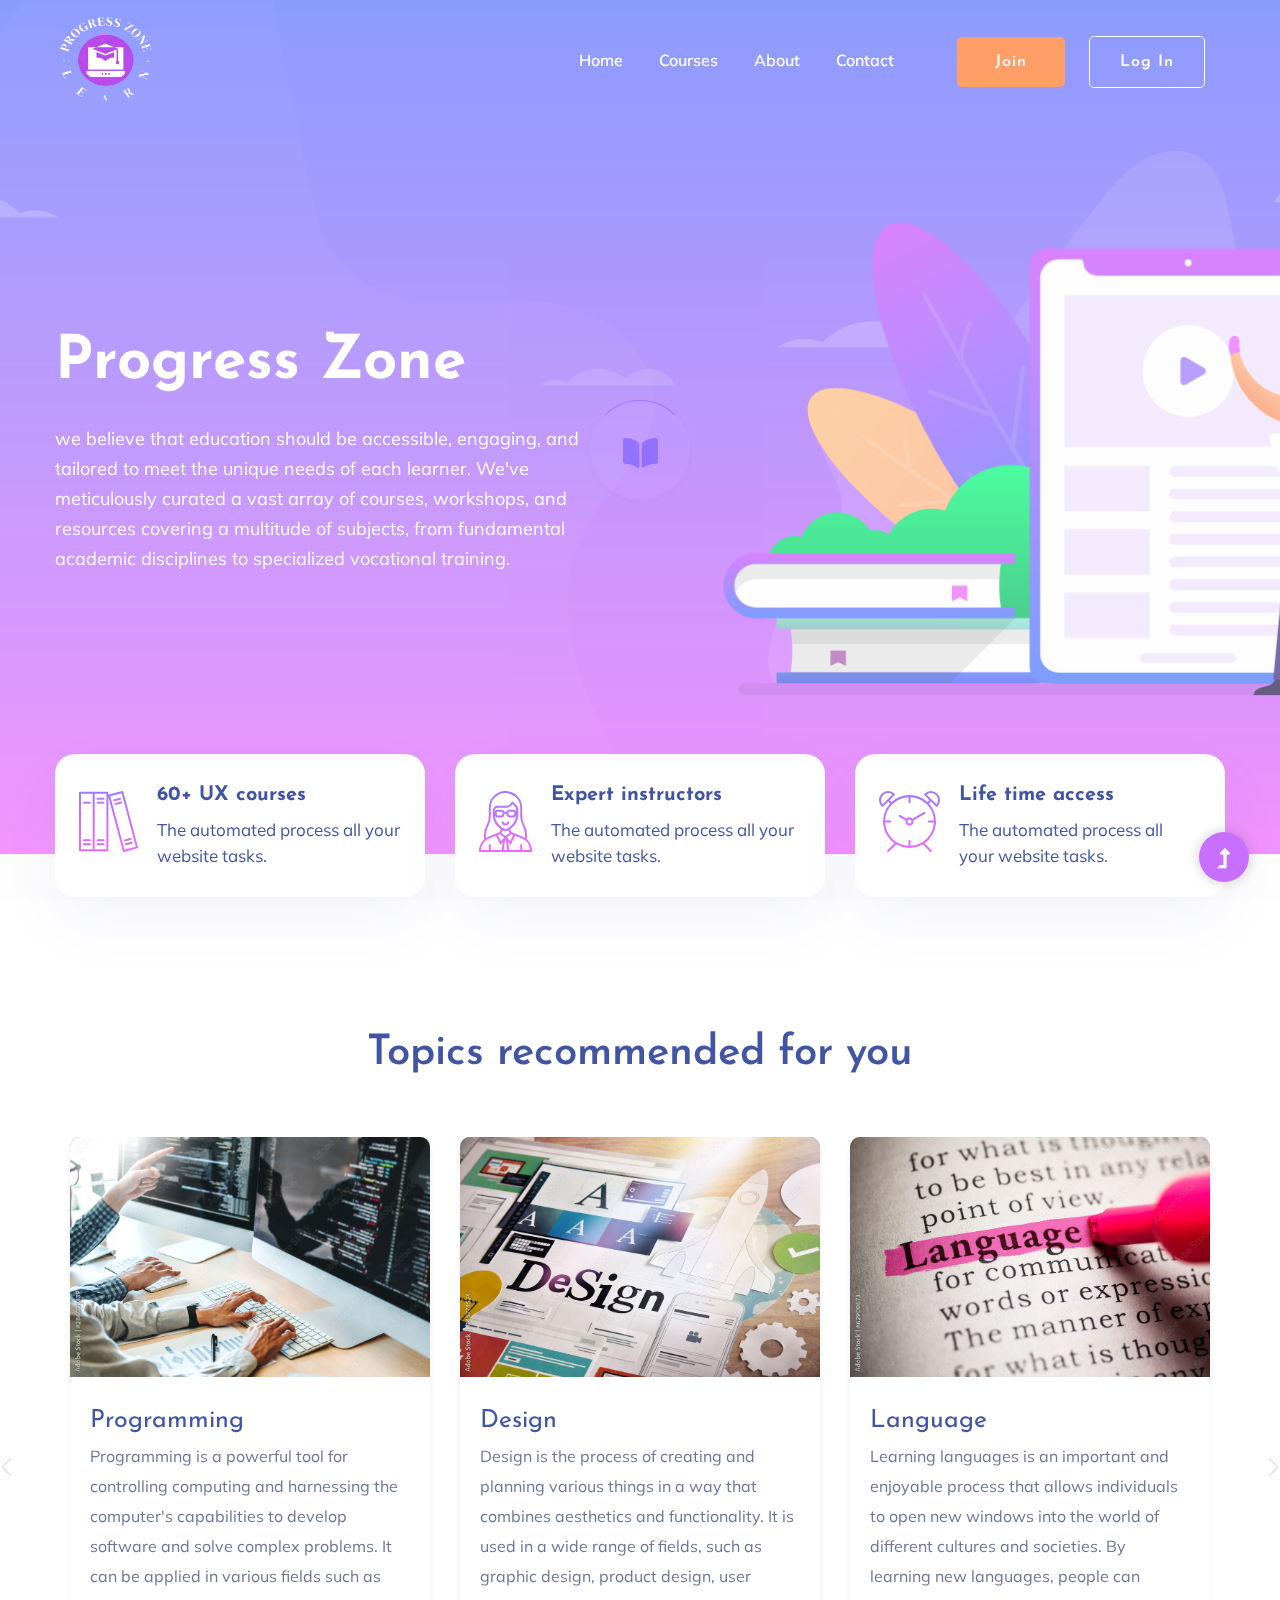
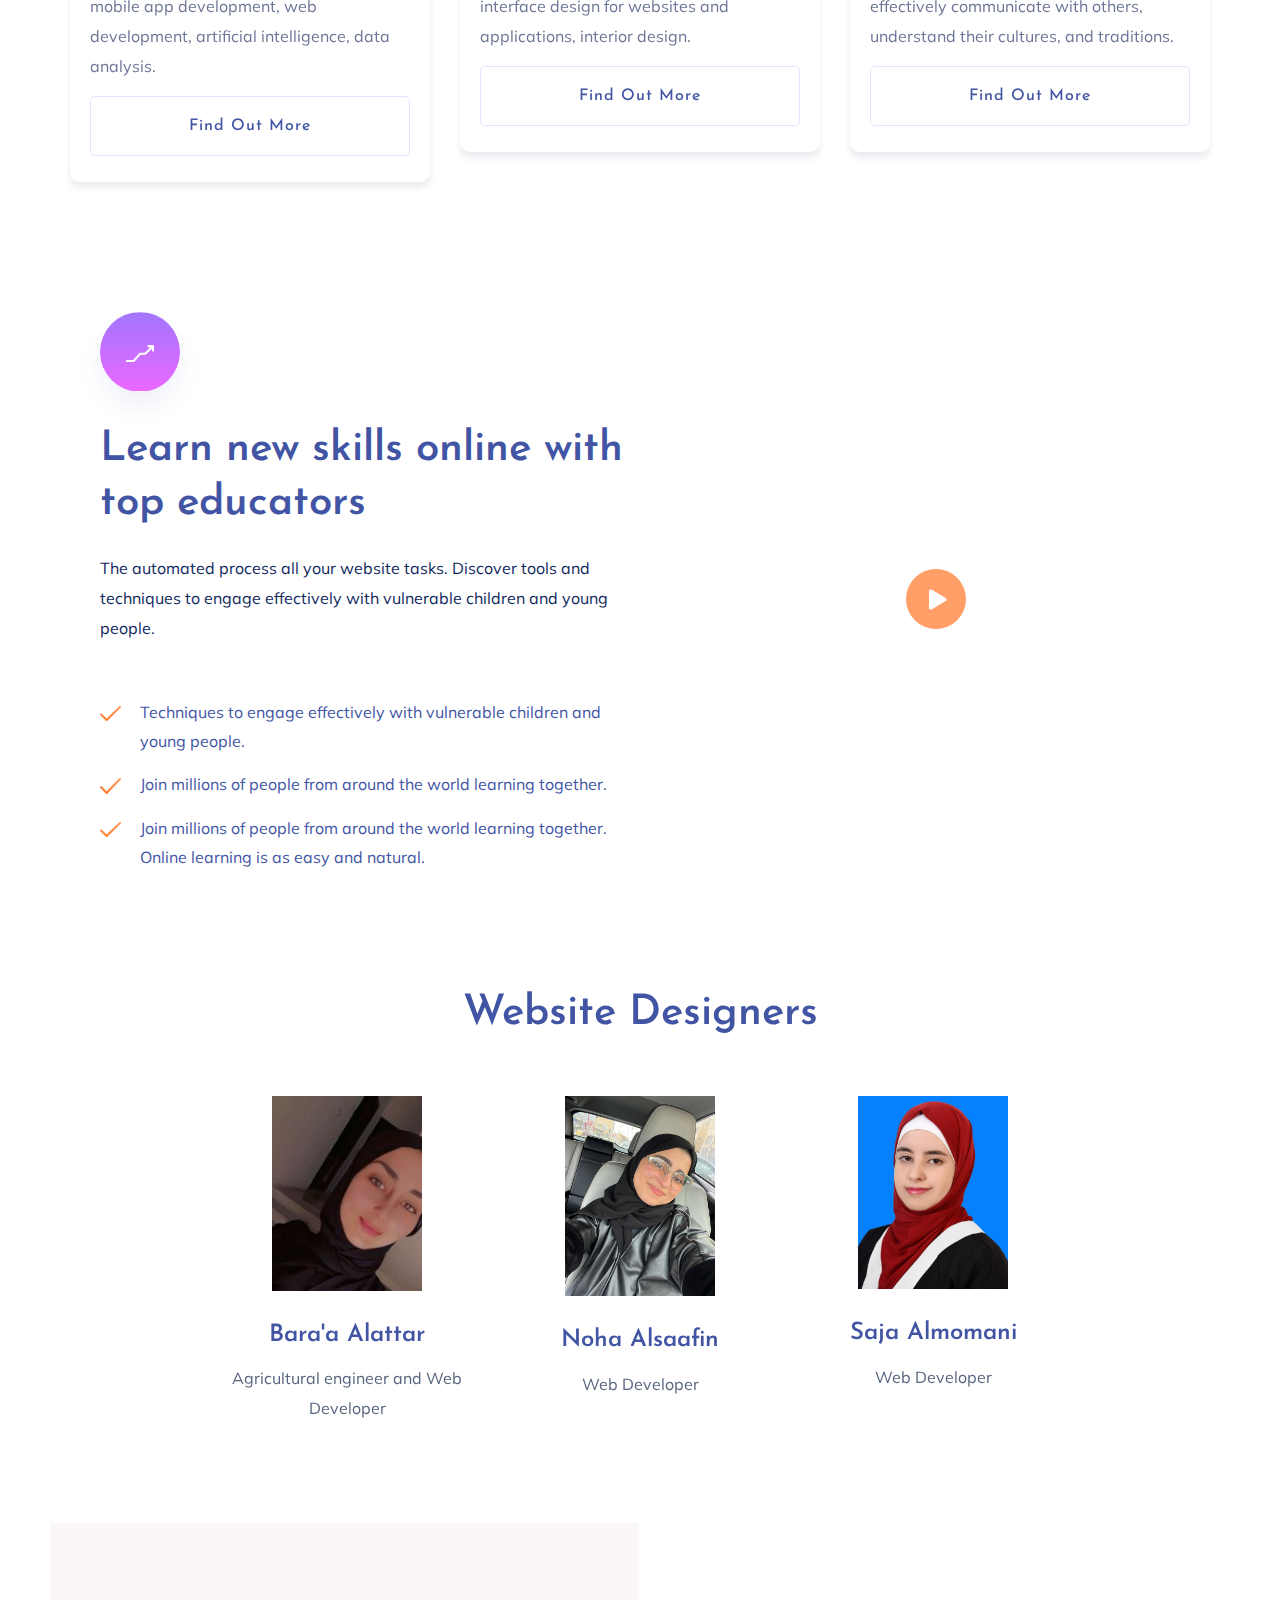
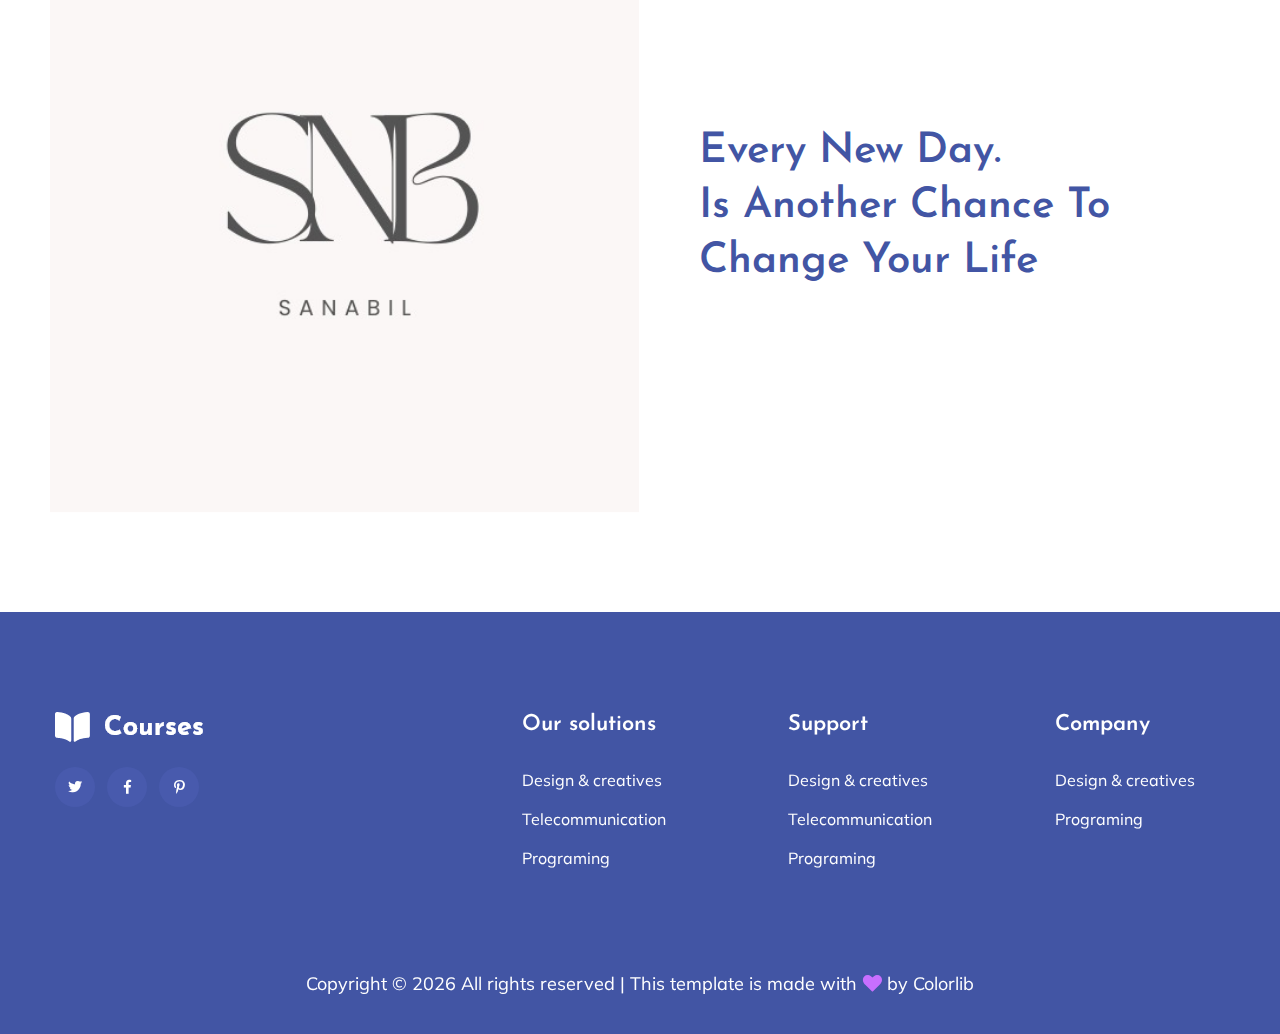
==== commit f7ea0753: "logo" ====
--- a/index.html
+++ b/index.html
@@ -56,7 +56,8 @@
                             <!-- Logo -->
                             <div class="col-xl-2 col-lg-2">
                                 <div class="logo">
-                                    <a href="index.html"><img src="assets/img/logo/apple-touch-icon.png" alt=""></a>
+                                    <a href="index.html"><img src="assets/img/gallery/IMG-20230802-WA0001.png"
+                                            style="width: 120px; height: 120px;" alt=""></a>
                                 </div>
                             </div>
                             <div class="col-xl-10 col-lg-10">
@@ -69,7 +70,7 @@
                                                 <li><a href="courses.html">Courses</a></li>
                                                 <li><a href="about.html">About</a></li>
 
-                                                <li><a href="contact..html">Contact</a></li>
+                                                <li><a href="contact.html">Contact</a></li>
                                                 <!-- Button -->
                                                 <li class="button-header margin-left "><a href="register.html"
                                                         class="btn">Join</a>
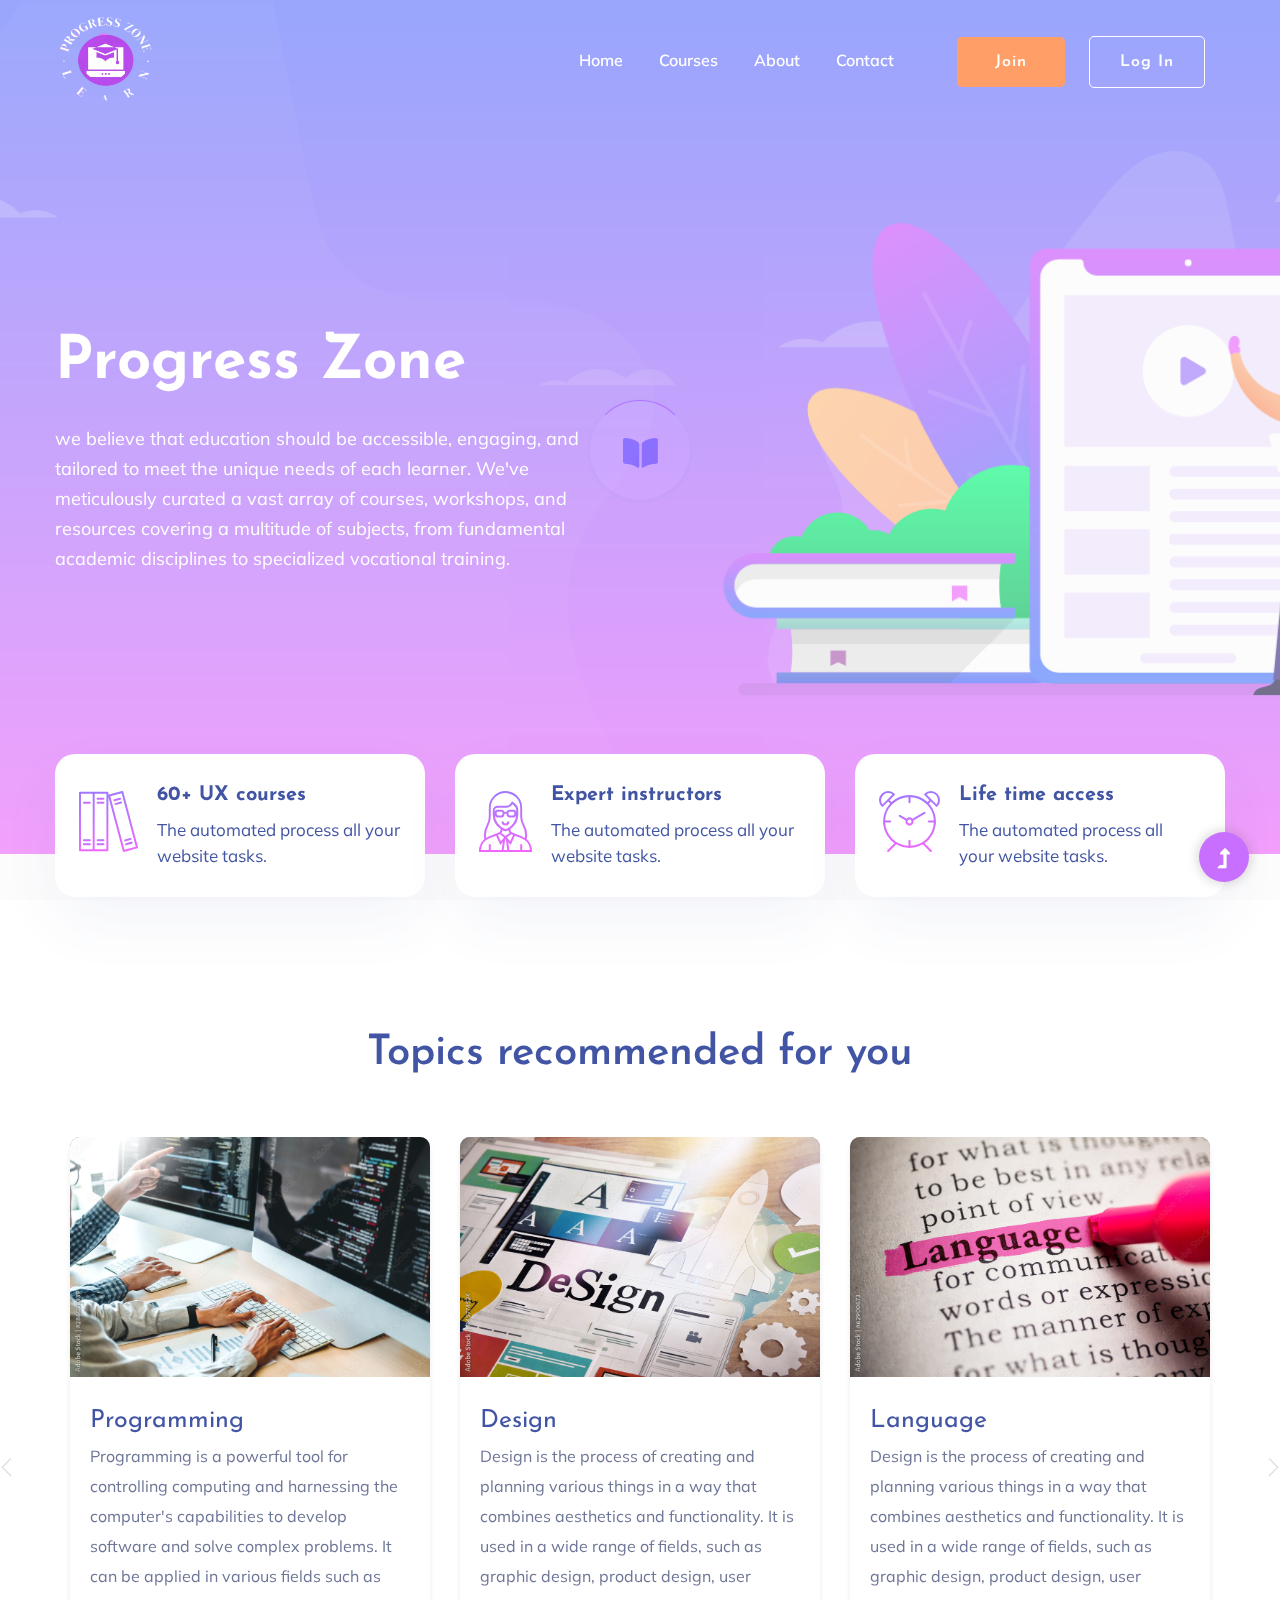
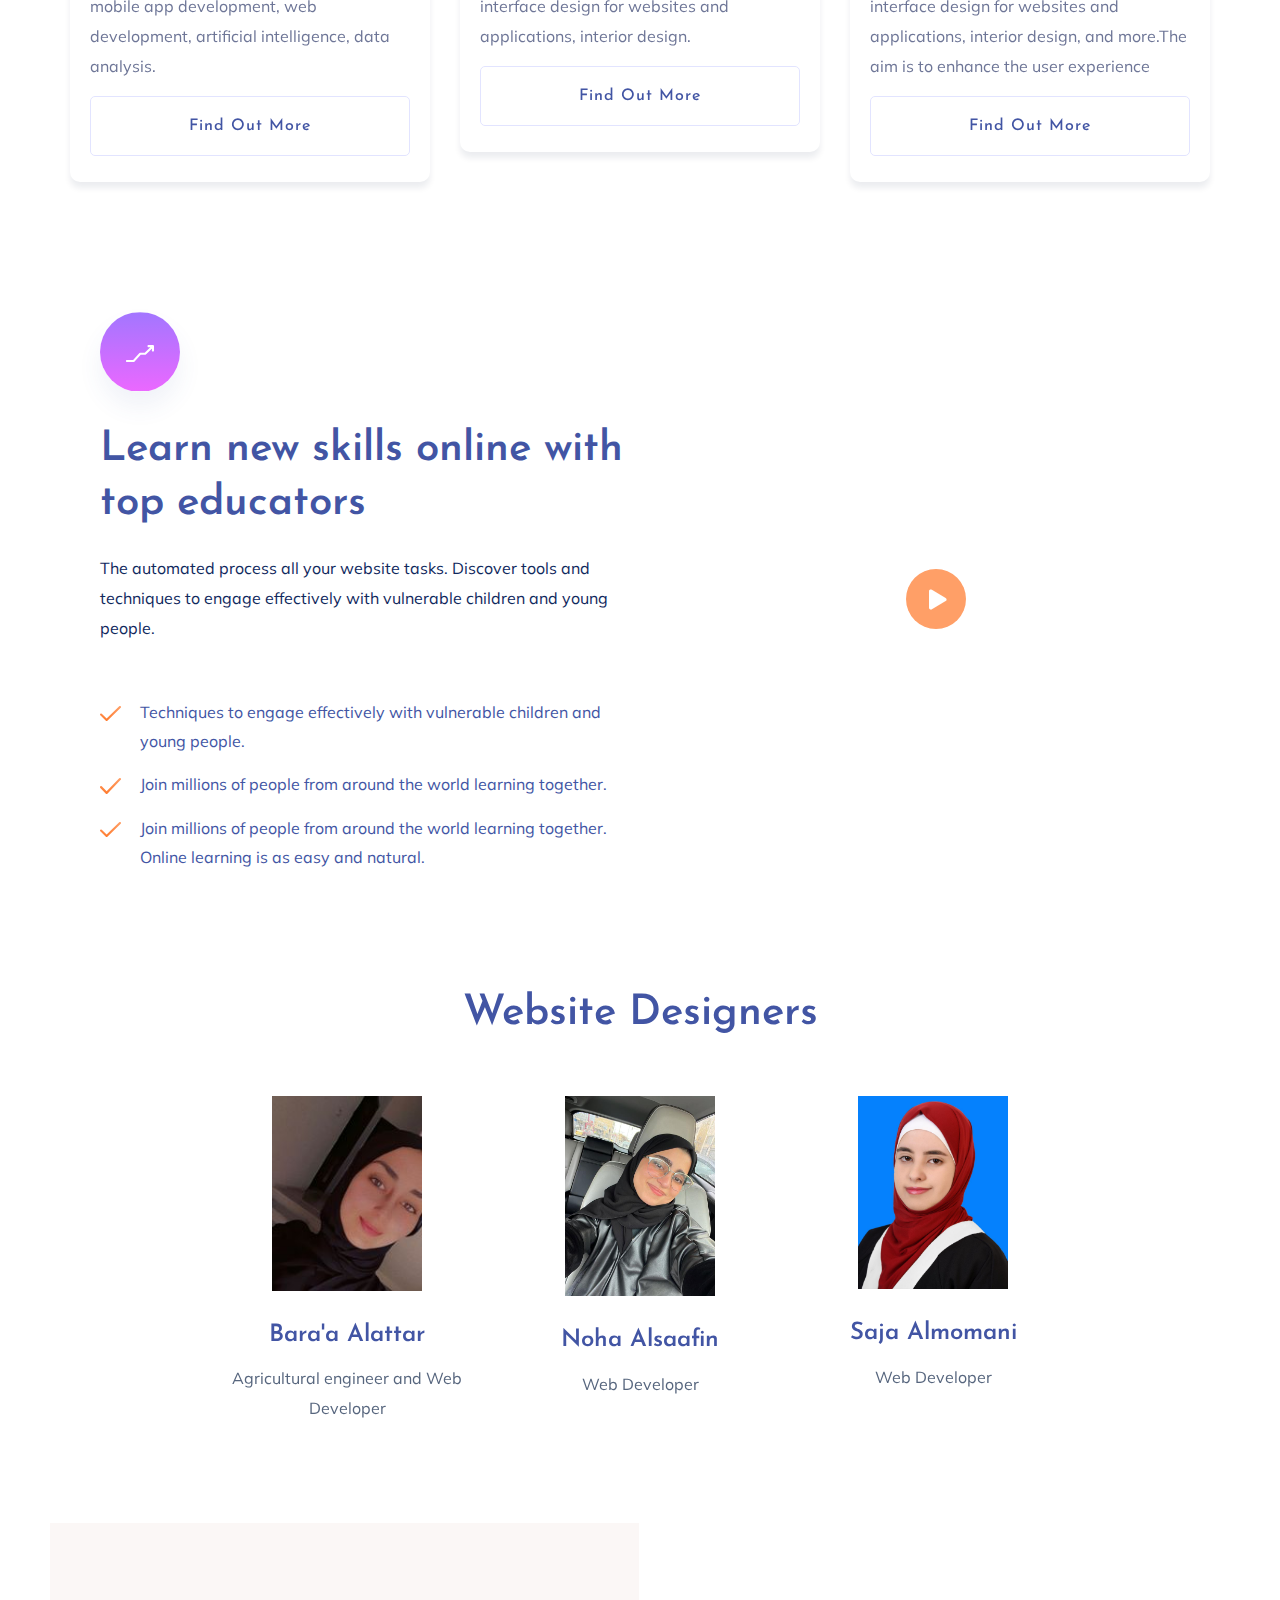
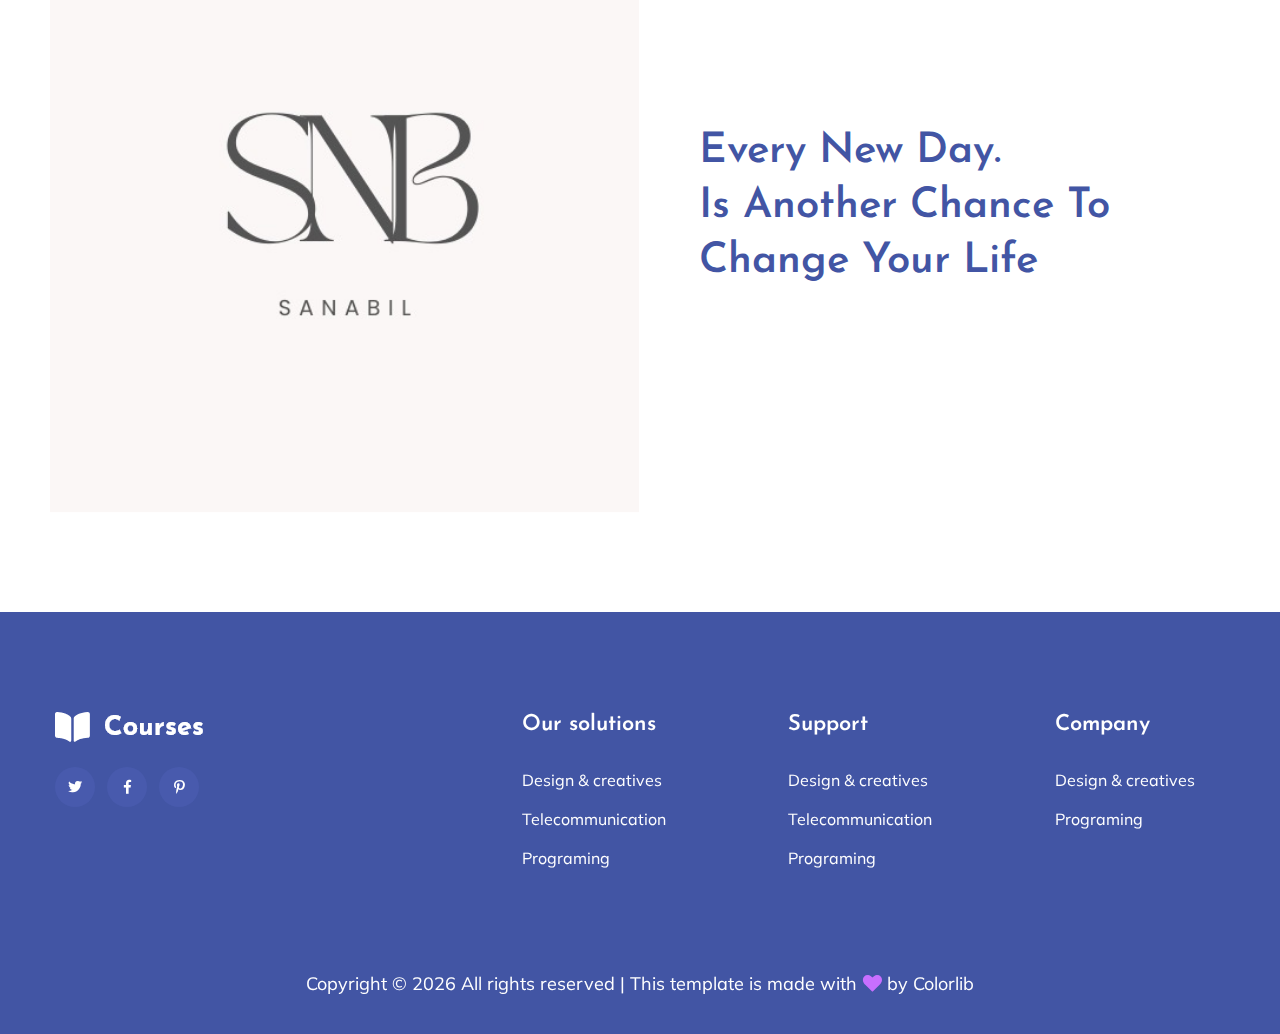
==== commit bde17acb: "Baraa" ====
--- a/index.html
+++ b/index.html
@@ -212,35 +212,17 @@
                             </div>
                             <div class="properties__caption">
                                 <h1>Language</h1>
-                                <p>Learning languages is an important and enjoyable process that allows individuals to
-                                    open new windows into the world of different cultures and societies. By learning new
-                                    languages, people can effectively communicate with others, understand their
-                                    cultures, and traditions.
-                                </p>
-                                <a href="#" class="border-btn border-btn2">Find out more</a>
-                            </div>
-
-                        </div>
-                    </div>
-                    <!-- Single -->
-                    <!-- Single -->
-                    <!-- <div class="properties pb-20">
-                        <div class="properties__card">
-                            <div class="properties__img overlay1">
-                                <a href="#"><img src="assets/img/AdobeStock_68655192_Preview.jpeg" alt=""></a>
-                            </div>
-                            <div class="properties__caption">
-                                <h1>Marketing</h1>
-                                <p>Electronic marketing, or digital marketing, is the process of promoting and selling
-                                    products and services using the Internet and digital media. It is a vital component
-                                    of modern marketing strategies, as it allows reaching a wide audience of consumers
-                                    through digital channels.
-                                </p>
-                                <a href="#" class="border-btn border-btn2">Find out more</a>
-                            </div>
-
-                        </div>
-                    </div> -->
+                                <p>Design is the process of creating and planning various things in a way that combines
+                                    aesthetics and functionality. It is used in a wide range of fields, such as graphic
+                                    design, product design, user interface design for websites and applications,
+                                    interior design, and more.The aim is to enhance the user experience
+
+                                </p>
+                                <a href="#" class="border-btn border-btn2">Find out more</a>
+                            </div>
+
+                        </div>
+                    </div>
                     <!-- Single -->
                     <!-- Single -->
                     <div class="properties pb-20">
@@ -251,7 +233,7 @@
                             <div class="properties__caption">
                                 <h1>Media</h1>
                                 <p>Media is a communication and information transmission used to convey news,
-                                    information, and ideas from their sources to a wide audience. The purpose
+                                    information, and ideas from their sources to a wide audience.The purpose
                                     is to provide a way for people to learn about what is happening in the world around
                                     them and stay informed about developments and events.
                                 </p>
@@ -291,8 +273,8 @@
                                 <h1>Business Managment</h1>
                                 <p>Business management is the process of planning, organizing, directing, and
                                     controlling resources, activities, and operations within organizations and companies
-                                    to achieve specific objectives.It is both a science and an art that aims to achieve
-                                    efficiency and effectiveness.
+                                    to achieve specific objectives. It is both a science and an art that aims to achieve
+                                    efficiency and effectiveness in utilizing available resources.
 
                                 </p>
                                 <a href="#" class="border-btn border-btn2">Find out more</a>
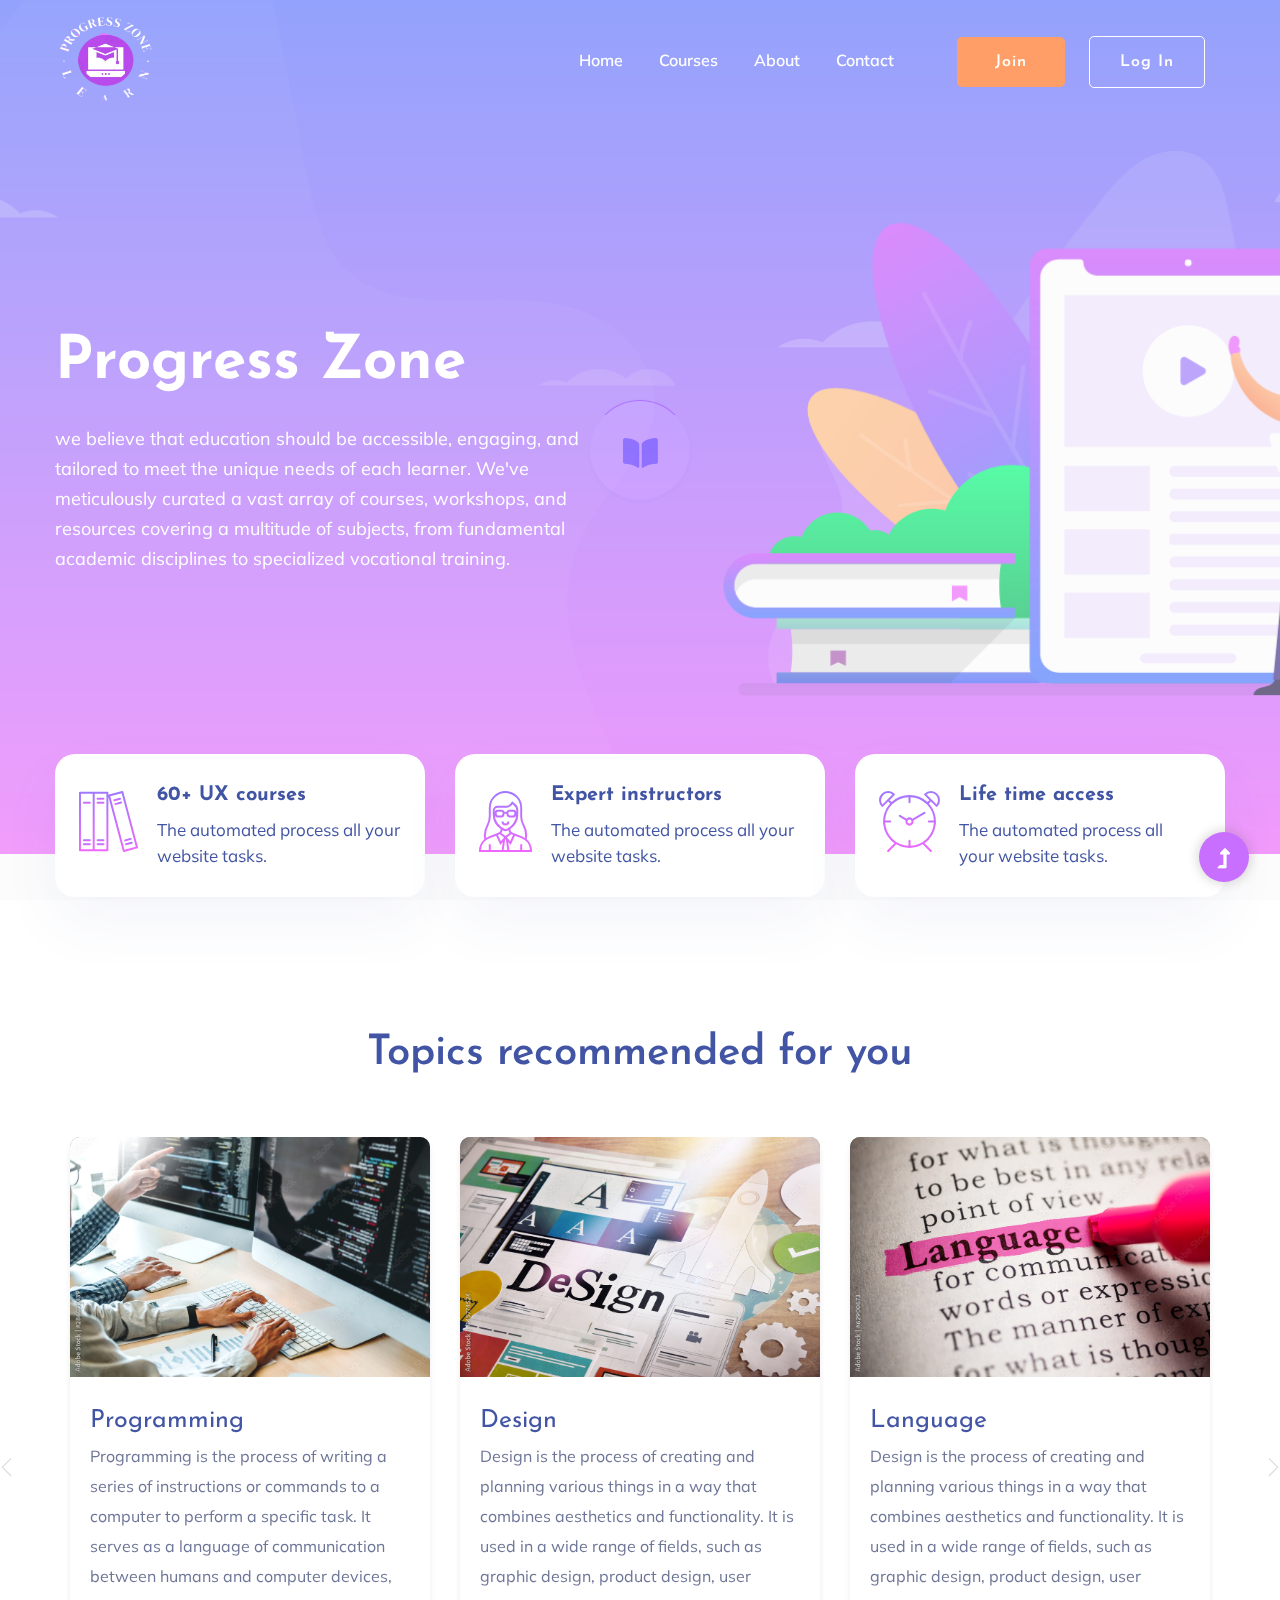
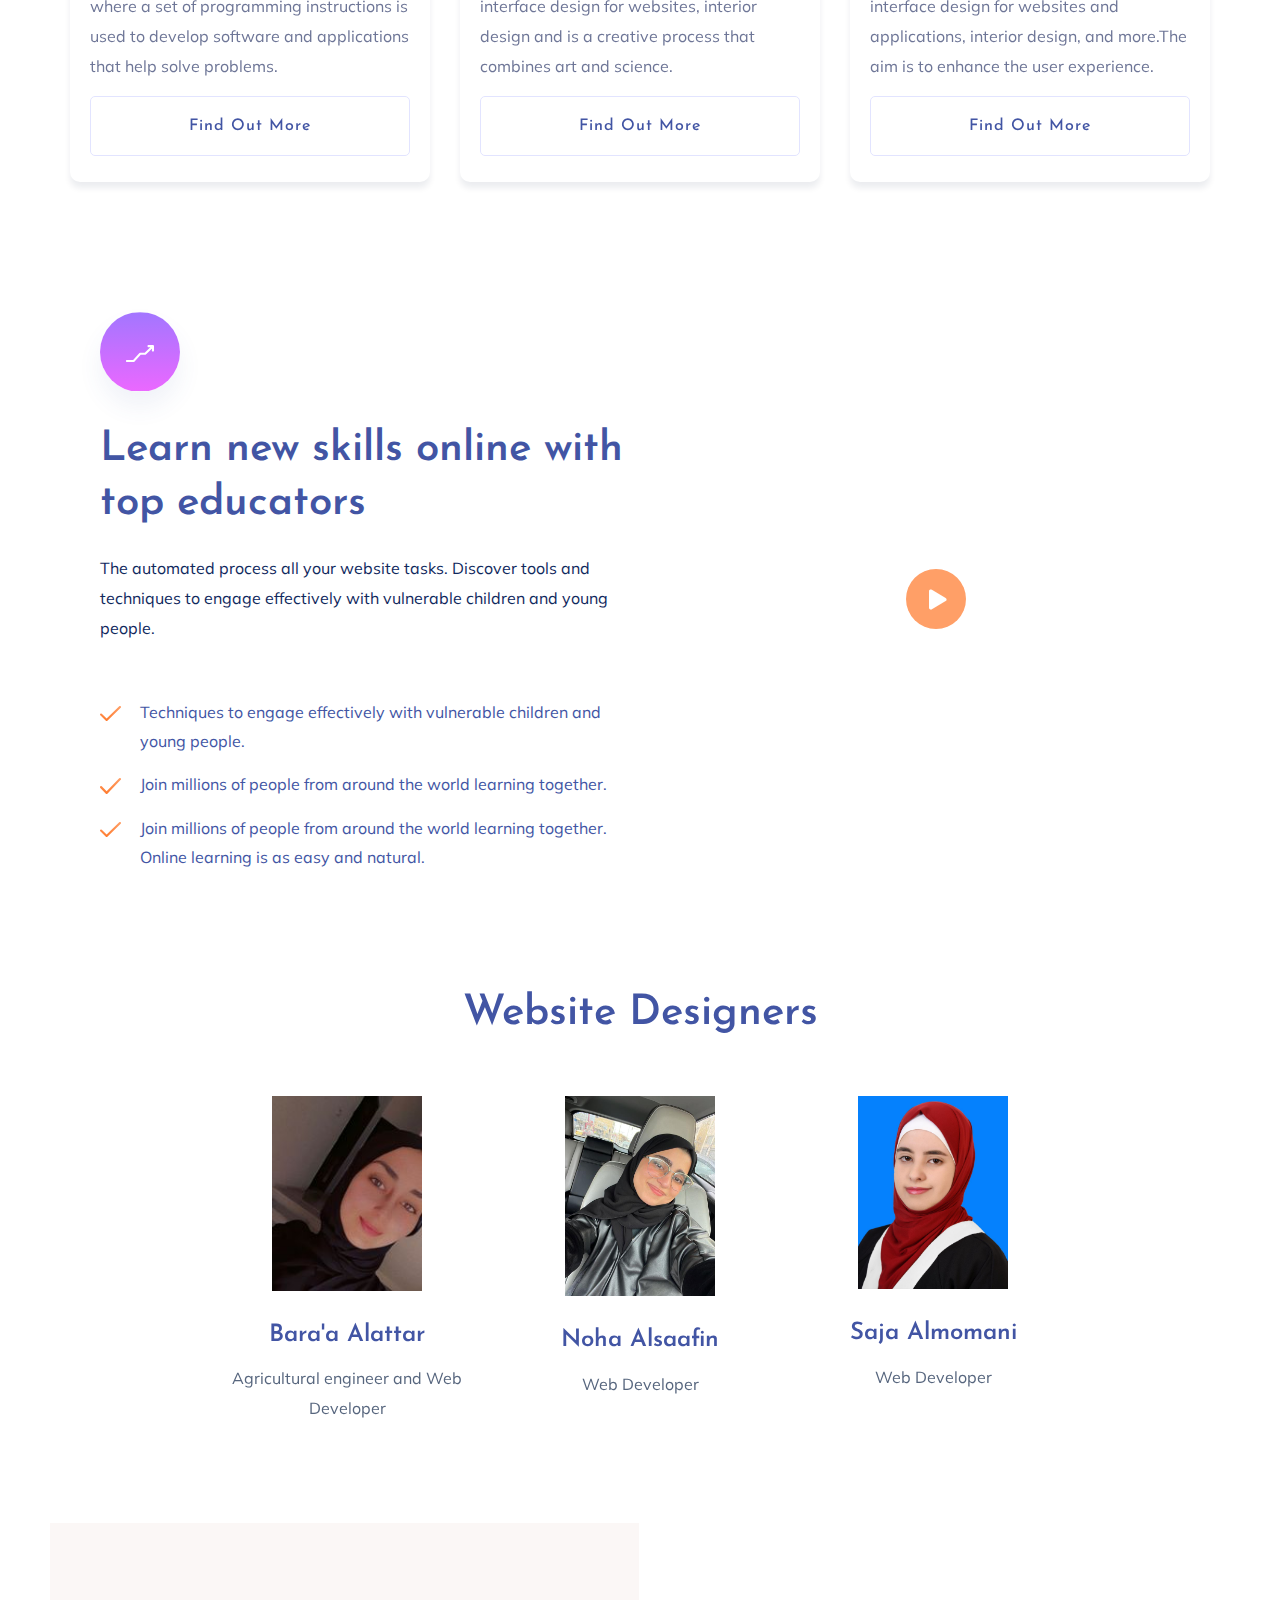
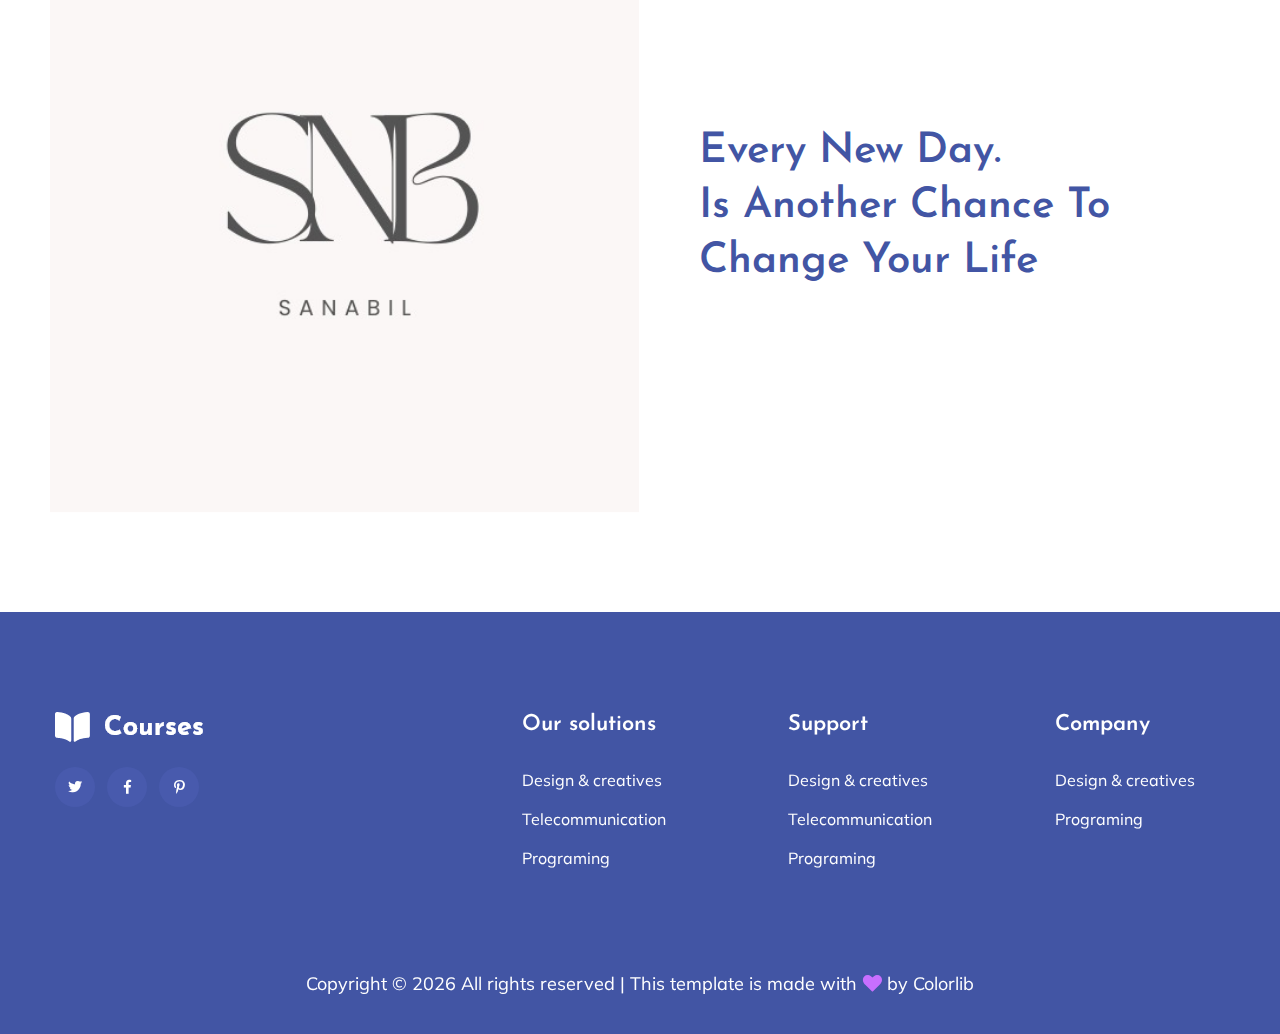
==== commit 7c3e672c: "Baraa" ====
--- a/index.html
+++ b/index.html
@@ -1,5 +1,5 @@
 <!doctype html>
-<html class="no-js" lang="zxx">
+<html class="no-js" lang="en">
 
 <head>
     <meta charset="utf-8">
@@ -175,12 +175,12 @@
                             </div>
                             <div class="properties__caption">
                                 <h1>Programming</h1>
-                                <p>Programming is a powerful tool for controlling computing and harnessing the
-                                    computer's capabilities to develop software and solve complex problems. It can be
-                                    applied in various fields such as mobile app development, web development,
-                                    artificial intelligence, data analysis.
-                                </p>
-                                <a href="#" class="border-btn border-btn2">Find out more</a>
+                                <p>Programming is the process of writing a series of instructions or commands to a
+                                    computer to perform a specific task. It serves as a language of communication
+                                    between humans and computer devices, where a set of programming instructions is used
+                                    to develop software and applications that help solve problems.
+                                </p>
+                                <a href="Courses.html" class="border-btn border-btn2">Find out more</a>
                             </div>
 
                         </div>
@@ -196,10 +196,10 @@
                                 <h1>Design</h1>
                                 <p>Design is the process of creating and planning various things in a way that combines
                                     aesthetics and functionality. It is used in a wide range of fields, such as graphic
-                                    design, product design, user interface design for websites and applications,
-                                    interior design.
-                                </p>
-                                <a href="#" class="border-btn border-btn2">Find out more</a>
+                                    design, product design, user interface design for websites,
+                                    interior design and is a creative process that combines art and science.
+                                </p>
+                                <a href="Courses.html" class="border-btn border-btn2">Find out more</a>
                             </div>
                         </div>
                     </div>
@@ -215,10 +215,10 @@
                                 <p>Design is the process of creating and planning various things in a way that combines
                                     aesthetics and functionality. It is used in a wide range of fields, such as graphic
                                     design, product design, user interface design for websites and applications,
-                                    interior design, and more.The aim is to enhance the user experience
-
-                                </p>
-                                <a href="#" class="border-btn border-btn2">Find out more</a>
+                                    interior design, and more.The aim is to enhance the user experience.
+
+                                </p>
+                                <a href="Courses.html" class="border-btn border-btn2">Find out more</a>
                             </div>
 
                         </div>
@@ -237,7 +237,7 @@
                                     is to provide a way for people to learn about what is happening in the world around
                                     them and stay informed about developments and events.
                                 </p>
-                                <a href="#" class="border-btn border-btn2">Find out more</a>
+                                <a href="Courses.html" class="border-btn border-btn2">Find out more</a>
                             </div>
 
                         </div>
@@ -257,7 +257,7 @@
                                     knowledge with technical skills to solve challenges and develop solutions for a wide
                                     range.
                                 </p>
-                                <a href="#" class="border-btn border-btn2">Find out more</a>
+                                <a href="Courses.html" class="border-btn border-btn2">Find out more</a>
                             </div>
 
                         </div>
@@ -277,7 +277,7 @@
                                     efficiency and effectiveness in utilizing available resources.
 
                                 </p>
-                                <a href="#" class="border-btn border-btn2">Find out more</a>
+                                <a href="Courses.html" class="border-btn border-btn2">Find out more</a>
                             </div>
 
                         </div>
@@ -296,7 +296,7 @@
                                     injuries. It encompasses a wide range of medical disciplines and specialties that
                                     contribute to the well-being of individuals and communities.
                                 </p>
-                                <a href="#" class="border-btn border-btn2">Find out more</a>
+                                <a href="Courses.html" class="border-btn border-btn2">Find out more</a>
                             </div>
 
                         </div>
@@ -497,14 +497,14 @@
                         </div>
                     </div>
                 </div>
-                <div class="language-box">
-                    <select name="language-box" id="">
-                        <option value="">English</option>
-                        <option value="">Arabic</option>
+                <!-- <div class="language-box">
+                    <select name="language-box" id="languageselect">
+                        <option value="en">English</option>
+                        <option value="ar">Arabic</option>
                     </select>
 
 
-                </div>
+                </div> -->
             </div>
             <!-- footer-bottom area -->
             <div class="footer-bottom-area">
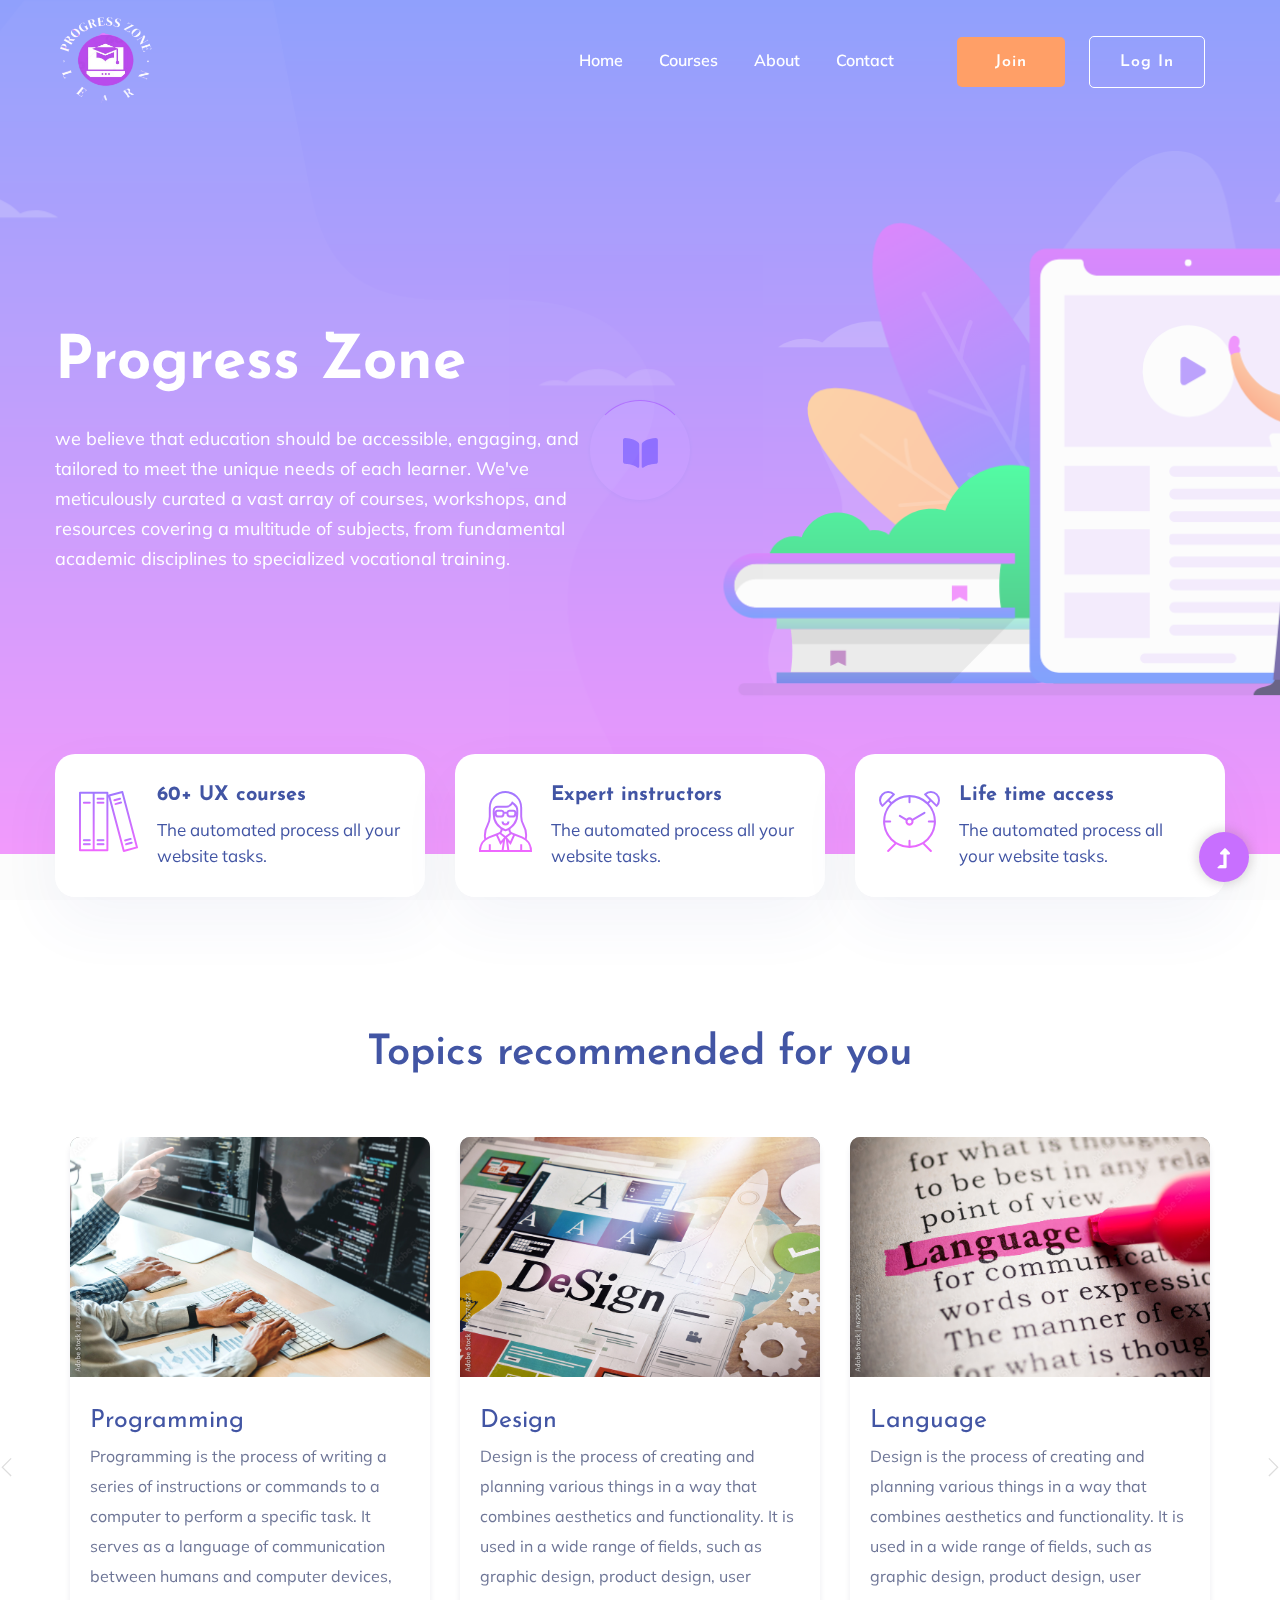
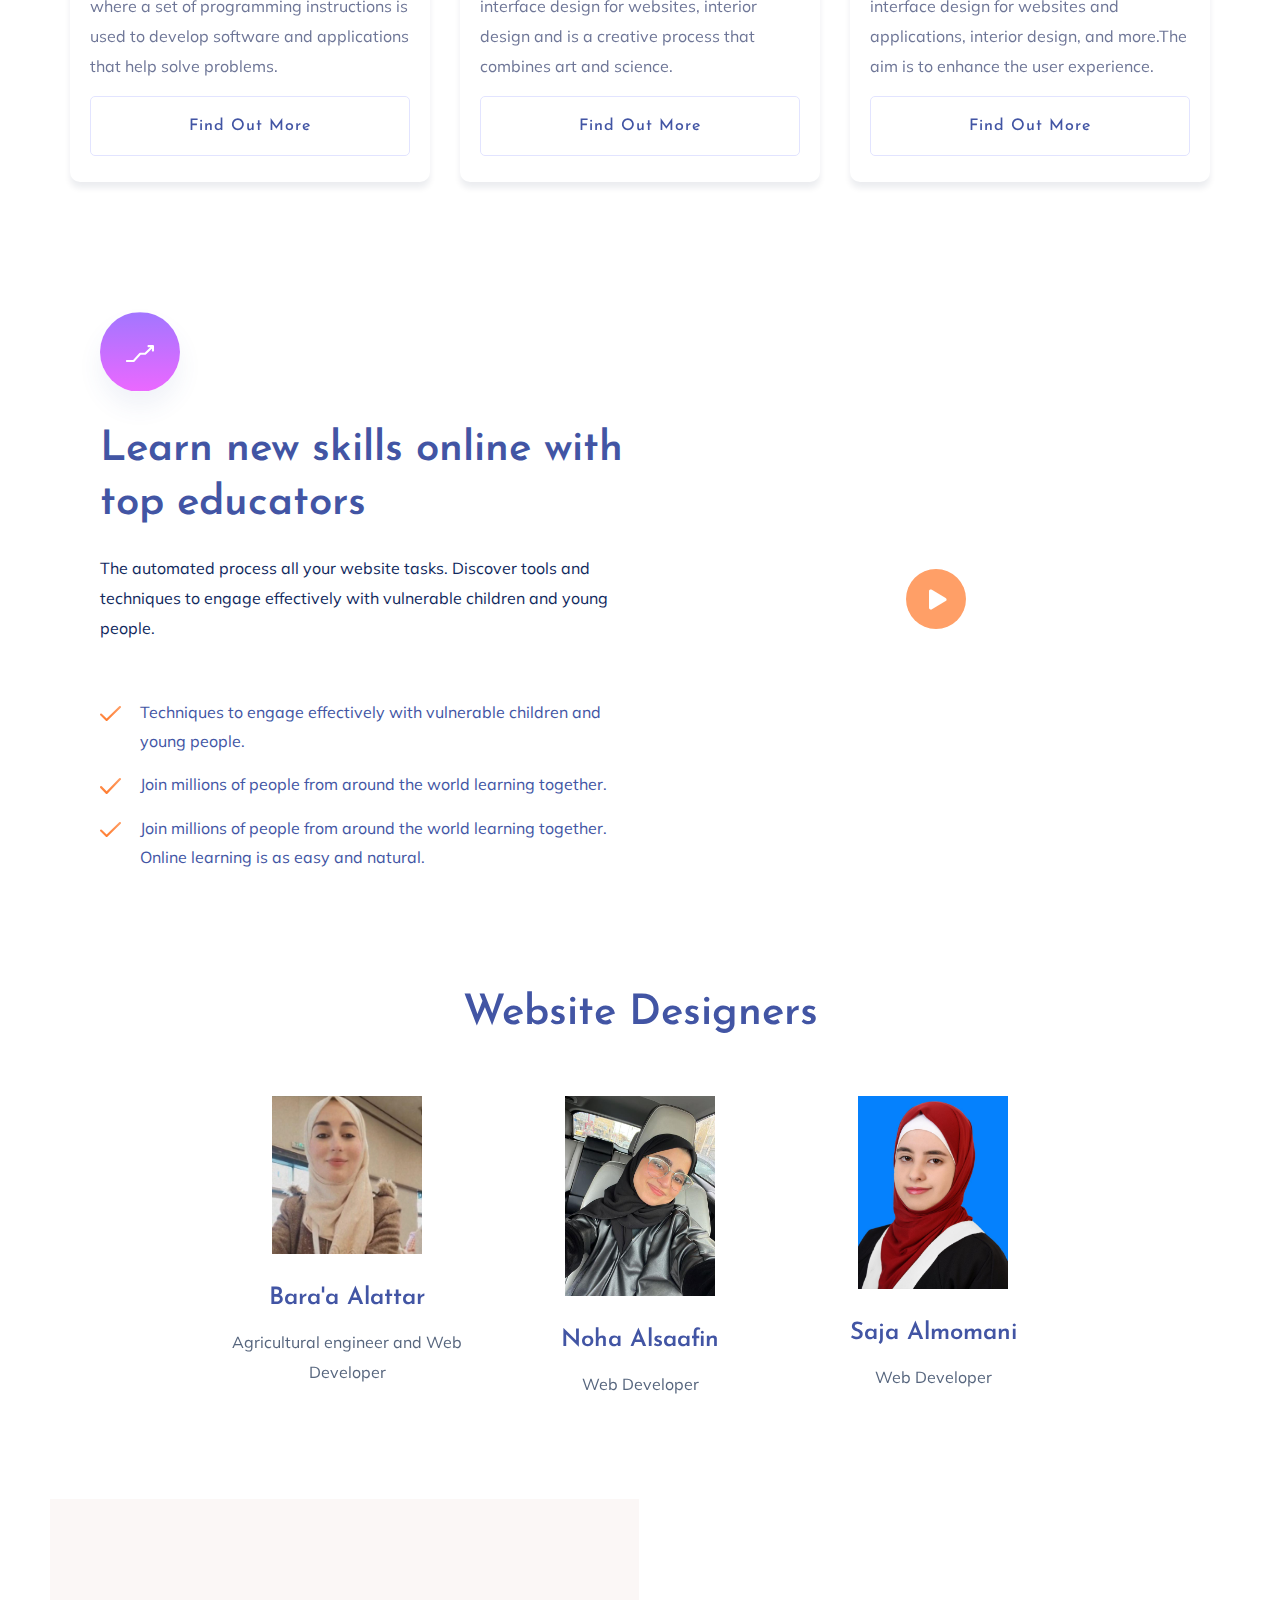
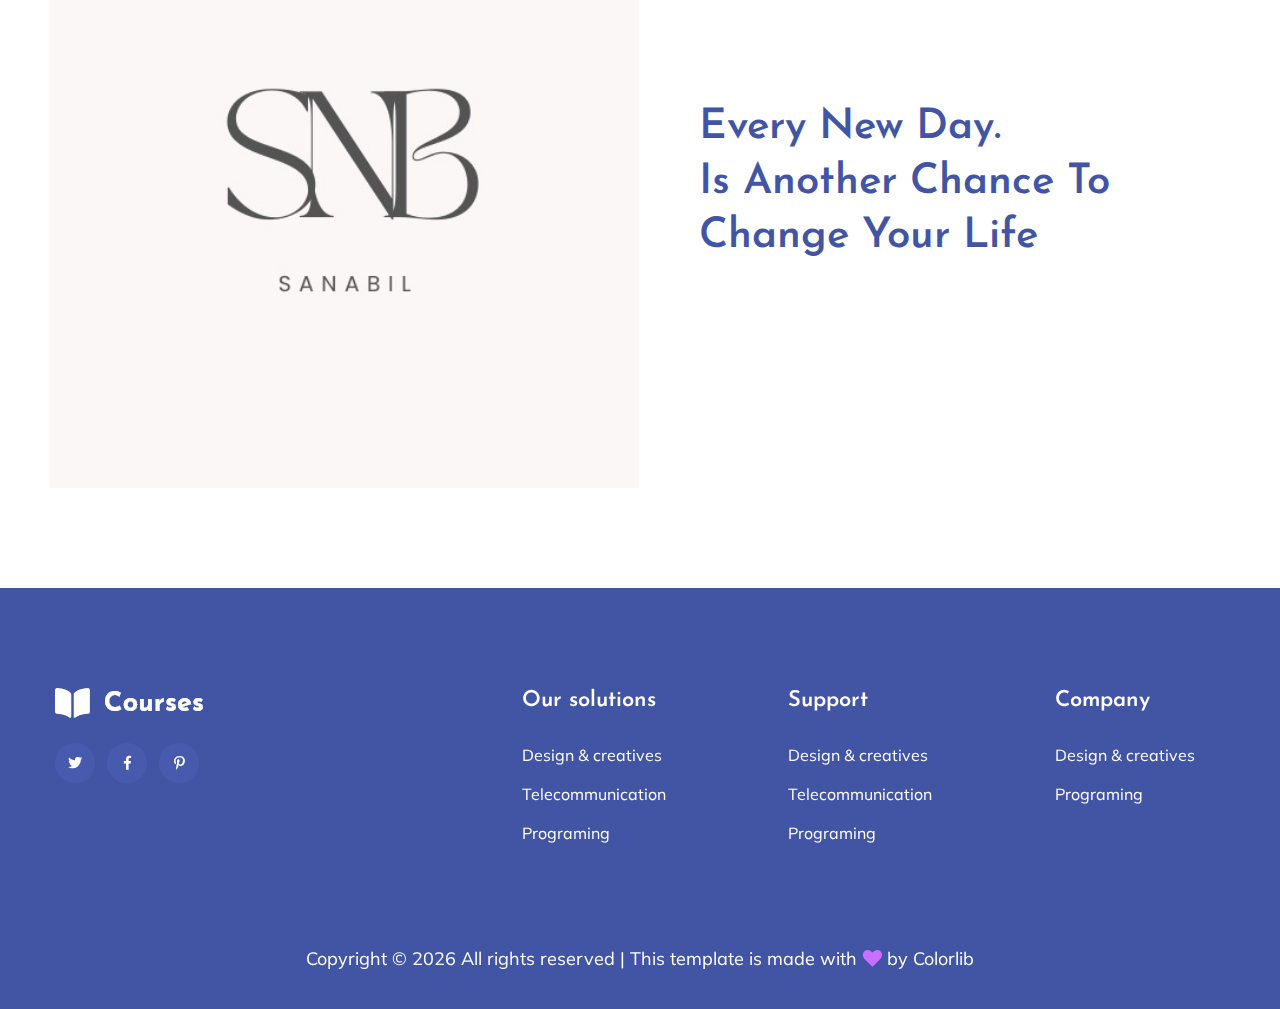
==== commit c5a1b47c: "baraa" ====
--- a/index.html
+++ b/index.html
@@ -378,7 +378,7 @@
                 <div class="team-active">
                     <div class="single-cat text-center">
                         <div class="cat-icon">
-                            <img src="assets/img/Baraa.jpg" alt="">
+                            <img src="assets/img/WhatsApp Image 2023-08-04 at 4.03.32 PM.jpeg" alt="">
                         </div>
                         <div class="cat-cap">
                             <h5><a href="#">Bara'a Alattar</a></h5>
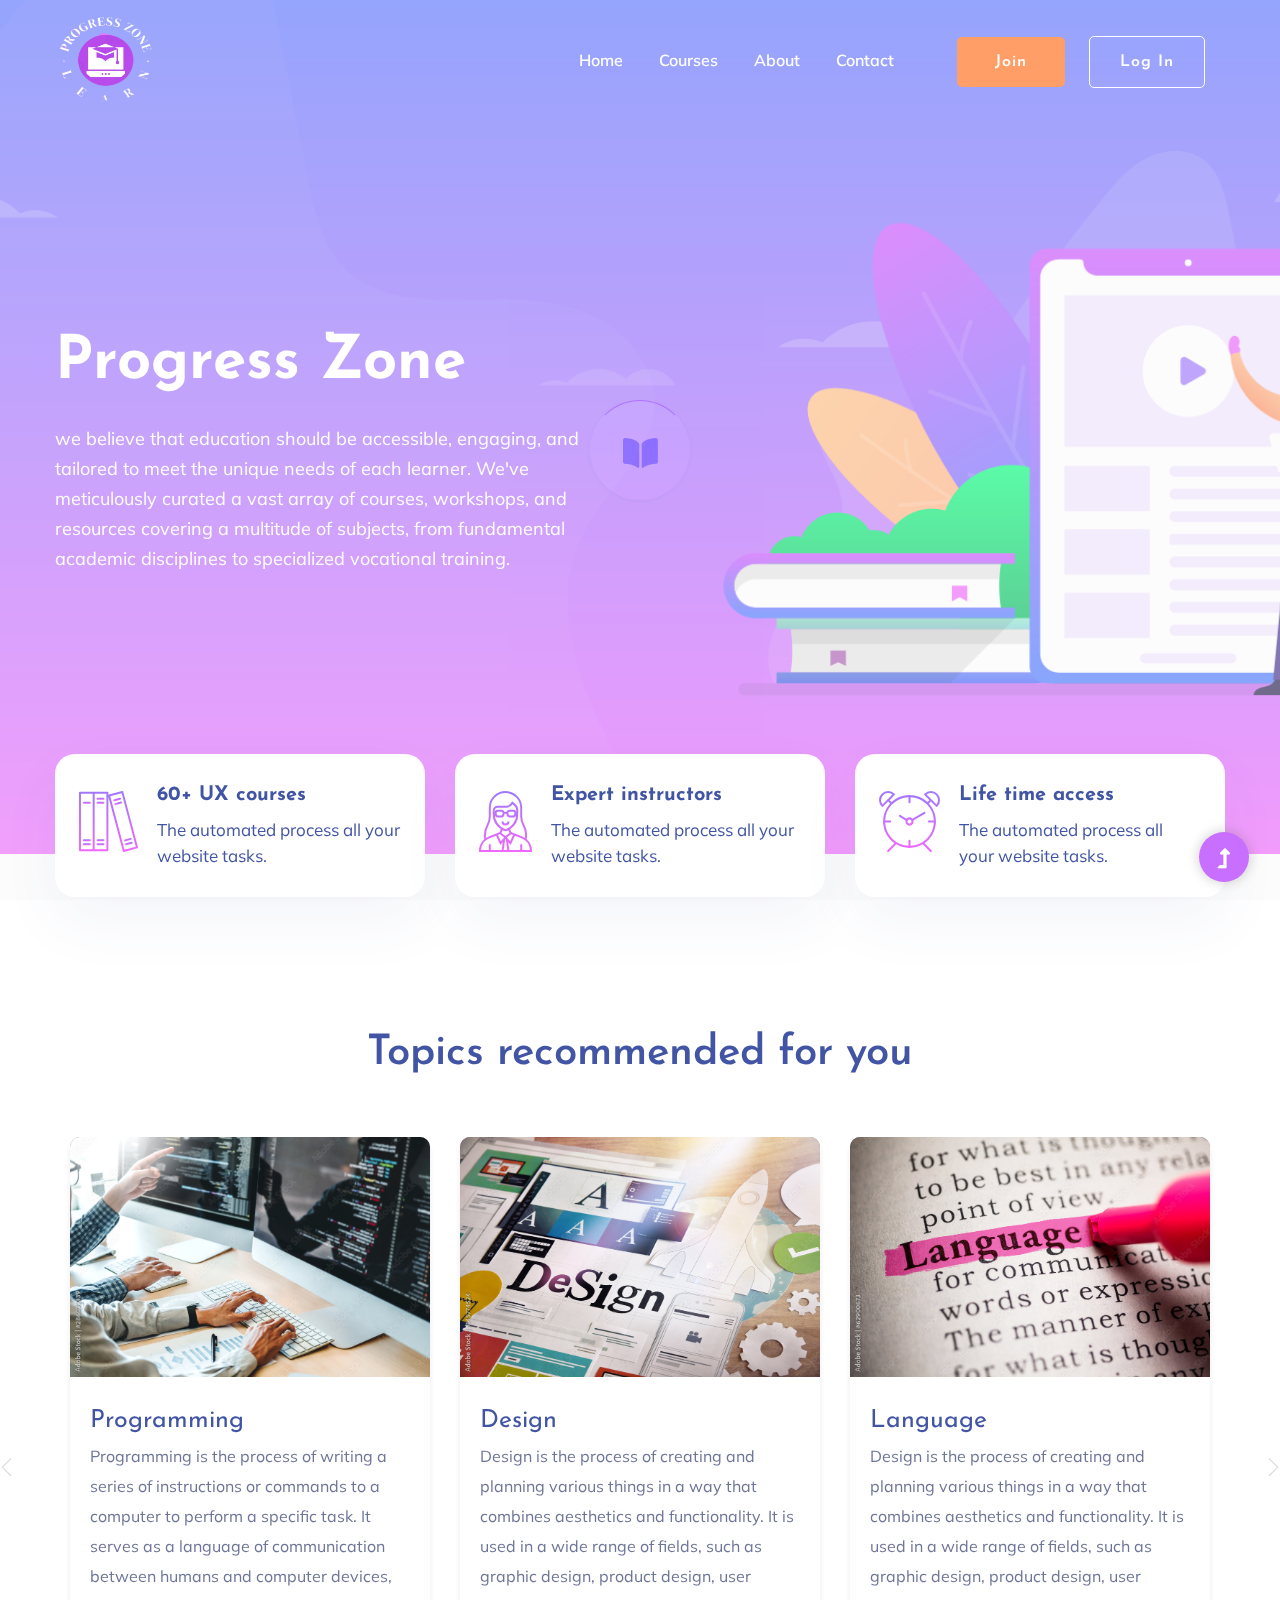
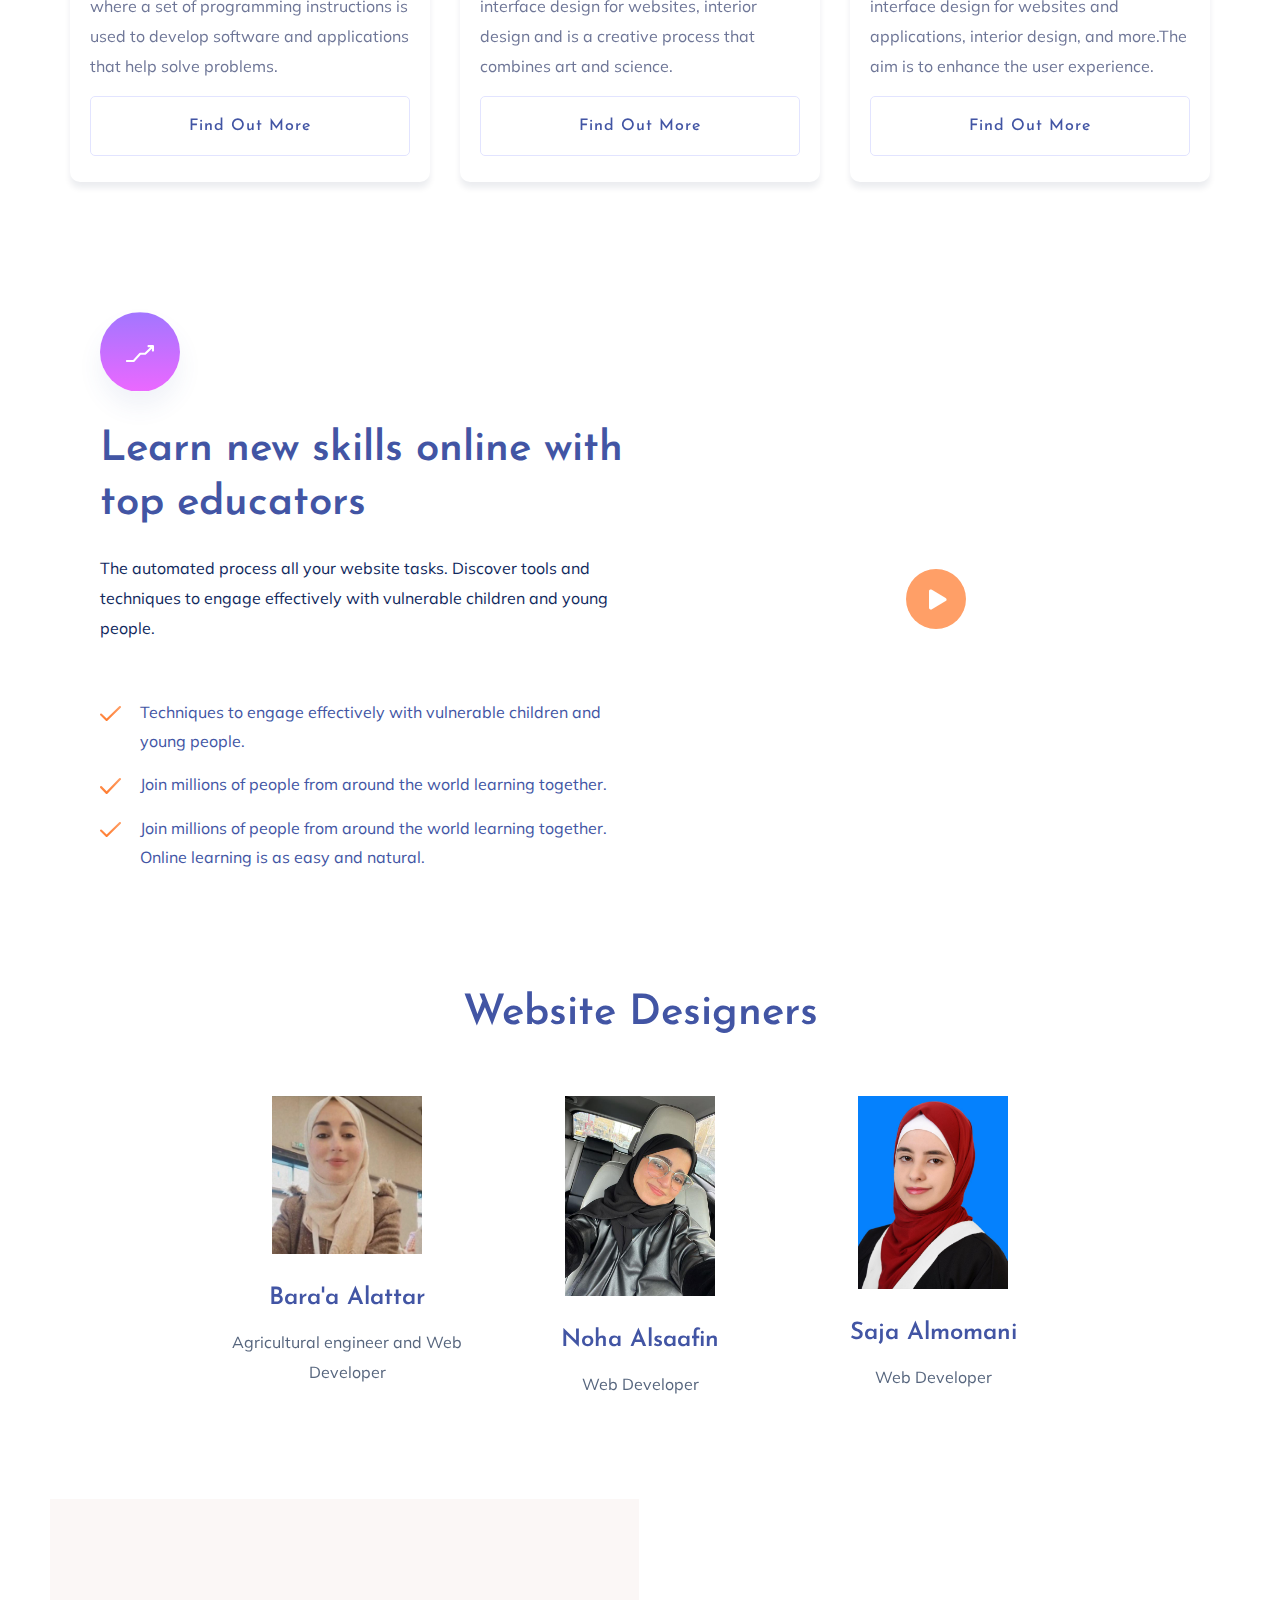
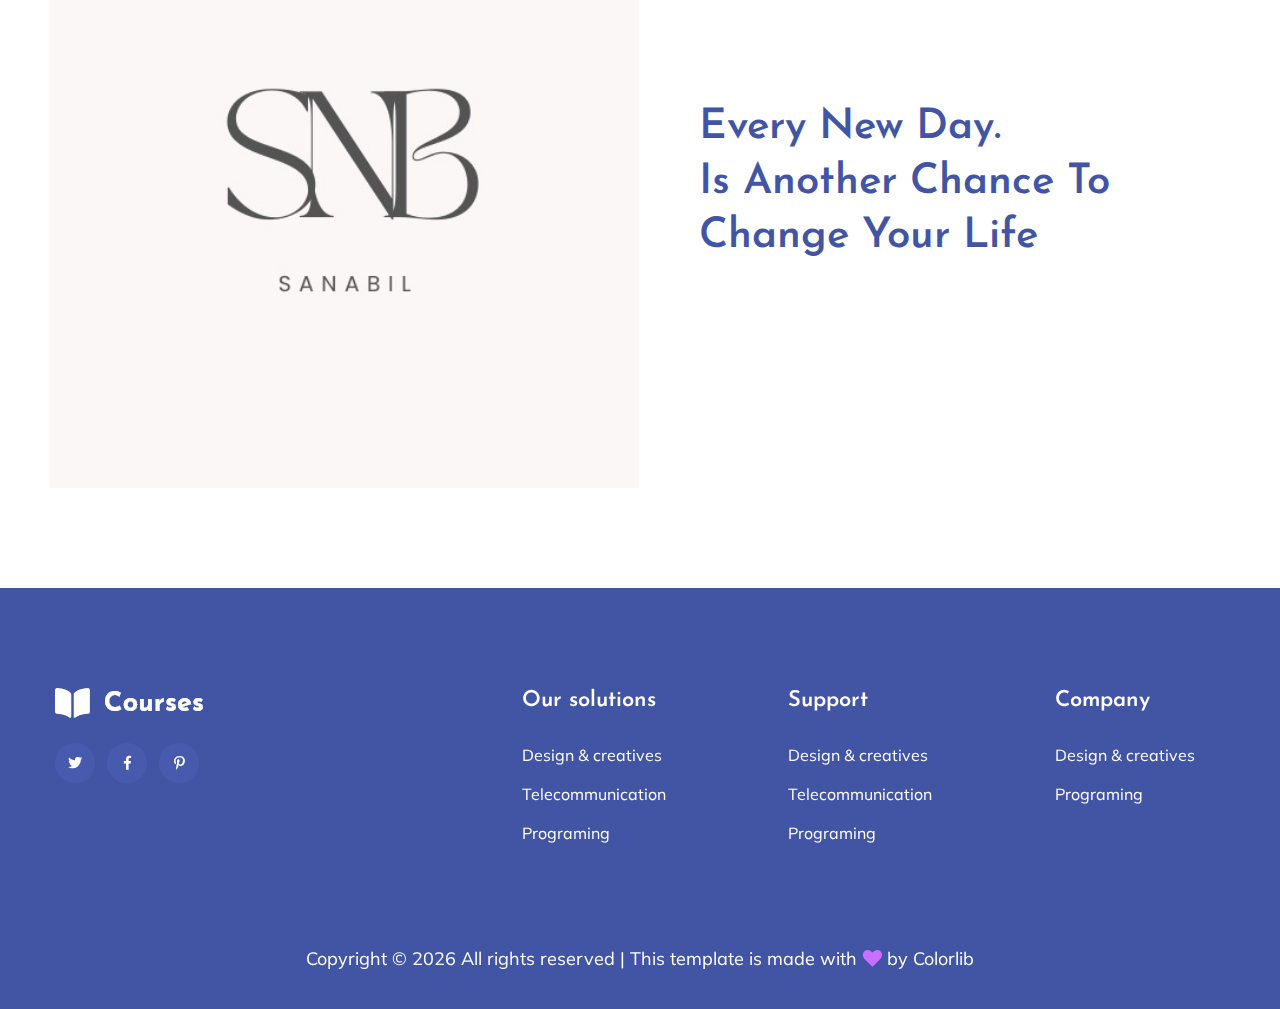
==== commit 8539dff8: "box language" ====
--- a/index.html
+++ b/index.html
@@ -497,14 +497,14 @@
                         </div>
                     </div>
                 </div>
-                <!-- <div class="language-box">
+                <div class="language-box">
                     <select name="language-box" id="languageselect">
                         <option value="en">English</option>
                         <option value="ar">Arabic</option>
                     </select>
 
 
-                </div> -->
+                </div>
             </div>
             <!-- footer-bottom area -->
             <div class="footer-bottom-area">
--- a/assets/css/style.css
+++ b/assets/css/style.css
@@ -7357,6 +7357,7 @@
 .language-box {
     position: absolute;
     left: 190vh;
+    margin-top: -250px;
 }
 
 div.features-caption:hover {
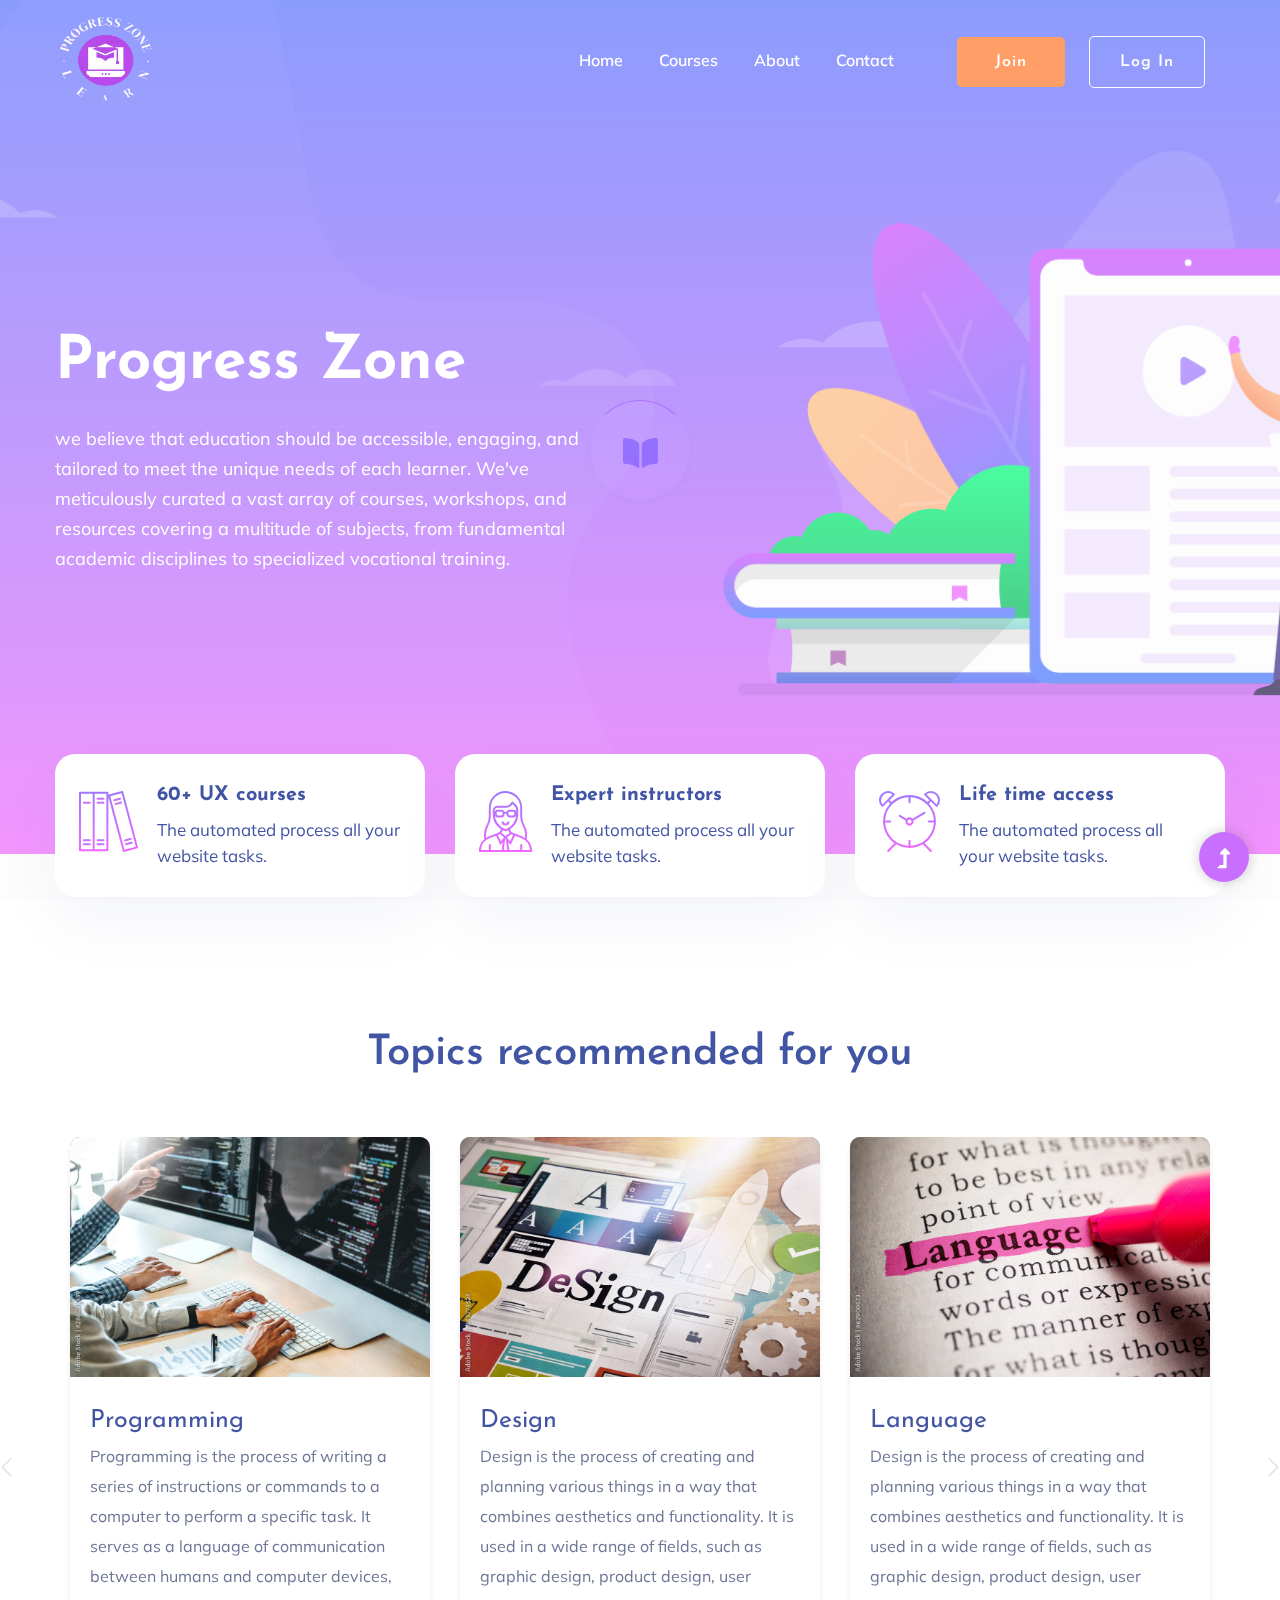
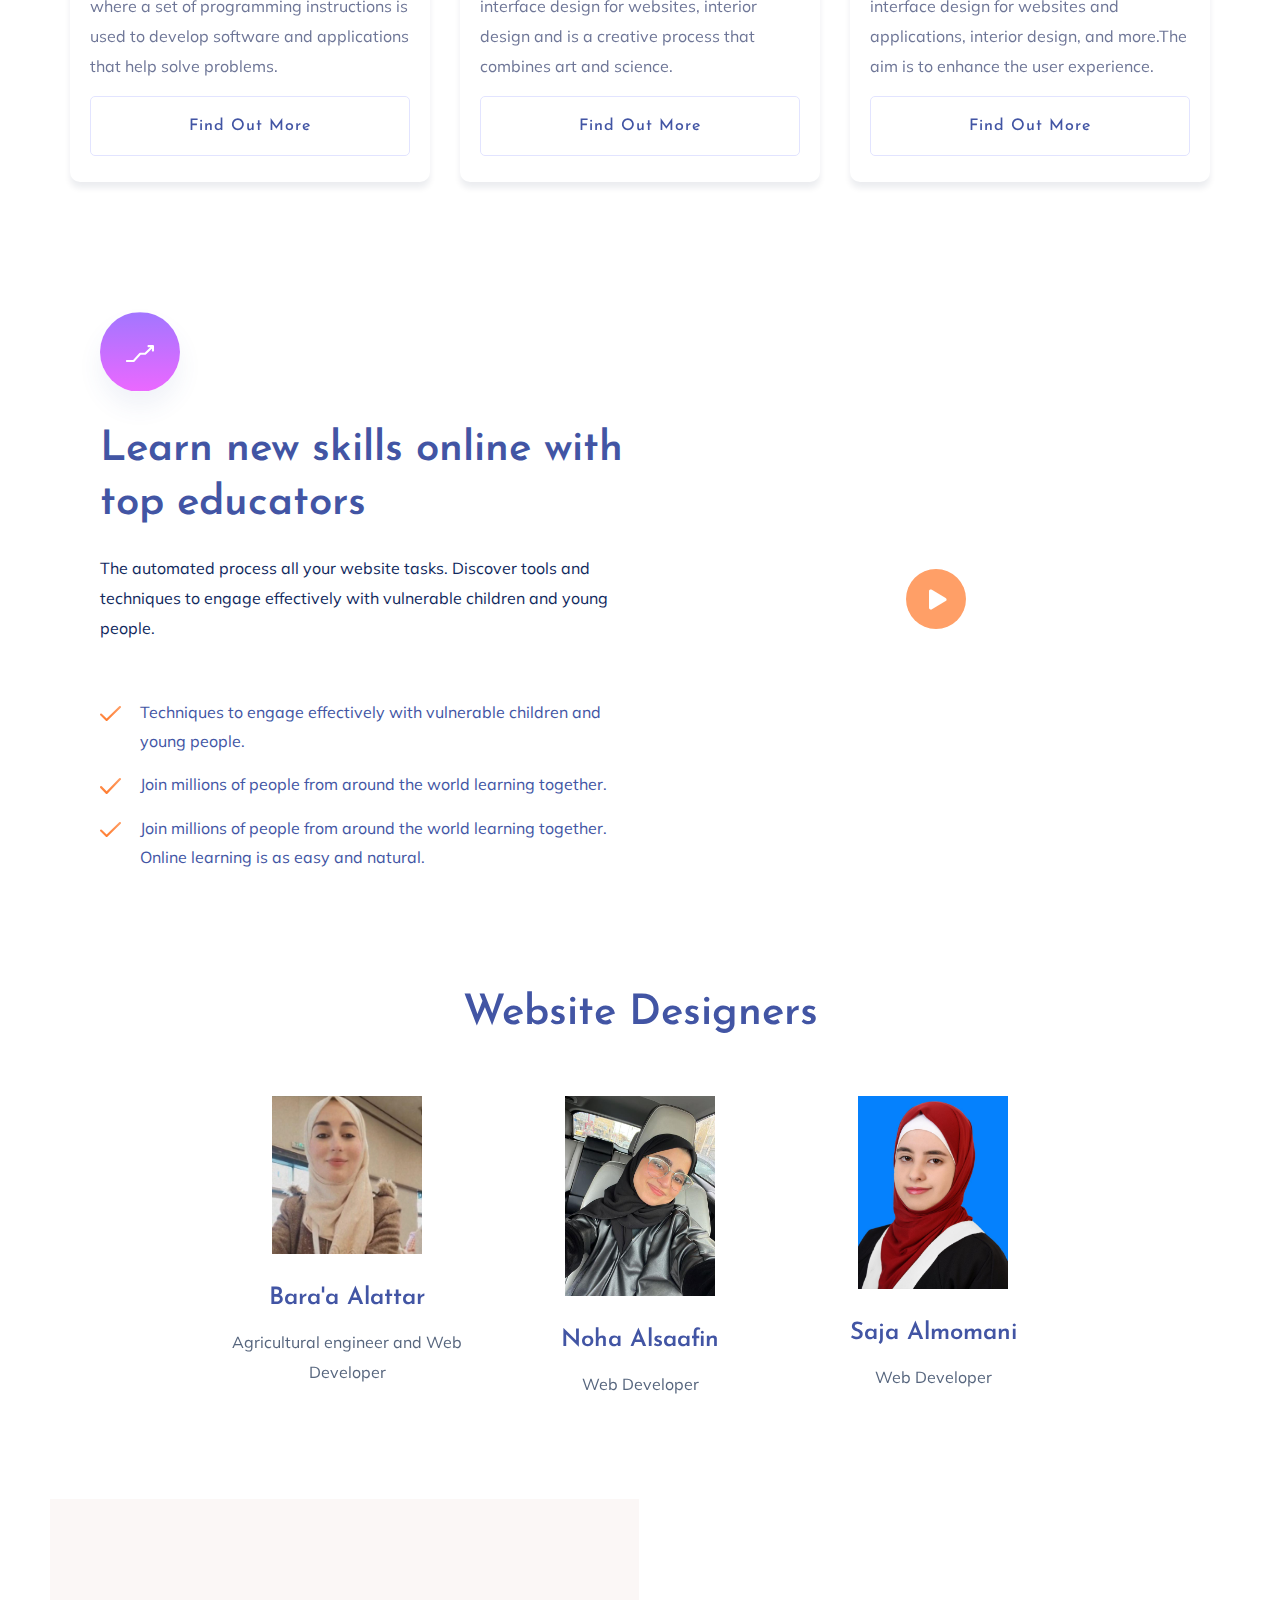
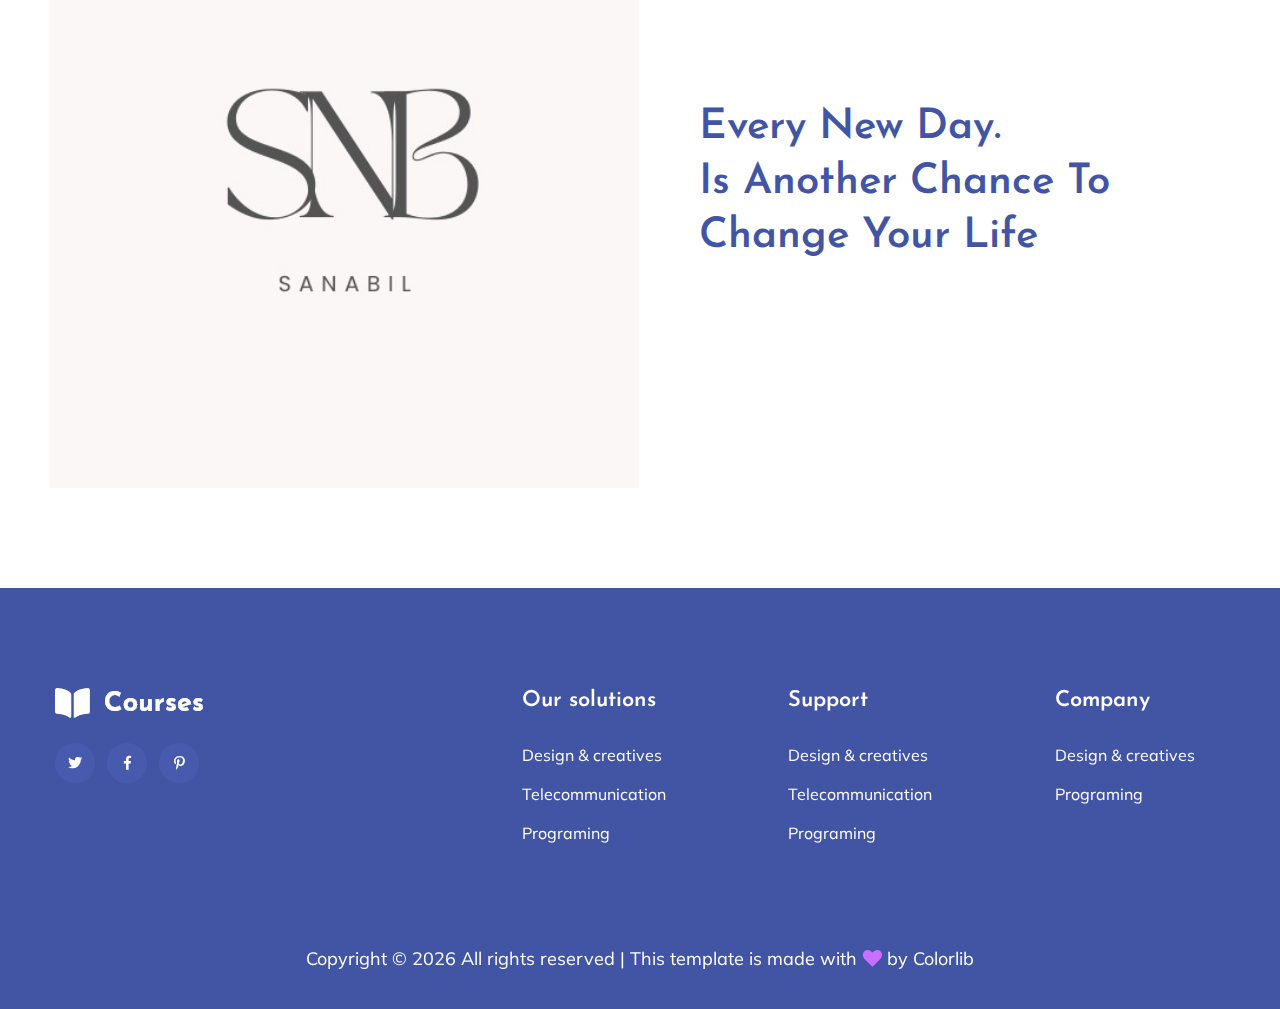
==== commit 81969291: "update logo" ====
--- a/index.html
+++ b/index.html
@@ -56,8 +56,8 @@
                             <!-- Logo -->
                             <div class="col-xl-2 col-lg-2">
                                 <div class="logo">
-                                    <a href="index.html"><img src="assets/img/gallery/IMG-20230802-WA0001.png"
-                                            style="width: 120px; height: 120px;" alt=""></a>
+                                    <a href="index.html"><img src="assets/img/gallery/IMG-20230802-WA0001 (1).png"   style="width: 120px; height: 120px;" alt=""></a>
+
                                 </div>
                             </div>
                             <div class="col-xl-10 col-lg-10">
